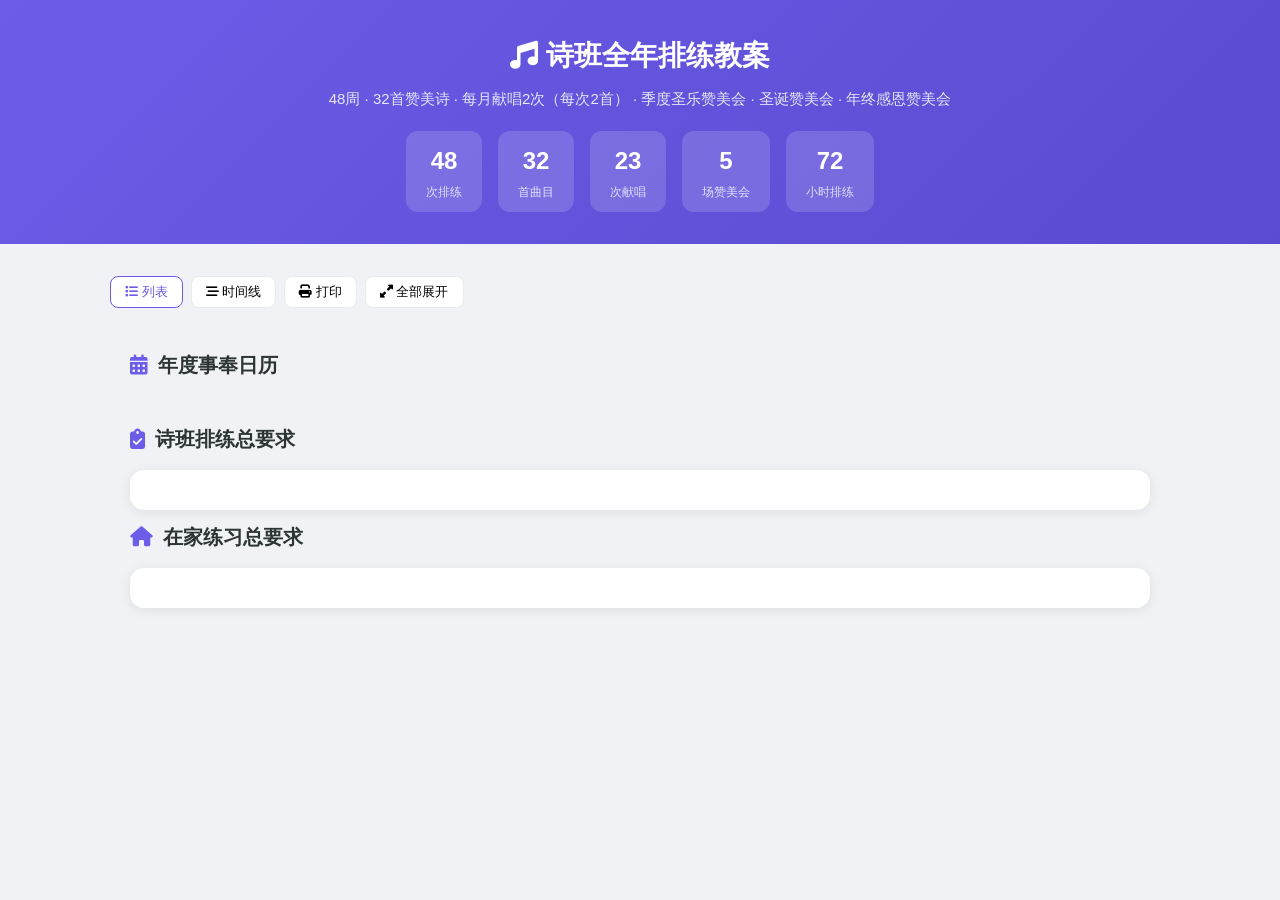
==== plans.html @ 5ceb98c7 "部署诗班排练中心 v2：详细教案/上传/定位考勤/MP3/注册" ====
<!DOCTYPE html>
<html lang="zh-CN">
<head>
  <meta charset="UTF-8">
  <meta name="viewport" content="width=device-width, initial-scale=1.0">
  <title>诗班全年排练教案</title>
  <style>
    :root {
      --primary: #6C5CE7; --primary-light: #A29BFE; --primary-dark: #5A4BD1;
      --secondary: #00CEC9; --accent: #FD79A8; --bg: #F0F2F5;
      --card: #fff; --text: #2D3436; --text-muted: #636E72; --border: #E9ECEF;
      --success: #00B894; --warning: #FDCB6E; --danger: #E17055;
      --shadow: 0 2px 12px rgba(0,0,0,0.08); --radius: 14px;
    }
    * { margin:0; padding:0; box-sizing:border-box; }
    body { font-family:-apple-system,BlinkMacSystemFont,'Segoe UI','PingFang SC','Microsoft YaHei',sans-serif; background:var(--bg); color:var(--text); line-height:1.7; }
    
    /* Header */
    .header { background:linear-gradient(135deg,var(--primary),var(--primary-dark)); color:#fff; padding:32px 20px; text-align:center; }
    .header h1 { font-size:28px; margin-bottom:6px; }
    .header p { font-size:15px; opacity:0.85; }
    .header .stats { display:flex; gap:16px; justify-content:center; margin-top:20px; flex-wrap:wrap; }
    .header .stat { background:rgba(255,255,255,0.15); padding:10px 20px; border-radius:12px; }
    .header .stat .num { font-size:24px; font-weight:800; }
    .header .stat .label { font-size:12px; opacity:0.8; }

    /* Controls */
    .controls { padding:16px 20px; max-width:1100px; margin:0 auto; }
    .quarter-tabs { display:flex; gap:6px; overflow-x:auto; padding-bottom:4px; }
    .q-tab { padding:8px 18px; border-radius:20px; border:none; background:var(--card); font-size:14px; cursor:pointer; white-space:nowrap; box-shadow:var(--shadow); transition:all .2s; }
    .q-tab.active { background:var(--primary); color:#fff; }
    .view-toggle { display:flex; gap:8px; margin-top:12px; }
    .view-btn { padding:6px 14px; border-radius:8px; border:1.5px solid var(--border); background:var(--card); cursor:pointer; font-size:13px; }
    .view-btn.active { border-color:var(--primary); color:var(--primary); }

    /* Container */
    .container { max-width:1100px; margin:0 auto; padding:0 20px 40px; }

    /* Quarter Header */
    .quarter-header { background:var(--card); border-radius:var(--radius); padding:24px; margin-bottom:16px; box-shadow:var(--shadow); border-left:5px solid var(--primary); }
    .quarter-header h2 { font-size:22px; margin-bottom:4px; }
    .quarter-header .theme { font-size:14px; color:var(--primary); font-weight:600; }
    .quarter-header .song-grid { display:flex; flex-wrap:wrap; gap:6px; margin-top:12px; }
    .song-tag { padding:4px 12px; background:var(--bg); border-radius:16px; font-size:12px; }

    /* Week Card */
    .week-card { background:var(--card); border-radius:var(--radius); margin-bottom:12px; box-shadow:var(--shadow); overflow:hidden; }
    .week-header { display:flex; align-items:center; gap:12px; padding:16px 20px; cursor:pointer; transition:background .2s; }
    .week-header:hover { background:var(--bg); }
    .week-num { width:48px; height:48px; border-radius:12px; display:flex; align-items:center; justify-content:center; font-size:18px; font-weight:800; color:#fff; flex-shrink:0; }
    .week-info { flex:1; }
    .week-info .type-badge { display:inline-block; padding:2px 10px; border-radius:10px; font-size:11px; font-weight:700; color:#fff; margin-right:6px; }
    .week-info h3 { font-size:16px; margin-top:4px; }
    .week-info .songs-preview { font-size:12px; color:var(--text-muted); margin-top:2px; }
    .week-toggle { font-size:20px; color:var(--text-muted); transition:transform .3s; }
    .week-card.open .week-toggle { transform:rotate(180deg); }

    /* Week Body */
    .week-body { display:none; padding:0 20px 20px; border-top:1px solid var(--border); }
    .week-card.open .week-body { display:block; }

    /* 5 Phases */
    .phase { margin-top:16px; }
    .phase-header { display:flex; align-items:center; gap:10px; margin-bottom:10px; padding:8px 14px; border-radius:10px; color:#fff; font-weight:700; font-size:14px; }
    .phase-header i { font-size:16px; }
    .phase-header .time-badge { margin-left:auto; background:rgba(255,255,255,0.2); padding:2px 10px; border-radius:8px; font-size:12px; }
    .phase-1 .phase-header { background:linear-gradient(135deg,#E17055,#D63031); }
    .phase-2 .phase-header { background:linear-gradient(135deg,#6C5CE7,#5A4BD1); }
    .phase-3 .phase-header { background:linear-gradient(135deg,#00CEC9,#0984E3); }
    .phase-4 .phase-header { background:linear-gradient(135deg,#FDCB6E,#E17055); }
    .phase-5 .phase-header { background:linear-gradient(135deg,#00B894,#00CEC9); }

    .phase-body { padding:12px 16px; background:var(--bg); border-radius:10px; }
    .phase-body .item { padding:4px 0; font-size:13px; }
    .phase-body .item i { color:var(--primary); margin-right:6px; width:16px; text-align:center; }
    .phase-body .item.highlight { font-weight:600; color:var(--primary); }

    /* Sub-section */
    .sub-section { margin-bottom:10px; }
    .sub-label { font-size:12px; font-weight:700; color:var(--text-muted); text-transform:uppercase; letter-spacing:0.5px; margin-bottom:4px; }

    /* Rehearsal Detail */
    .rehearsal-block { background:var(--card); border-radius:10px; padding:14px; margin-bottom:10px; border:1px solid var(--border); }
    .rehearsal-block .rb-title { font-weight:700; font-size:14px; margin-bottom:6px; display:flex; align-items:center; gap:8px; }
    .rehearsal-block .rb-title .rb-time { background:var(--primary); color:#fff; padding:1px 8px; border-radius:6px; font-size:11px; }
    .rehearsal-block .rb-steps { list-style:none; }
    .rehearsal-block .rb-steps li { padding:3px 0; font-size:13px; border-bottom:1px dashed var(--border); }
    .rehearsal-block .rb-steps li:last-child { border-bottom:none; }
    .rehearsal-block .rb-steps li::before { content:'▸ '; color:var(--primary); font-weight:700; }
    .rehearsal-block .rb-tips { margin-top:6px; font-size:12px; color:var(--danger); font-weight:600; }
    .rehearsal-block .rb-tips i { margin-right:4px; }

    /* Timeline view */
    .timeline { position:relative; padding-left:30px; }
    .timeline::before { content:''; position:absolute; left:12px; top:0; bottom:0; width:3px; background:var(--border); border-radius:2px; }
    .tl-item { position:relative; margin-bottom:12px; }
    .tl-item::before { content:''; position:absolute; left:-23px; top:8px; width:12px; height:12px; border-radius:50%; background:var(--primary); border:3px solid var(--card); box-shadow:0 0 0 2px var(--primary-light); }
    .tl-card { background:var(--card); border-radius:10px; padding:14px; box-shadow:var(--shadow); }
    .tl-card .tl-time { font-size:11px; color:var(--primary); font-weight:700; }
    .tl-card .tl-title { font-size:14px; font-weight:700; margin-top:2px; }
    .tl-card .tl-desc { font-size:13px; color:var(--text-muted); margin-top:4px; }

    /* Print */
    @media print {
      .header { background:#fff !important; color:#000 !important; -webkit-print-color-adjust:exact; print-color-adjust:exact; }
      .controls { display:none; }
      .week-body { display:block !important; }
      .week-card { break-inside:avoid; }
      .phase-header { -webkit-print-color-adjust:exact; print-color-adjust:exact; }
    }
    @media (min-width:700px) {
      .container { padding:0 40px 60px; }
      .quarter-header { padding:32px; }
      .week-header { padding:20px 28px; }
    }
  
    /* Annual calendar */
    .annual-title { display:flex; align-items:center; gap:10px; font-size:20px; font-weight:800; margin:24px 0 14px; color:var(--text); }
    .annual-title i { color:var(--primary); }
    .annual-grid { display:grid; grid-template-columns:repeat(auto-fill,minmax(250px,1fr)); gap:12px; }
    .month-card { background:var(--card); border-radius:var(--radius); box-shadow:var(--shadow); overflow:hidden; }
    .month-card .m-head { background:linear-gradient(135deg,var(--primary),var(--primary-dark)); color:#fff; padding:10px 14px; font-weight:800; font-size:15px; display:flex; align-items:center; gap:8px; }
    .month-card .m-body { padding:10px 14px; }
    .m-event { display:flex; align-items:flex-start; gap:8px; padding:6px 0; border-bottom:1px dashed var(--border); font-size:12.5px; line-height:1.5; }
    .m-event:last-child { border-bottom:none; }
    .m-event .e-icon { width:20px; text-align:center; color:var(--primary); }
    .m-event .e-week { background:var(--bg); border-radius:6px; padding:0 6px; font-size:11px; font-weight:700; color:var(--primary); white-space:nowrap; flex-shrink:0; }
    .m-event .e-type { font-weight:700; color:var(--primary); white-space:nowrap; }
    .m-event .e-label { color:var(--text-muted); }

    /* Rules */
    .rules-card { background:var(--card); border-radius:var(--radius); box-shadow:var(--shadow); padding:20px; margin-bottom:6px; }
    .rules-card h3 { font-size:17px; margin-bottom:12px; }
    .rules-grid { display:grid; grid-template-columns:repeat(auto-fill,minmax(235px,1fr)); gap:10px; }
    .rule-item { background:var(--bg); border-radius:10px; padding:10px 12px; font-size:12.5px; }
    .rule-item .r-title { font-weight:700; color:var(--primary); margin-bottom:2px; }
    .rule-item .r-title i { margin-right:5px; width:14px; text-align:center; }
    .rule-item .r-desc { color:var(--text-muted); line-height:1.55; }

    /* Jianpu */
    .jianpu { background:#fff; border:1.5px solid var(--primary-light); border-radius:10px; padding:10px 14px; margin:6px 0; font-family:'SF Mono',Menlo,Consolas,monospace; font-size:14px; line-height:2; color:#2D3436; letter-spacing:1px; overflow-x:auto; }
    .jianpu .jp-line { white-space:pre; }
    .vocalise-item { margin-bottom:12px; padding:10px; background:#F8F6FF; border-radius:10px; border:1px solid var(--border); }
    .vocalise-item .v-title { font-weight:700; font-size:13px; color:var(--primary); }
    .vocalise-item .v-method { font-size:12px; color:var(--text-muted); margin-top:4px; line-height:1.5; }

    /* Song reqs */
    .req-table { width:100%; border-collapse:collapse; font-size:12.5px; margin-top:6px; }
    .req-table td { border:1px solid var(--border); padding:6px 9px; vertical-align:top; line-height:1.5; }
    .req-table td.req-label { background:var(--bg); font-weight:700; color:var(--primary); white-space:nowrap; width:52px; text-align:center; }

    /* Homework */
    .homework-card { background:#FFF8E7; border:1.5px solid #FDCB6E; border-radius:10px; padding:14px 16px; margin-top:16px; }
    .homework-card .hw-title { font-weight:800; font-size:14px; color:#B7791F; margin-bottom:8px; }
    .homework-card ul { margin:0; padding-left:20px; }
    .homework-card li { font-size:12.5px; padding:2px 0; }
    .homework-card .hw-req { margin-top:8px; padding:8px 12px; background:rgba(253,203,110,0.2); border-radius:8px; font-size:12px; line-height:1.6; }
</style>
  <link rel="stylesheet" href="https://cdnjs.cloudflare.com/ajax/libs/font-awesome/6.5.0/css/all.min.css">
  <link rel="icon" href="data:image/svg+xml,<svg xmlns=%22http://www.w3.org/2000/svg%22 viewBox=%220 0 100 100%22><text y=%22.9em%22 font-size=%2290%22>🎵</text></svg>">
</head>
<body>

<div class="header">
  <h1><i class="fas fa-music"></i> 诗班全年排练教案</h1>
  <p>48周 · 32首赞美诗 · 每月献唱2次（每次2首） · 季度圣乐赞美会 · 圣诞赞美会 · 年终感恩赞美会</p>
  <div class="stats">
    <div class="stat"><div class="num">48</div><div class="label">次排练</div></div>
    <div class="stat"><div class="num">32</div><div class="label">首曲目</div></div>
    <div class="stat"><div class="num">23</div><div class="label">次献唱</div></div>
    <div class="stat"><div class="num">5</div><div class="label">场赞美会</div></div>
    <div class="stat"><div class="num">72</div><div class="label">小时排练</div></div>
  </div>
</div>

<div class="controls">
  <div class="quarter-tabs" id="quarter-tabs"></div>
  <div class="view-toggle">
    <button class="view-btn active" onclick="plans.setView('card')" id="view-card"><i class="fas fa-list"></i> 列表</button>
    <button class="view-btn" onclick="plans.setView('timeline')" id="view-timeline"><i class="fas fa-stream"></i> 时间线</button>
    <button class="view-btn" onclick="window.print()" id="view-print"><i class="fas fa-print"></i> 打印</button>
    <button class="view-btn" onclick="plans.expandAll()"><i class="fas fa-expand-alt"></i> 全部展开</button>
  </div>
</div>

<div class="container">
  <div class="annual-title"><i class="fas fa-calendar-alt"></i> 年度事奉日历</div>
  <div class="annual-grid" id="annual-grid"></div>

  <div class="annual-title" style="margin-top:26px;"><i class="fas fa-clipboard-check"></i> 诗班排练总要求</div>
  <div class="rules-card" id="rules-card"></div>

  <div class="annual-title" style="margin-top:10px;"><i class="fas fa-home"></i> 在家练习总要求</div>
  <div class="rules-card" id="home-rules-card"></div>
</div>

<div class="container" id="main"></div>

<script src="js/plans-data.js"></script>
<script>
(() => {
  'use strict';
  const D = PLANS_DATA;
  let activeQuarter = 'all';
  let viewMode = 'card';

  // Quarter tabs
  const tabsEl = document.getElementById('quarter-tabs');
  let tabsHtml = `<button class="q-tab active" onclick="plans.filterQuarter('all')">全年</button>`;
  D.QUARTERS.forEach(q => {
    tabsHtml += `<button class="q-tab" onclick="plans.filterQuarter('${q.id}')">${q.label} ${q.theme}</button>`;
  });
  tabsEl.innerHTML = tabsHtml;

  function filterQuarter(q) {
    activeQuarter = q;
    tabsEl.querySelectorAll('.q-tab').forEach(t => t.classList.remove('active'));
    event.target.classList.add('active');
    render();
  }

  function setView(v) {
    viewMode = v;
    document.querySelectorAll('.view-btn').forEach(b => b.classList.remove('active'));
    document.getElementById('view-' + v).classList.add('active');
    render();
  }

  function expandAll() {
    document.querySelectorAll('.week-card').forEach(c => c.classList.add('open'));
  }

  function toggleWeek(el) {
    el.closest('.week-card').classList.toggle('open');
  }

  // ---- Render ----
  function render() {
    const weeks = D.WEEKS.filter(w => activeQuarter === 'all' || w.quarter === activeQuarter);
    const main = document.getElementById('main');
    let html = '';

    // Quarter headers
    if (activeQuarter === 'all') {
      D.QUARTERS.forEach(q => {
        html += renderQuarterHeader(q);
        html += weeks.filter(w => w.quarter === q.id).map(w => renderWeek(w)).join('');
      });
    } else {
      const q = D.QUARTERS.find(x => x.id === activeQuarter);
      html += renderQuarterHeader(q);
      html += weeks.map(w => renderWeek(w)).join('');
    }

    main.innerHTML = html;
  }

  function renderQuarterHeader(q) {
    return `
      <div class="quarter-header">
        <h2><i class="fas fa-music"></i> ${q.label}：${q.theme}</h2>
        <div class="theme">${q.months} · ${q.songs.length}首曲目</div>
        <div class="song-grid">
          ${q.songs.map((s,i) => `<span class="song-tag"><i class="fas fa-music" style="color:var(--accent);margin-right:4px;"></i>${i+1}. ${s.title} <span style="opacity:0.6;">${s.key}</span></span>`).join('')}
        </div>
      </div>
    `;
  }

  function renderWeek(w) {
    const color = D.WEEK_TYPE_COLORS[w.type] || '#6C5CE7';
    const typeLabel = D.WEEK_TYPE_LABELS[w.type] || w.type;
    const songsText = w.allSongs.map(s => s ? s.title : '').filter(Boolean).join('、');

    if (viewMode === 'timeline') {
      return renderWeekTimeline(w, color, typeLabel, songsText);
    }
    return renderWeekCard(w, color, typeLabel, songsText);
  }

  function renderWeekCard(w, color, typeLabel, songsText) {
    return `
      <div class="week-card" id="week-${w.weekNum}">
        <div class="week-header" onclick="plans.toggleWeek(this)">
          <div class="week-num" style="background:${color}">W${w.weekNum}</div>
          <div class="week-info">
            <span class="type-badge" style="background:${color}">${typeLabel}</span>
            <h3>${w.label}</h3>
            <div class="songs-preview"><i class="fas fa-music"></i> ${songsText}</div>
          </div>
          <div class="week-toggle"><i class="fas fa-chevron-down"></i></div>
        </div>
        <div class="week-body">
          ${renderPhases(w)}
        </div>
      </div>
    `;
  }

  function renderWeekTimeline(w, color, typeLabel, songsText) {
    const phaseLabels = ['灵修祷告','热身练声','视唱练耳','曲目排练','串联录音'];
    const phaseTimes = ['0:00-0:05','0:05-0:20','0:20-0:30','0:30-1:20','1:20-1:30'];
    const phaseIcons = ['fa-pray','fa-fire','fa-book-reader','fa-music','fa-microphone-alt'];

    return `
      <div class="week-card" id="week-${w.weekNum}">
        <div class="week-header" onclick="plans.toggleWeek(this)">
          <div class="week-num" style="background:${color}">W${w.weekNum}</div>
          <div class="week-info">
            <span class="type-badge" style="background:${color}">${typeLabel}</span>
            <h3>${w.label}</h3>
          </div>
          <div class="week-toggle"><i class="fas fa-chevron-down"></i></div>
        </div>
        <div class="week-body">
          <div style="margin:12px 0 8px;font-size:13px;font-weight:600;color:var(--text-muted);">
            <i class="fas fa-clock"></i> 排练时长 90分钟 · ${songsText}
          </div>
          <div class="timeline">
            ${phaseLabels.map((label, i) => `
              <div class="tl-item">
                <div class="tl-card">
                  <div class="tl-time">${phaseTimes[i]} · ${label}</div>
                  <div class="tl-title">${getPhaseTitle(w, i)}</div>
                  <div class="tl-desc">${getPhaseDesc(w, i)}</div>
                </div>
              </div>
            `).join('')}
          </div>
          ${renderHomework(w)}
        </div>
      </div>
    `;
  }

  function getPhaseTitle(w, phaseIdx) {
    if (phaseIdx === 0) return w.devotion.theme;
    if (phaseIdx === 1) return '身体热身 → 呼吸训练 → 练声曲 → 合唱热身';
    if (phaseIdx === 2) return w.solfege.rhythm.name + ' / ' + w.solfege.interval;
    if (phaseIdx === 3) return w.rehearsalDetail.map(r => r.phase).join(' → ');
    if (phaseIdx === 4) return '连贯演唱 → 总结点评';
    return '';
  }

  function getPhaseDesc(w, phaseIdx) {
    if (phaseIdx === 0) return w.devotion.text.slice(0, 40) + '…';
    if (phaseIdx === 1) return w.warmup.vocal.map(v => v.title).join(' + ');
    if (phaseIdx === 2) return w.solfege.sightReading.title;
    if (phaseIdx === 3) return w.rehearsalDetail.map(r => r.title || r.content || '').join('；');
    return '录制留档，指挥总结';
  }

  // ---- 5 Phases Detail ----
  function renderPhases(w) {
    return `
      ${renderDevotion(w)}
      ${renderWarmup(w)}
      ${renderSolfege(w)}
      ${renderRehearsalPhase(w)}
      <div class="phase phase-5">
        <div class="phase-header">
          <i class="fas fa-microphone-alt"></i> 五、串联录音
          <span class="time-badge">10分钟</span>
        </div>
        <div class="phase-body">
          <div class="item"><i class="fas fa-play-circle"></i> 全曲连贯演唱 1-2 遍</div>
          <div class="item"><i class="fas fa-comment-dots"></i> 指挥总结点评：表扬进步，指出改进</div>
          <div class="item"><i class="fas fa-record-vinyl"></i> 录制留档复习（MP3）</div>
          <div class="item"><i class="fas fa-home"></i> 布置在家练习要点与打卡要求</div>
        </div>
      </div>
      ${renderHomework(w)}
    `;
  }

  function renderDevotion(w) {
    return `
      <div class="phase phase-1">
        <div class="phase-header">
          <i class="fas fa-pray"></i> 一、灵修祷告
          <span class="time-badge">5分钟</span>
        </div>
        <div class="phase-body">
          <div class="item highlight"><i class="fas fa-bible"></i> ${w.devotion.verse}</div>
          <div class="item" style="font-style:italic;color:var(--text-muted);">“${w.devotion.text}”</div>
          <div class="sub-section">
            <div class="sub-label">分享主题</div>
            <div class="item"><i class="fas fa-lightbulb"></i> ${w.devotion.theme}</div>
          </div>
          <div class="sub-section">
            <div class="sub-label">灵修分享要点</div>
            ${(w.devotion.sharing || []).map(s => `<div class="item"><i class="fas fa-circle" style="font-size:6px;"></i> ${s}</div>`).join('')}
          </div>
          <div class="sub-section">
            <div class="sub-label">配合诗歌</div>
            <div class="item"><i class="fas fa-music"></i> 《${w.devotion.song}》</div>
          </div>
          <div class="sub-section">
            <div class="sub-label">祷告方向</div>
            <div class="item"><i class="fas fa-hand-paper"></i> ${w.devotion.prayer}</div>
          </div>
        </div>
      </div>`;
  }

  function renderWarmup(w) {
    return `
      <div class="phase phase-2">
        <div class="phase-header">
          <i class="fas fa-fire"></i> 二、热身练声
          <span class="time-badge">15分钟</span>
        </div>
        <div class="phase-body">
          <div class="sub-section">
            <div class="sub-label">身体热身（3分钟）</div>
            ${w.warmup.body.map(b => `<div class="item"><i class="fas fa-running"></i> ${b}</div>`).join('')}
          </div>
          <div class="sub-section">
            <div class="sub-label">呼吸训练（4分钟）</div>
            ${w.warmup.breath.map(b => `<div class="item"><i class="fas fa-wind"></i> ${b}</div>`).join('')}
          </div>
          <div class="sub-section">
            <div class="sub-label">练声曲（8分钟 · 本周轮换2首 · 附简谱）</div>
            ${w.warmup.vocal.map(v => renderVocalise(v)).join('')}
          </div>
          <div class="sub-section">
            <div class="sub-label">合唱热身</div>
            ${w.warmup.choir.map(c => `<div class="item"><i class="fas fa-users"></i> ${c}</div>`).join('')}
          </div>
        </div>
      </div>`;
  }

  function renderVocalise(v) {
    return `
      <div class="vocalise-item">
        <div class="v-title"><i class="fas fa-music" style="color:var(--accent);margin-right:4px;"></i> ${v.id} ${v.title} <span style="color:var(--text-muted);font-weight:400;">（${v.key} · ${v.meter} · ${v.tempo} · ${v.vowel}）</span></div>
        <div class="jianpu">${v.jianpu.map(l => `<div class="jp-line">${l}</div>`).join('')}</div>
        <div class="v-method">练法：${v.method}</div>
        <div class="v-method">目标：${v.target}</div>
      </div>`;
  }

  function renderSolfege(w) {
    return `
      <div class="phase phase-3">
        <div class="phase-header">
          <i class="fas fa-book-reader"></i> 三、视唱练耳
          <span class="time-badge">10分钟</span>
        </div>
        <div class="phase-body">
          <div class="sub-section">
            <div class="sub-label">节奏训练（附节奏型）</div>
            <div class="item"><i class="fas fa-drum"></i> ${w.solfege.rhythm.name}</div>
            <div class="jianpu" style="margin-top:2px;">${w.solfege.rhythm.jianpu}</div>
          </div>
          <div class="sub-section">
            <div class="sub-label">音程/和弦训练</div>
            <div class="item"><i class="fas fa-music"></i> ${w.solfege.interval}</div>
          </div>
          <div class="sub-section">
            <div class="sub-label">简谱视唱（本周 · ${w.solfege.sightReading.level}级）</div>
            <div class="item"><i class="fas fa-eye"></i> ${w.solfege.sightReading.title}（${w.solfege.sightReading.key} · ${w.solfege.sightReading.meter} · ${w.solfege.sightReading.tempo}）</div>
            <div class="jianpu">${w.solfege.sightReading.jianpu.map(l => `<div class="jp-line">${l}</div>`).join('')}</div>
            <div class="item" style="font-size:12px;color:var(--text-muted);"><i class="fas fa-link"></i> ${w.solfege.sightReading.target}</div>
          </div>
        </div>
      </div>`;
  }

  function renderRehearsalPhase(w) {
    return `
      <div class="phase phase-4">
        <div class="phase-header">
          <i class="fas fa-music"></i> 四、曲目排练
          <span class="time-badge">50分钟</span>
        </div>
        <div class="phase-body">
          ${w.rehearsalDetail.map(r => renderRehearsalBlock(r)).join('')}
          <div class="sub-section" style="margin-top:14px;">
            <div class="sub-label">本周曲目排练要求</div>
            ${w.songReqs.map(sr => renderSongReq(sr)).join('')}
          </div>
        </div>
      </div>`;
  }

  function renderSongReq(sr) {
    return `
      <div class="rehearsal-block" style="background:#F4F0FF;">
        <div class="rb-title"><span class="rb-time">要求</span>《${sr.title}》 <span style="font-weight:400;color:var(--text-muted);font-size:12px;">${sr.key} · ${sr.meter} · ${sr.tempo} · ${sr.voicing} · ${sr.diff}</span></div>
        <table class="req-table">
          ${sr.reqs.map(r => `<tr><td class="req-label">${r.label}</td><td>${r.text}</td></tr>`).join('')}
        </table>
      </div>`;
  }

  function renderHomework(w) {
    return `
      <div class="homework-card">
        <div class="hw-title"><i class="fas fa-home"></i> ${w.homework.title}</div>
        <ul>
          ${w.homework.items.map(i => `<li>${i}</li>`).join('')}
        </ul>
        <div class="hw-req"><i class="fas fa-exclamation-circle" style="color:#B7791F;"></i> <strong>在家练习要求：</strong>${w.homework.requirements.join('；')}</div>
      </div>`;
  }

  function renderRehearsalBlock(r) {
    let html = `<div class="rehearsal-block">`;
    html += `<div class="rb-title"><span class="rb-time">${r.time}</span> ${r.phase}`;
    if (r.title) html += `：${r.title}`;
    html += `</div>`;
    if (r.content) {
      html += `<div class="item" style="font-size:13px;">${r.content}</div>`;
    }
    if (r.steps && r.steps.length) {
      html += `<ul class="rb-steps">`;
      r.steps.forEach(s => { html += `<li>${s}</li>`; });
      html += `</ul>`;
    }
    if (r.tips && r.tips.length) {
      html += `<div class="rb-tips"><i class="fas fa-exclamation-triangle"></i> 重点提示：${r.tips.join('；')}</div>`;
    }
    html += `</div>`;
    return html;
  }

  // ---- 年度事奉日历 + 要求 ----
  function renderAnnual() {
    document.getElementById('annual-grid').innerHTML = D.ANNUAL_EVENTS.map(m => `
      <div class="month-card">
        <div class="m-head"><i class="fas fa-calendar-day"></i> ${m.month}月事奉</div>
        <div class="m-body">
          ${m.events.map(e => `
            <div class="m-event">
              <span class="e-icon"><i class="fas ${e.icon}"></i></span>
              <span class="e-week">W${e.week}</span>
              <span class="e-type">${e.type}</span>
              <span class="e-label">${e.label.replace(/^(献唱|学习)：/, '')}</span>
            </div>`).join('')}
        </div>
      </div>`).join('');
  }

  function renderRules() {
    document.getElementById('rules-card').innerHTML = `
      <div class="rules-grid">
        ${D.REHEARSAL_RULES.map(r => `<div class="rule-item"><div class="r-title"><i class="fas ${r.icon}"></i>${r.title}</div><div class="r-desc">${r.desc}</div></div>`).join('')}
      </div>`;
    document.getElementById('home-rules-card').innerHTML = `
      <div class="rules-grid">
        ${D.HOME_RULES.map(r => `<div class="rule-item"><div class="r-title"><i class="fas ${r.icon}"></i>${r.title}</div><div class="r-desc">${r.desc}</div></div>`).join('')}
      </div>`;
  }

  // 暴露给页面按钮
  window.plans = { filterQuarter, setView, expandAll, toggleWeek };

  // Init
  renderAnnual();
  renderRules();
  render();
  // Auto open current week (approximate)
  const now = new Date();
  const weekOfYear = Math.ceil((now - new Date(now.getFullYear(), 0, 1)) / (7 * 24 * 60 * 60 * 1000));
  const card = document.getElementById('week-' + Math.min(weekOfYear, 48));
  if (card) {
    card.classList.add('open');
    setTimeout(() => card.scrollIntoView({ behavior: 'smooth', block: 'center' }), 300);
  }
})();
</script>
</body>
</html>
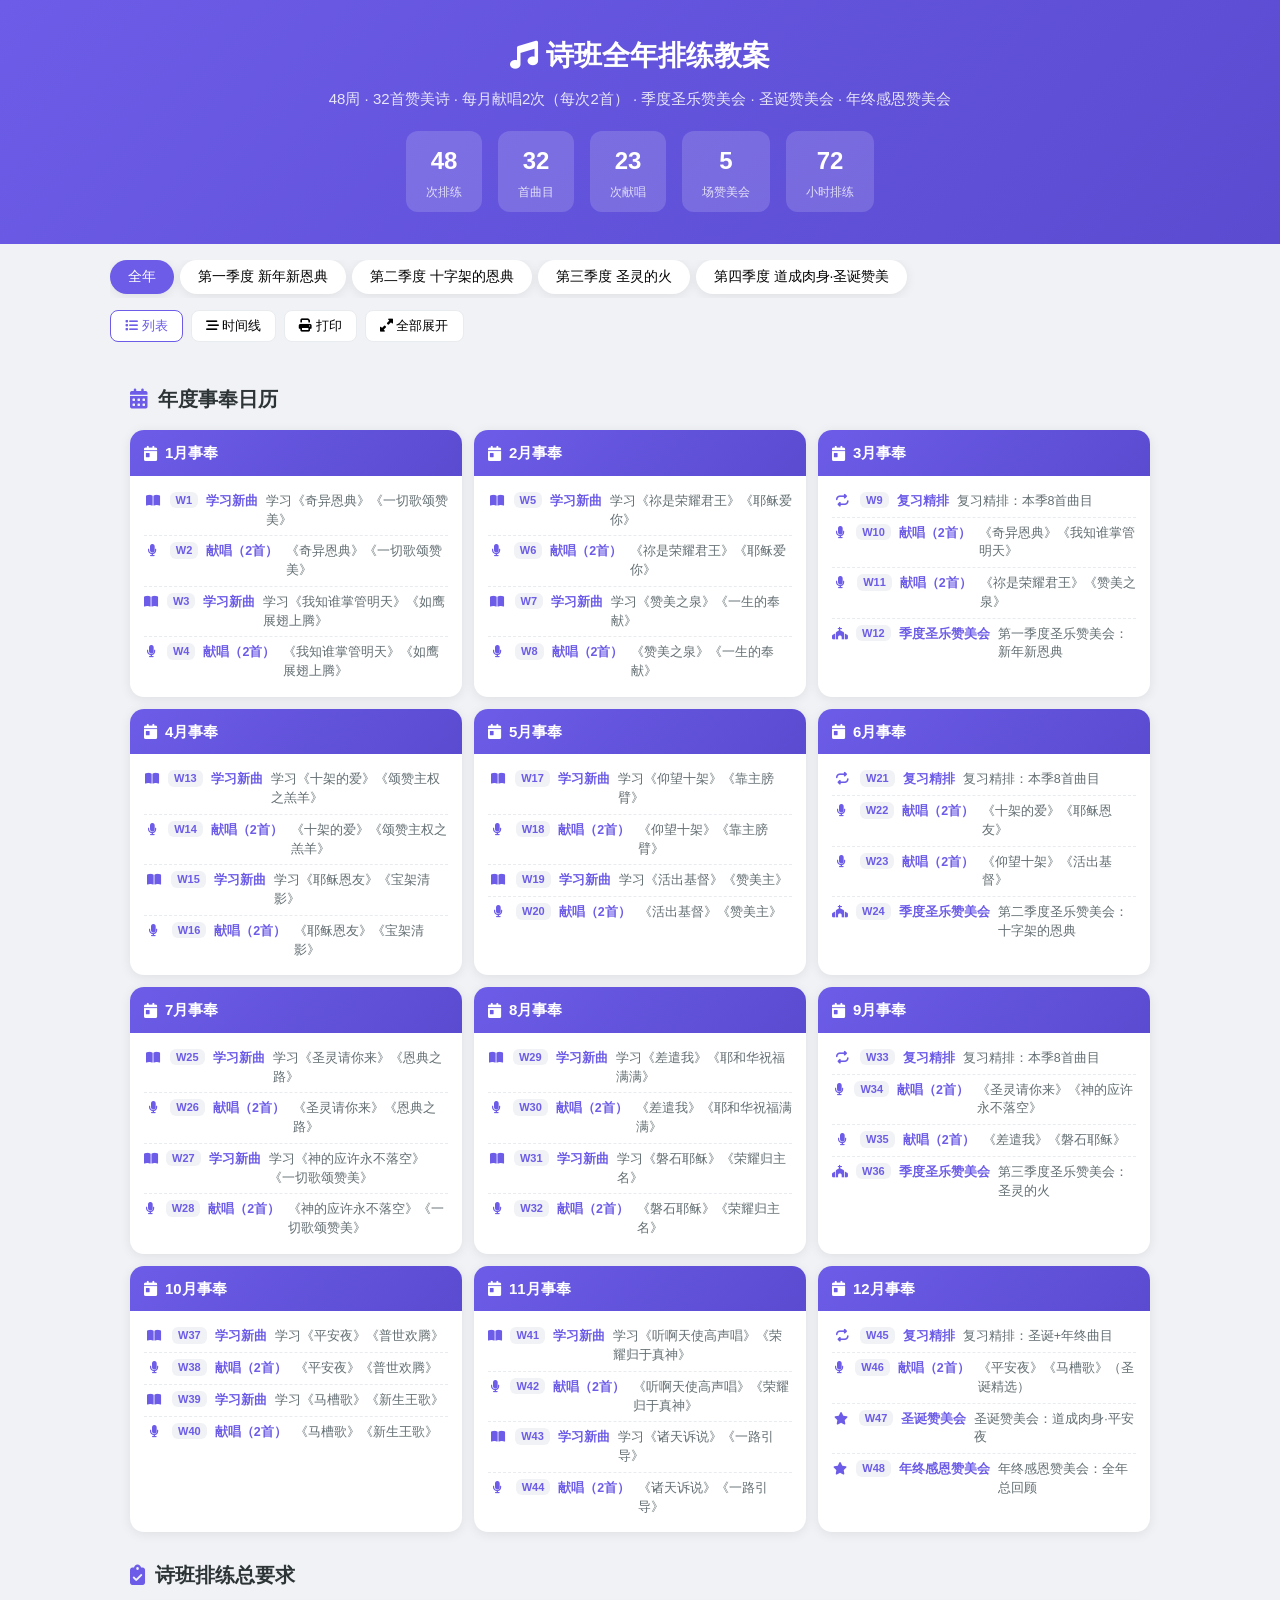
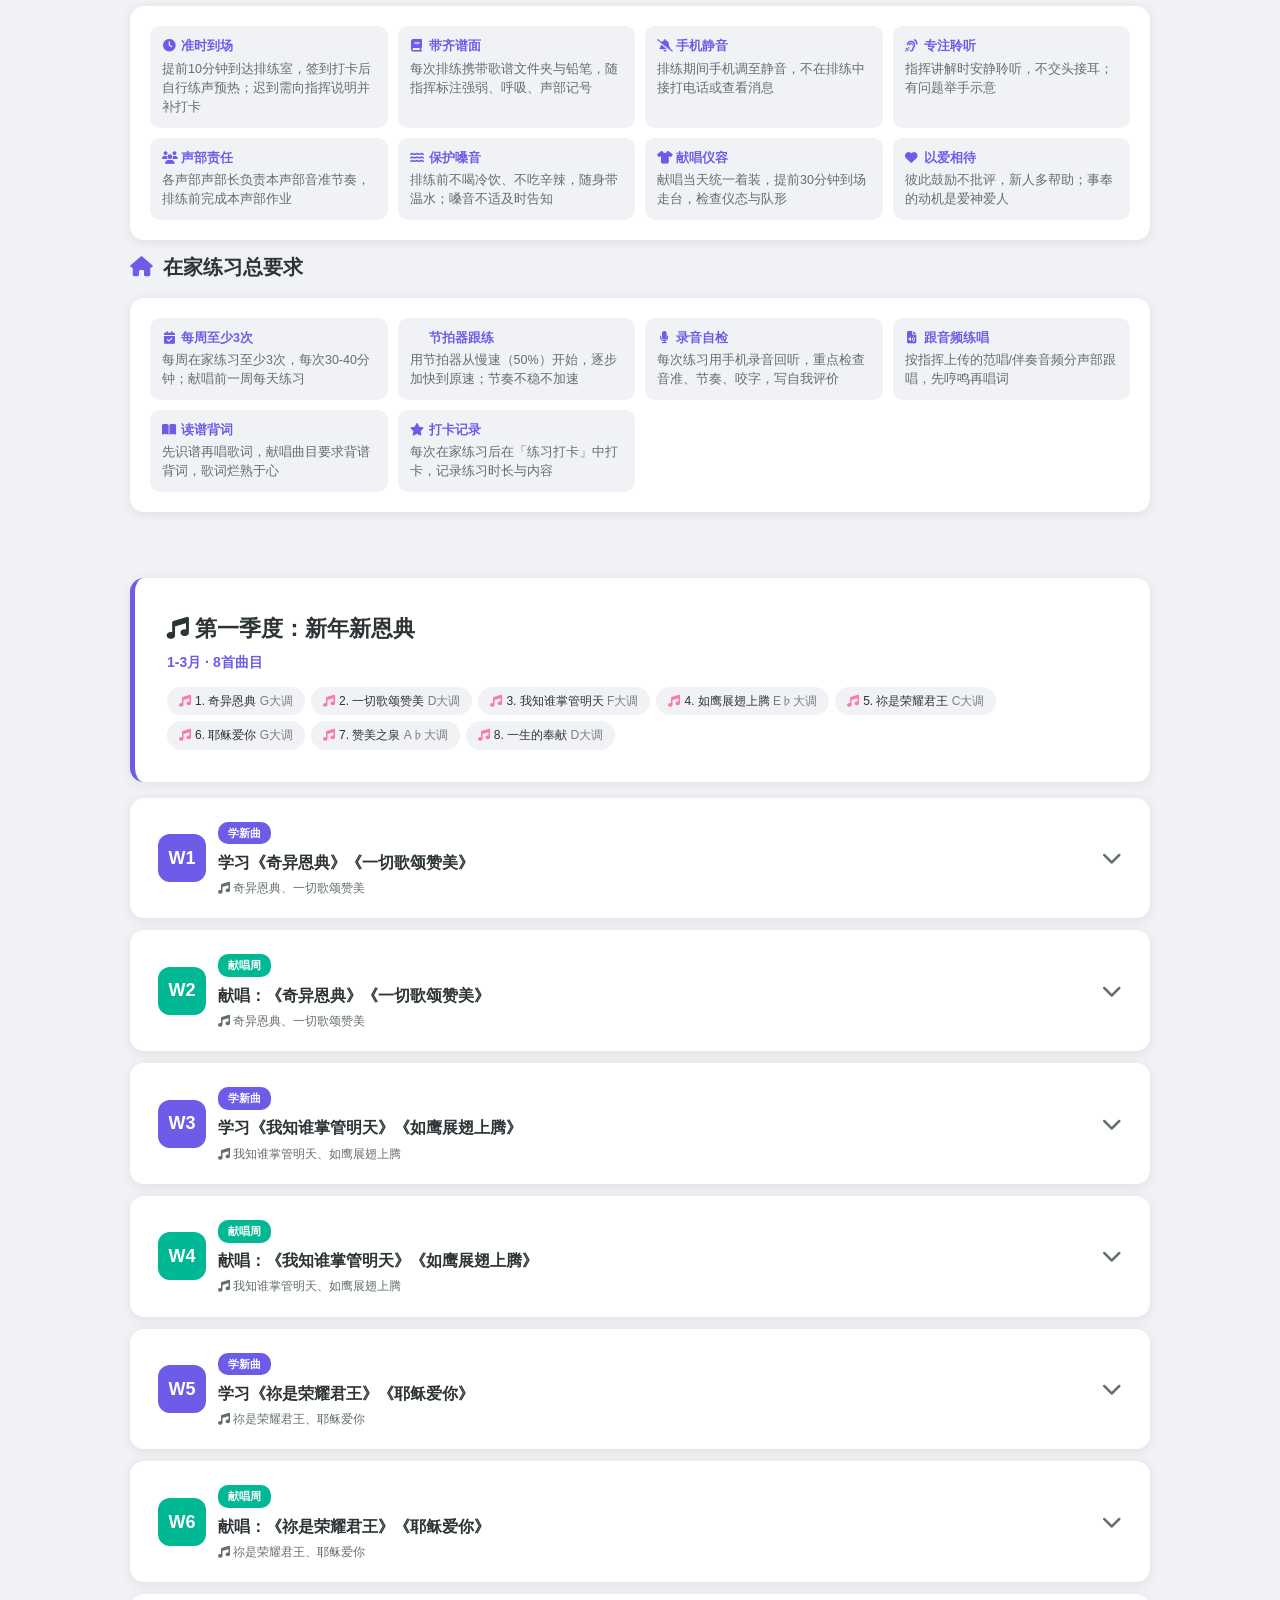
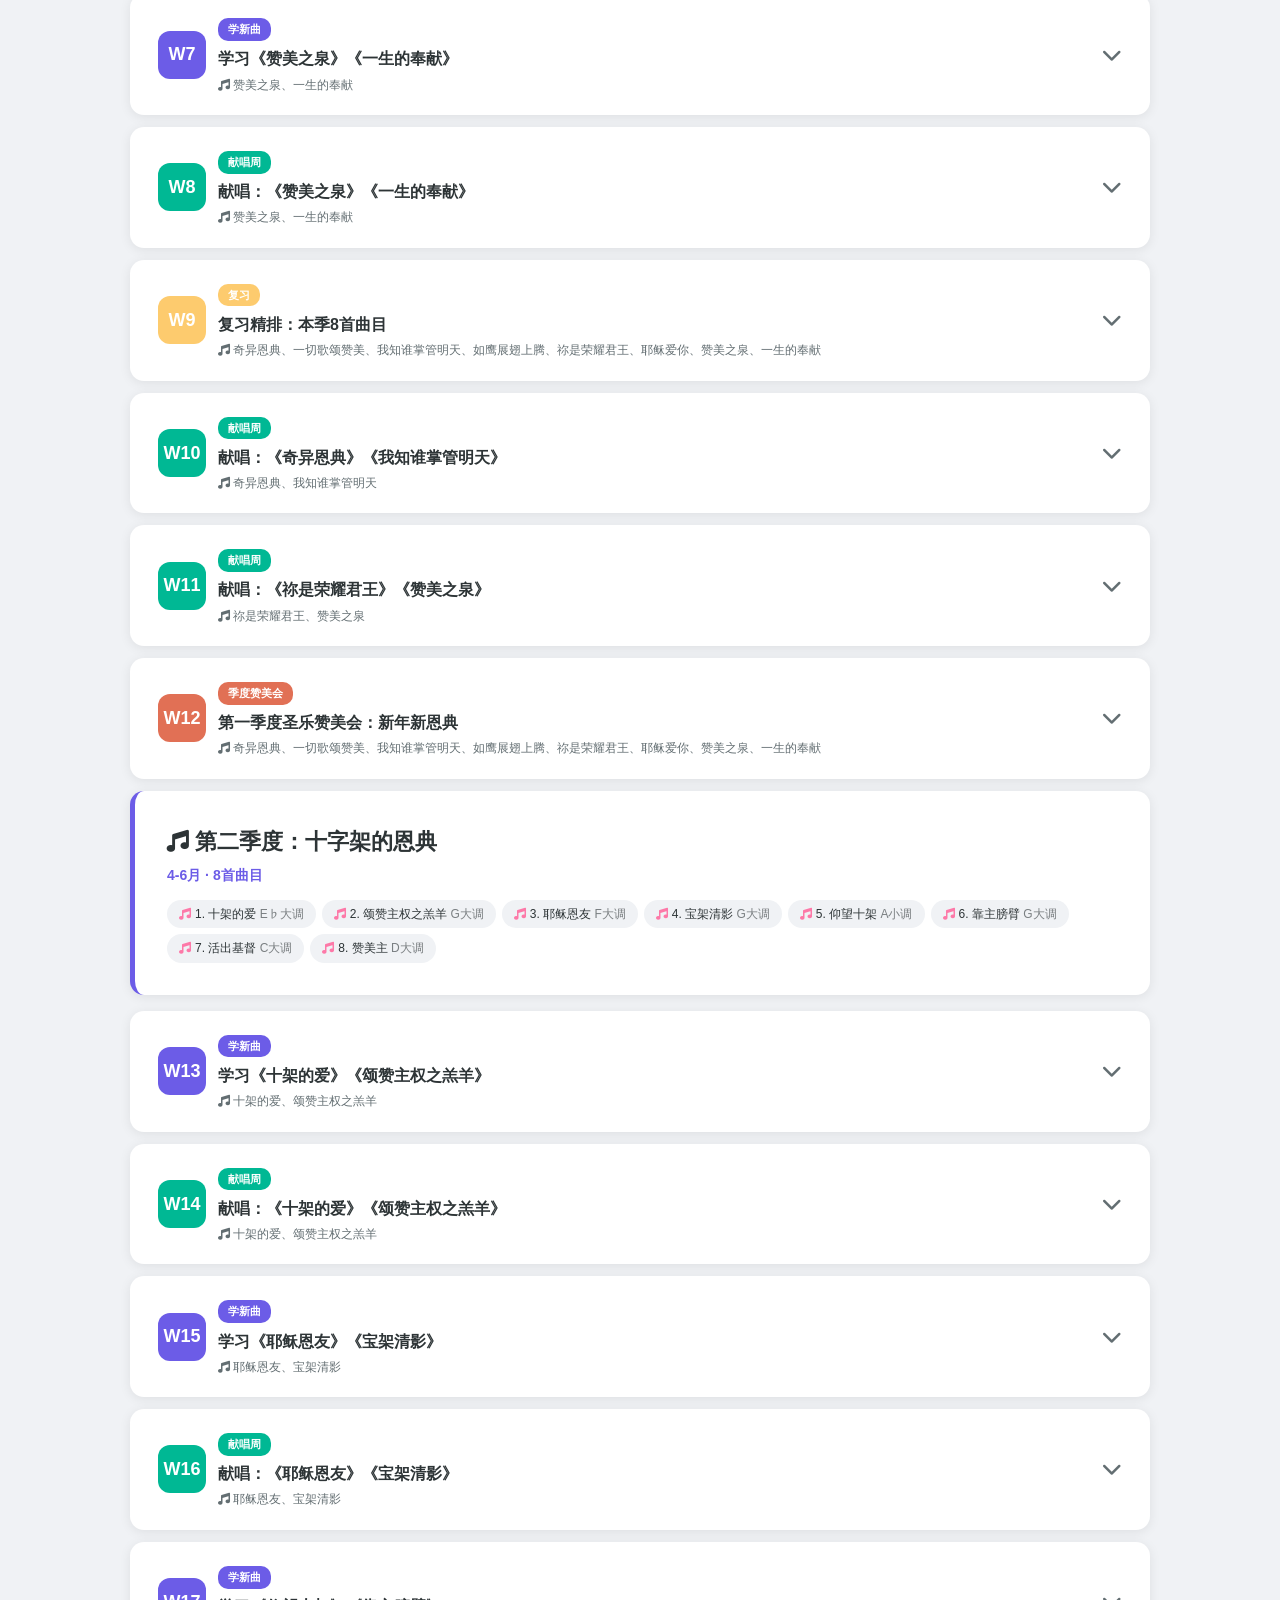
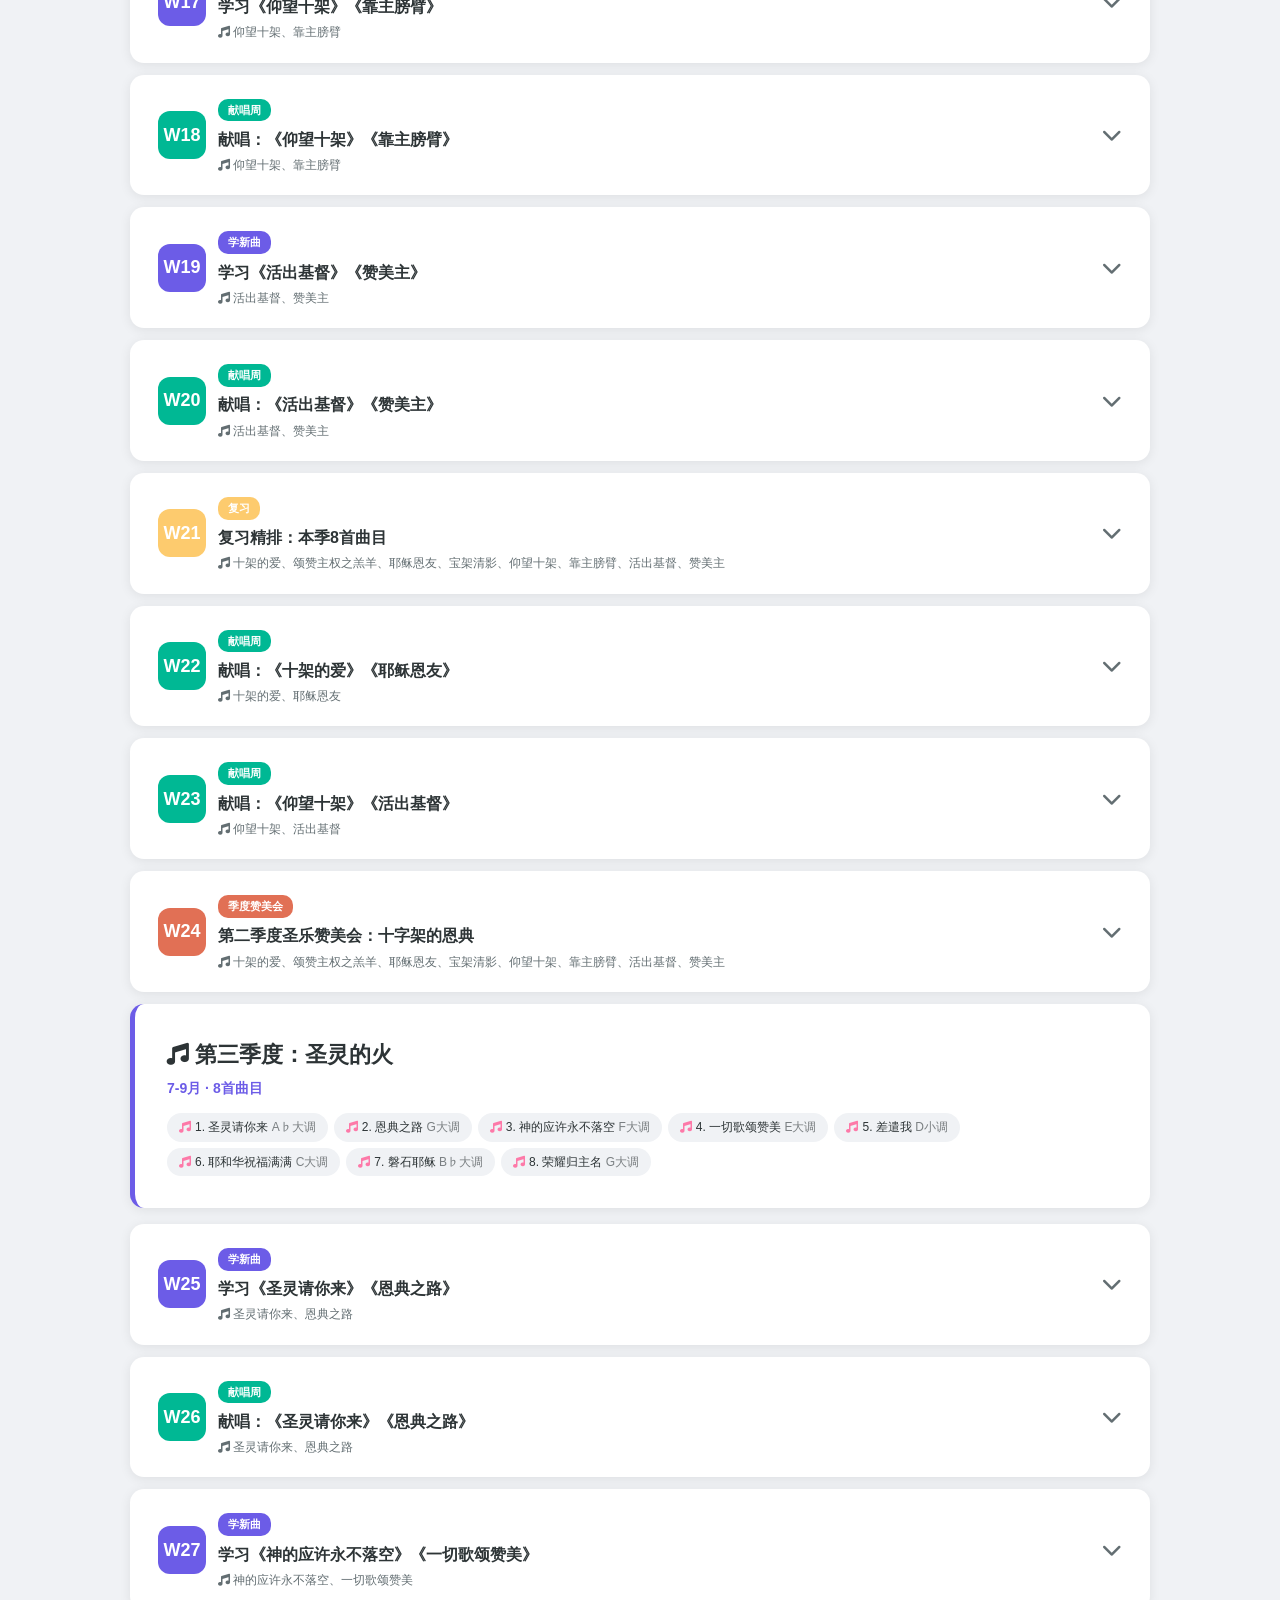
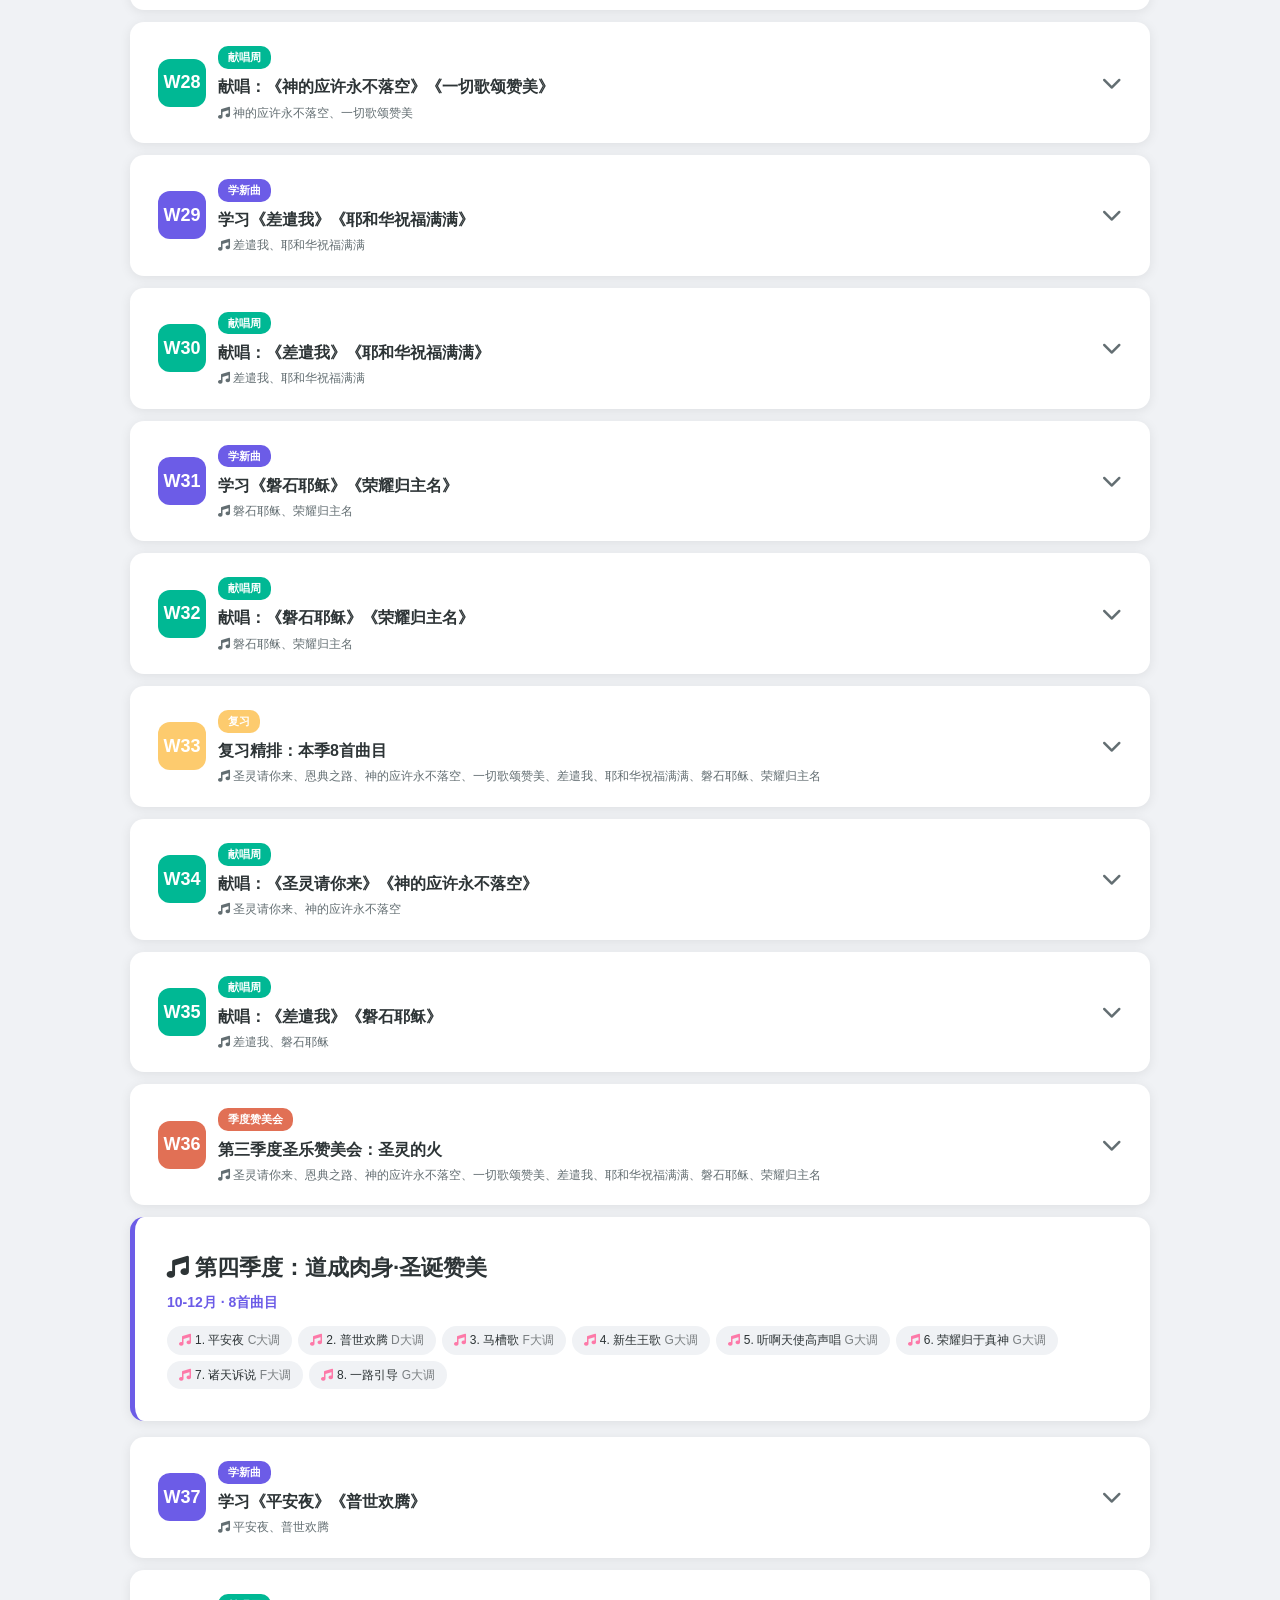
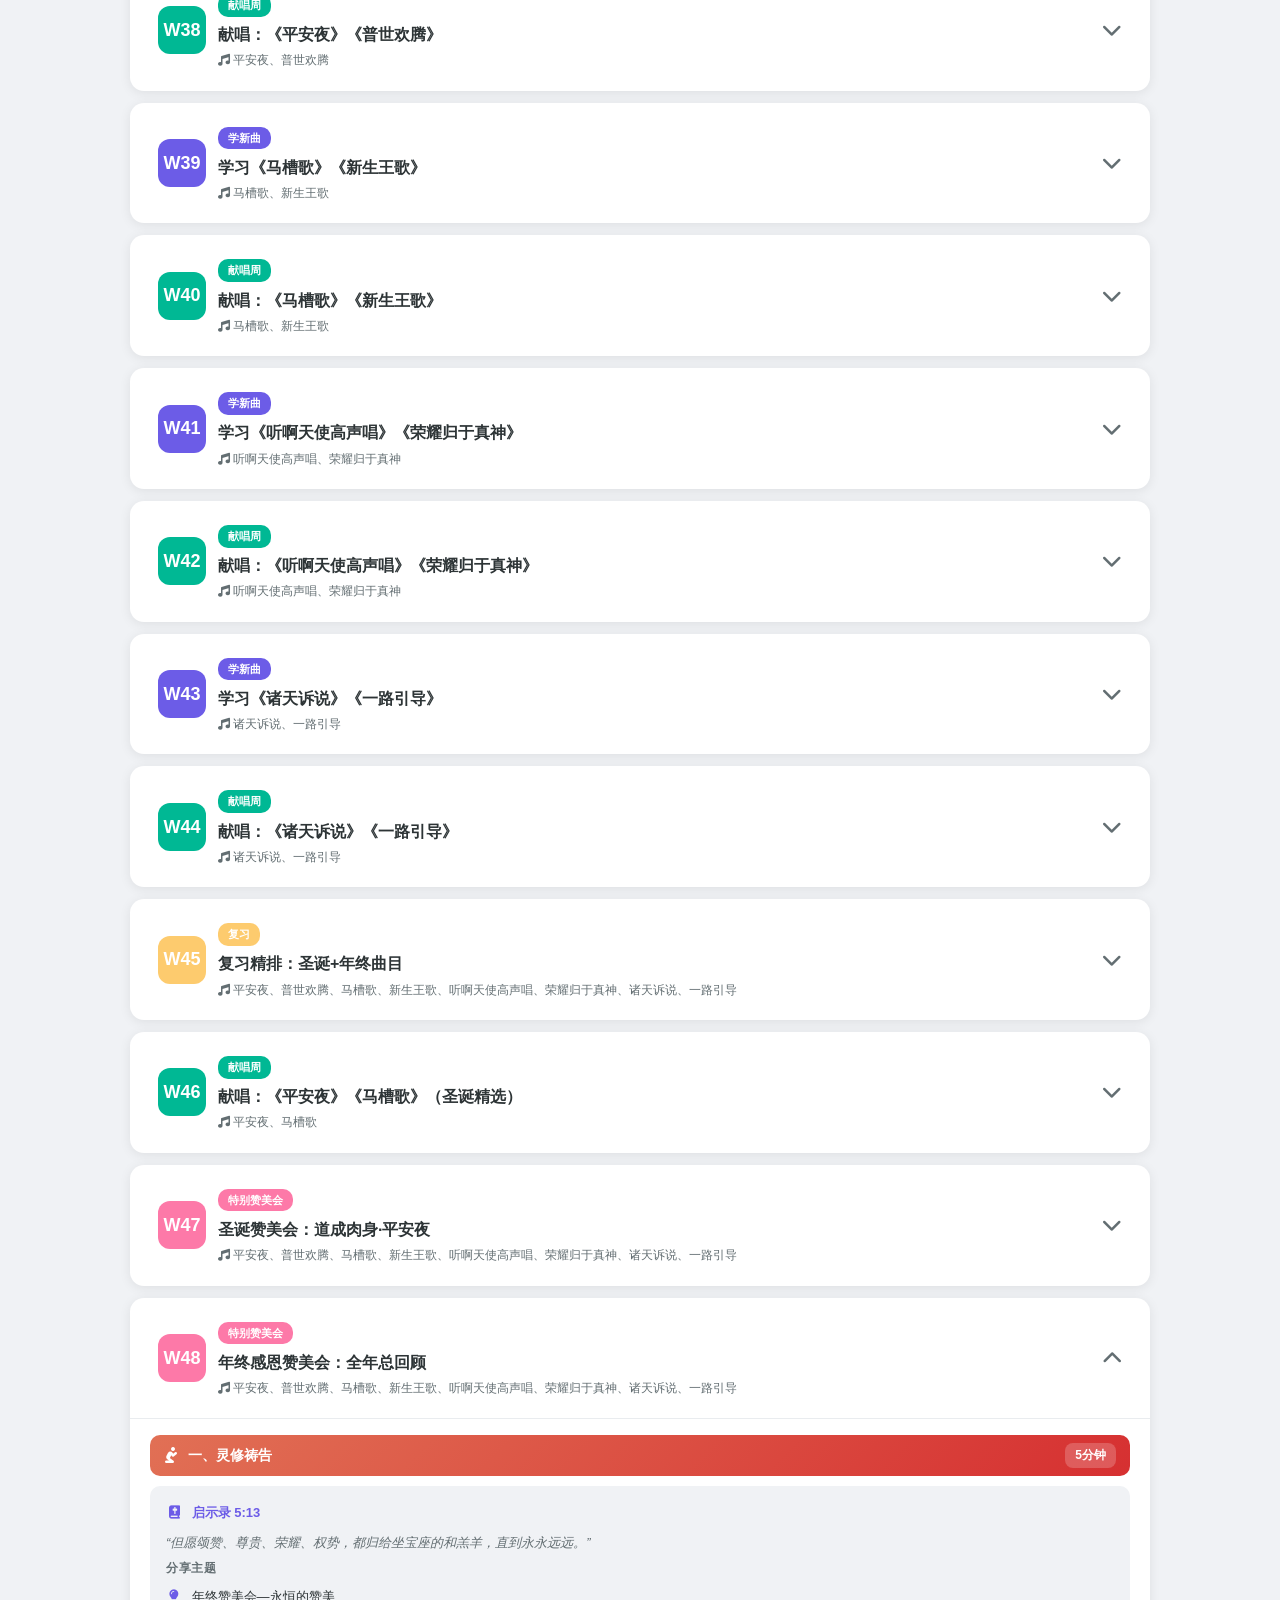
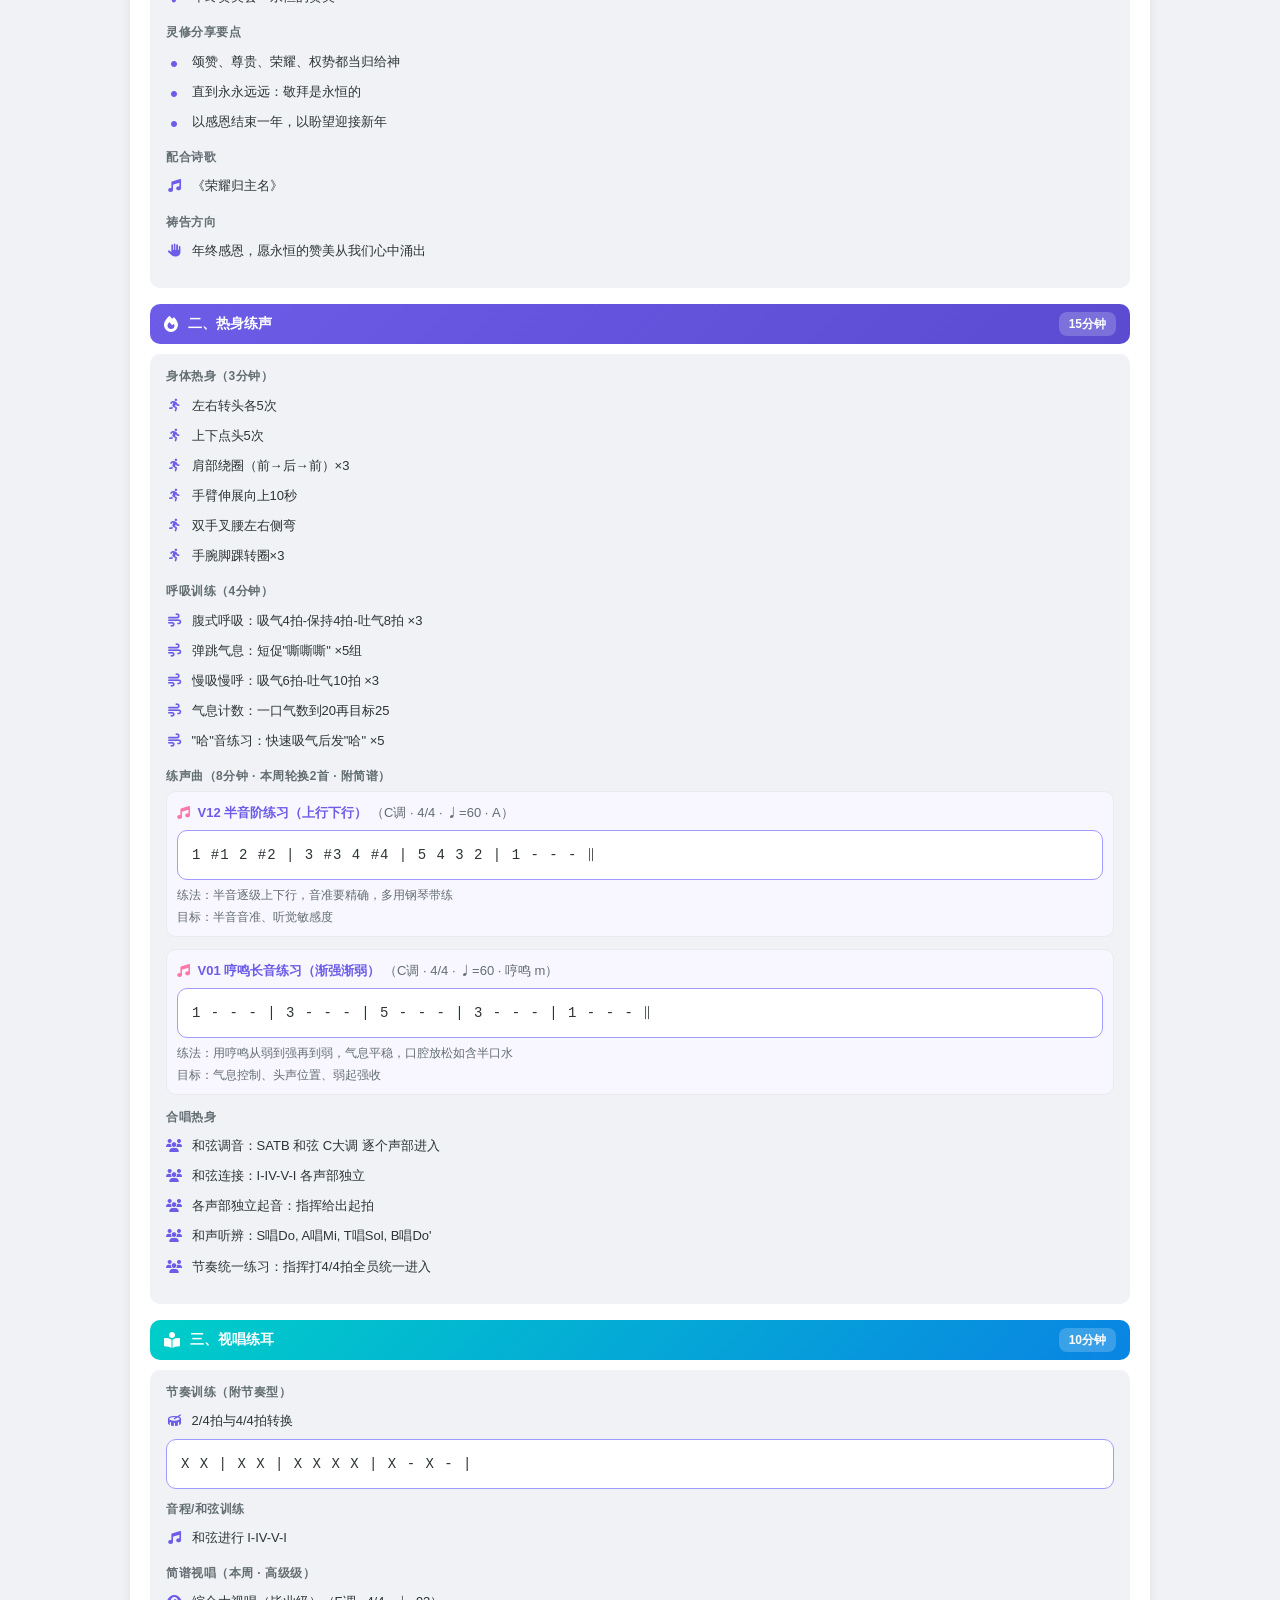
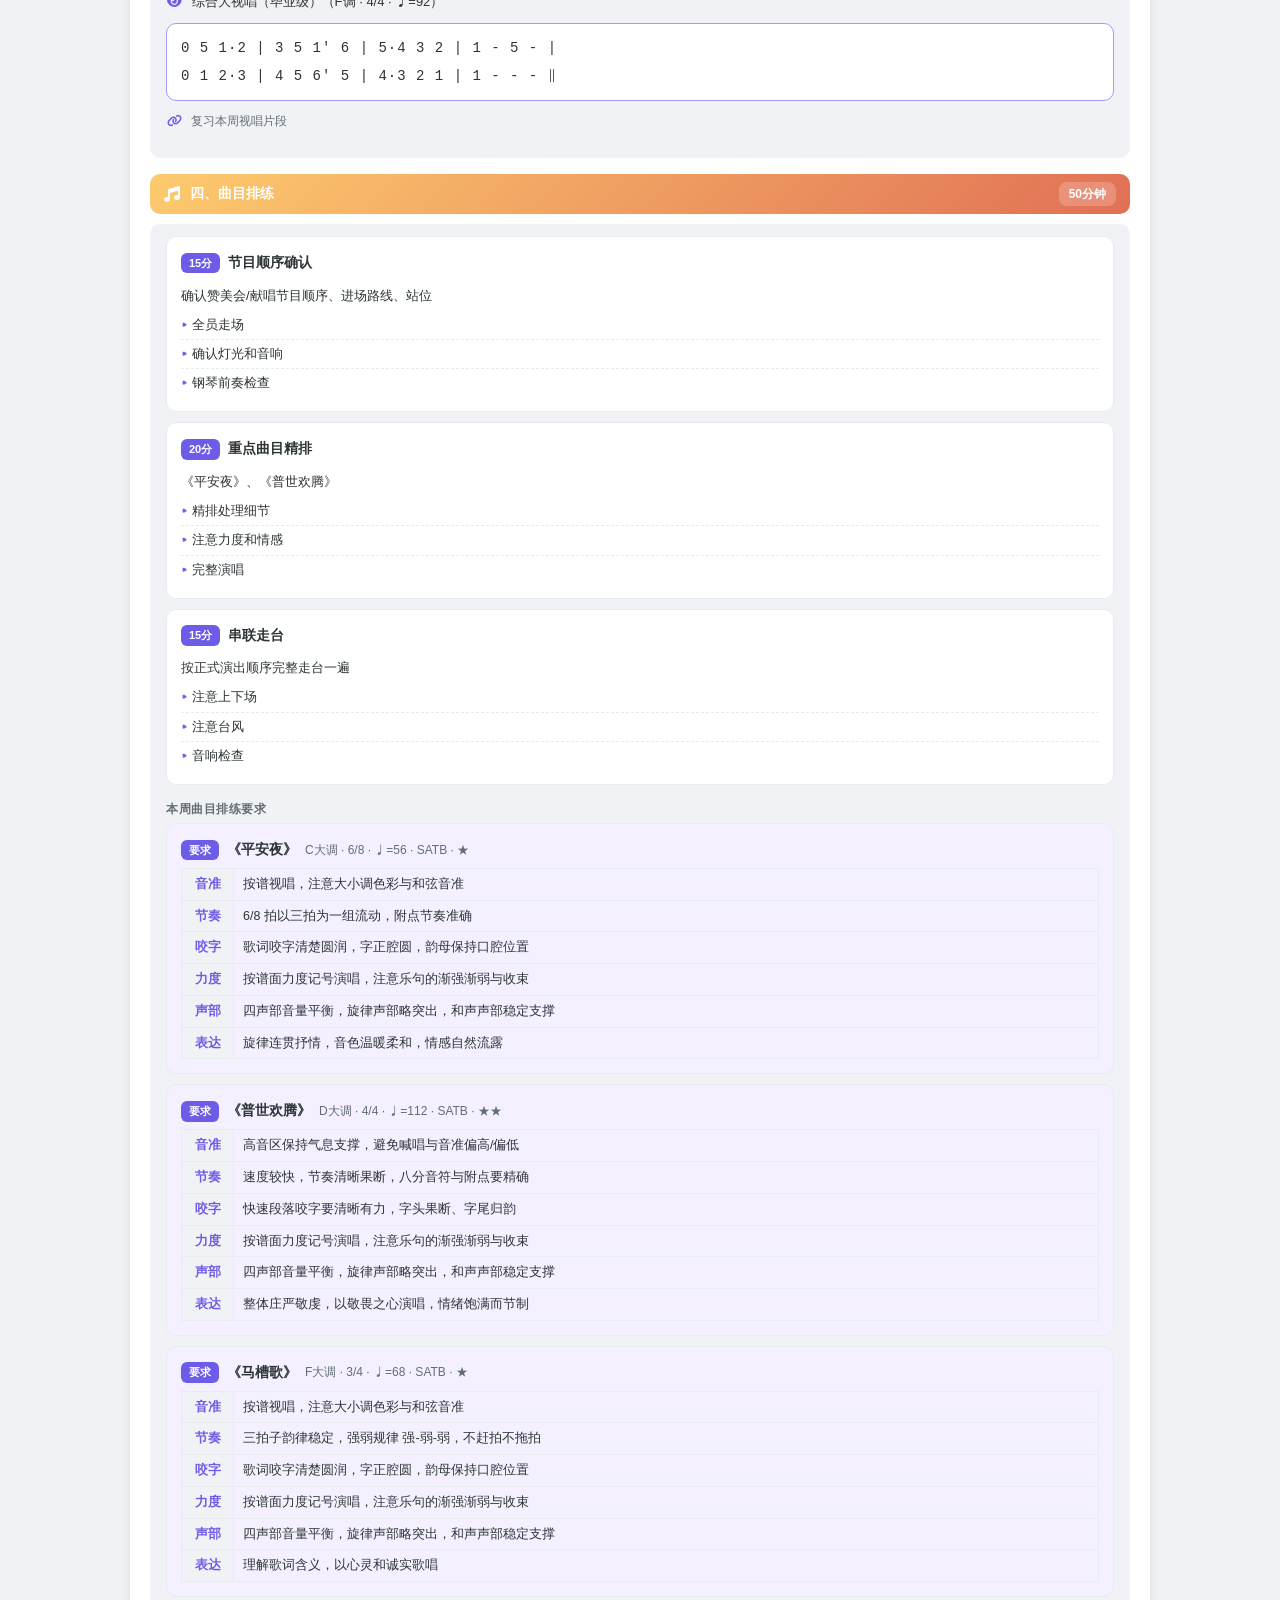
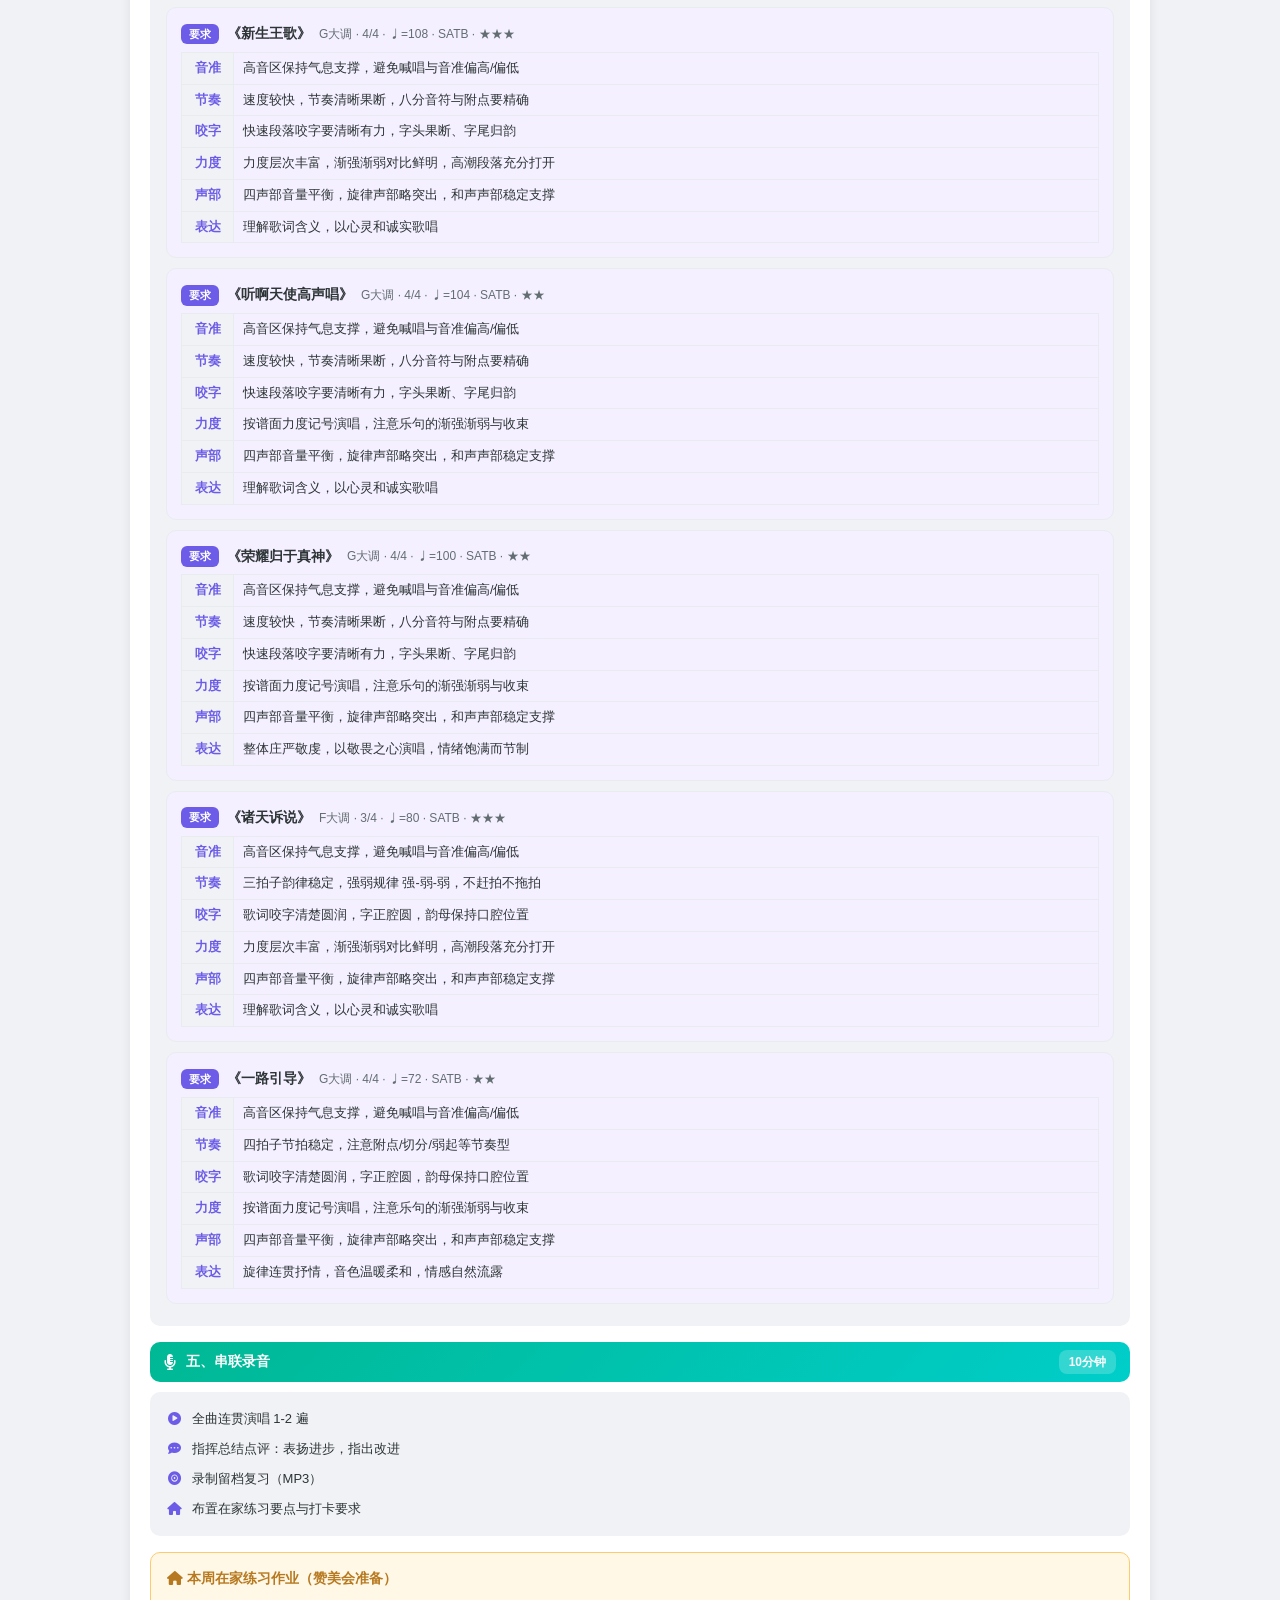
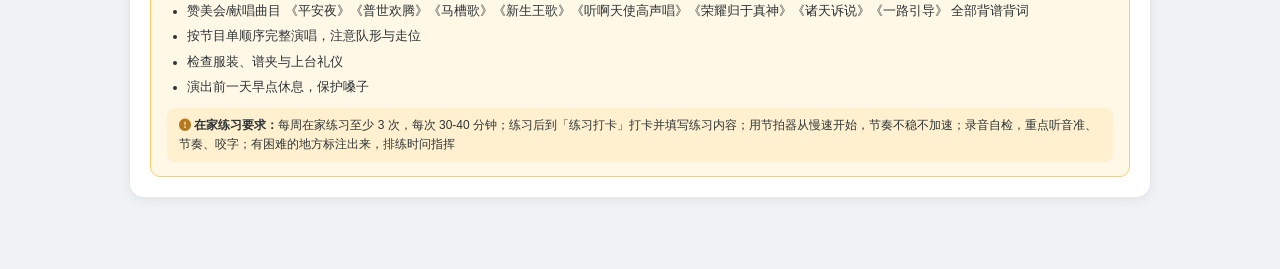
==== commit 4f1aa525: "v3：学员只看当次排练/自定义曲目与上传/节期选歌提示/记住登录/手机端优化" ====
--- a/plans.html
+++ b/plans.html
@@ -196,7 +196,7 @@
 
 <div class="container" id="main"></div>
 
-<script src="js/plans-data.js"></script>
+<script src="js/plans-data.js?v=20260817"></script>
 <script>
 (() => {
   'use strict';
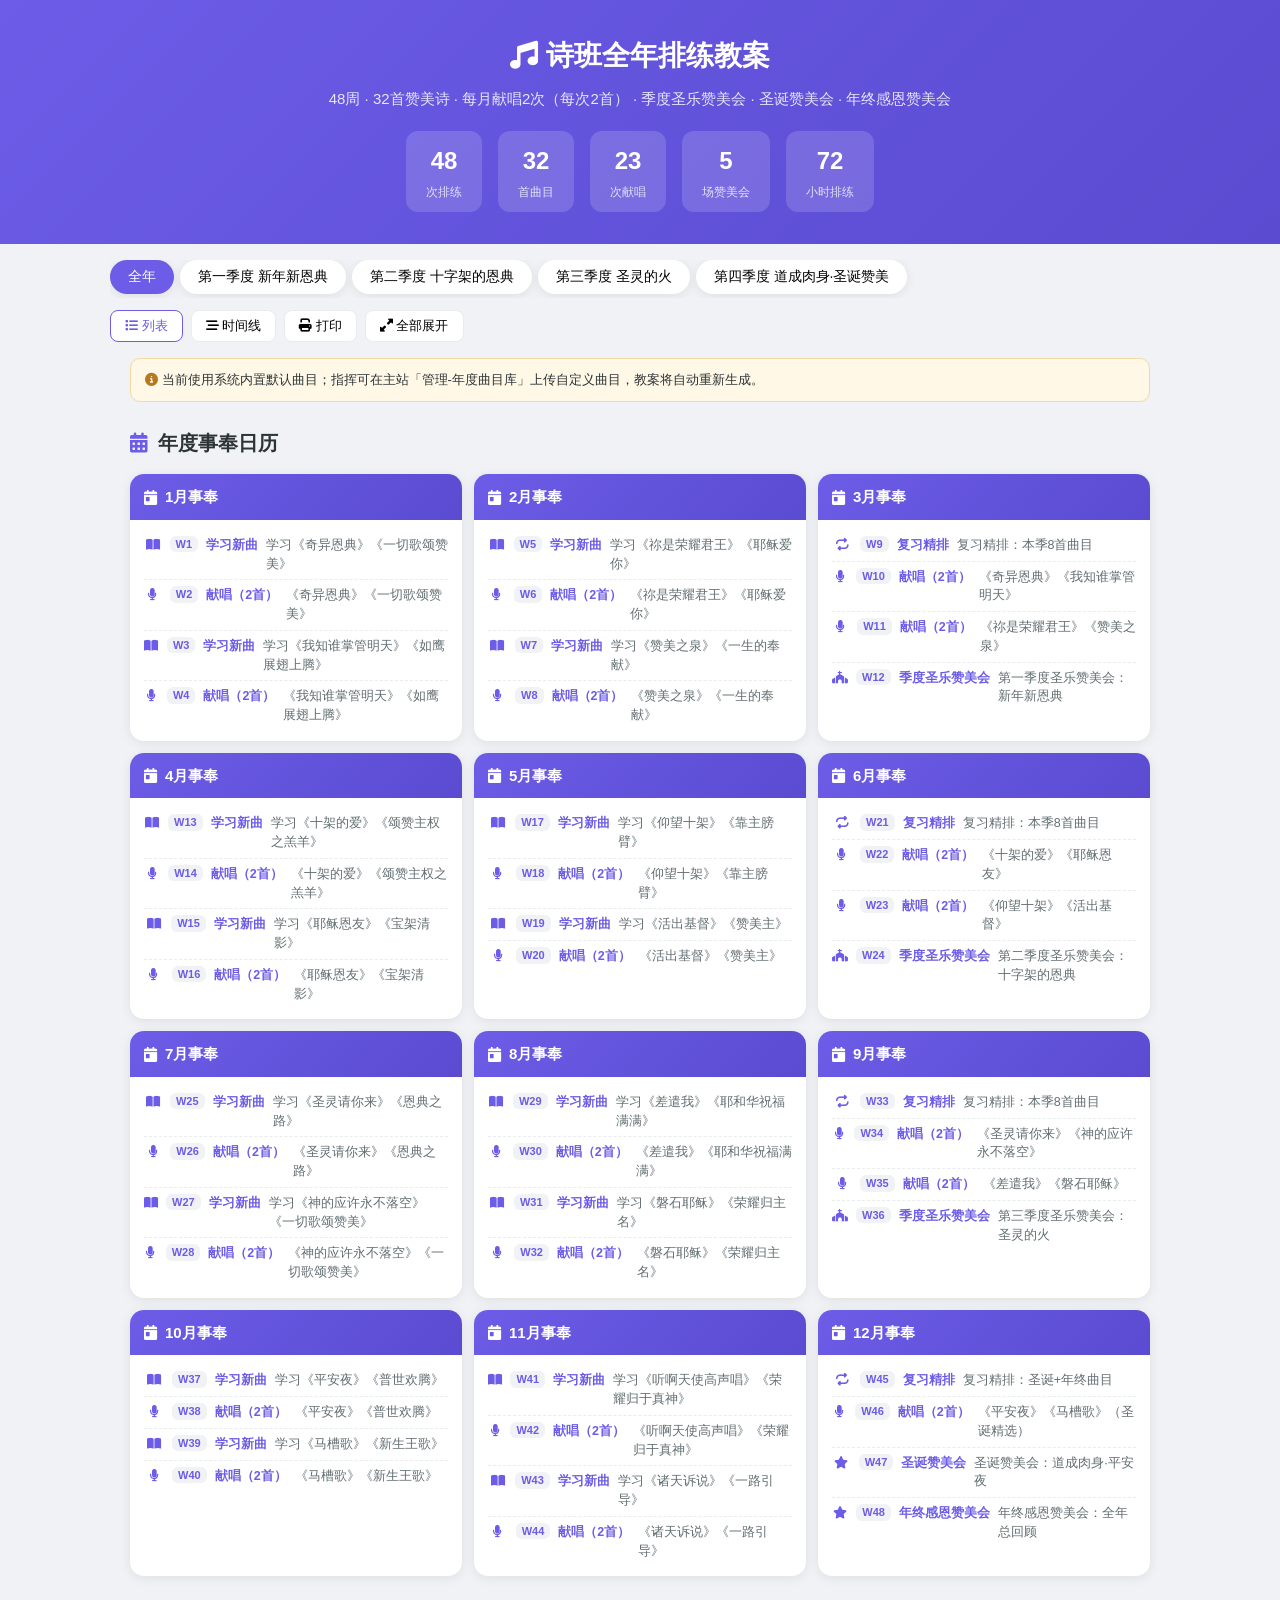
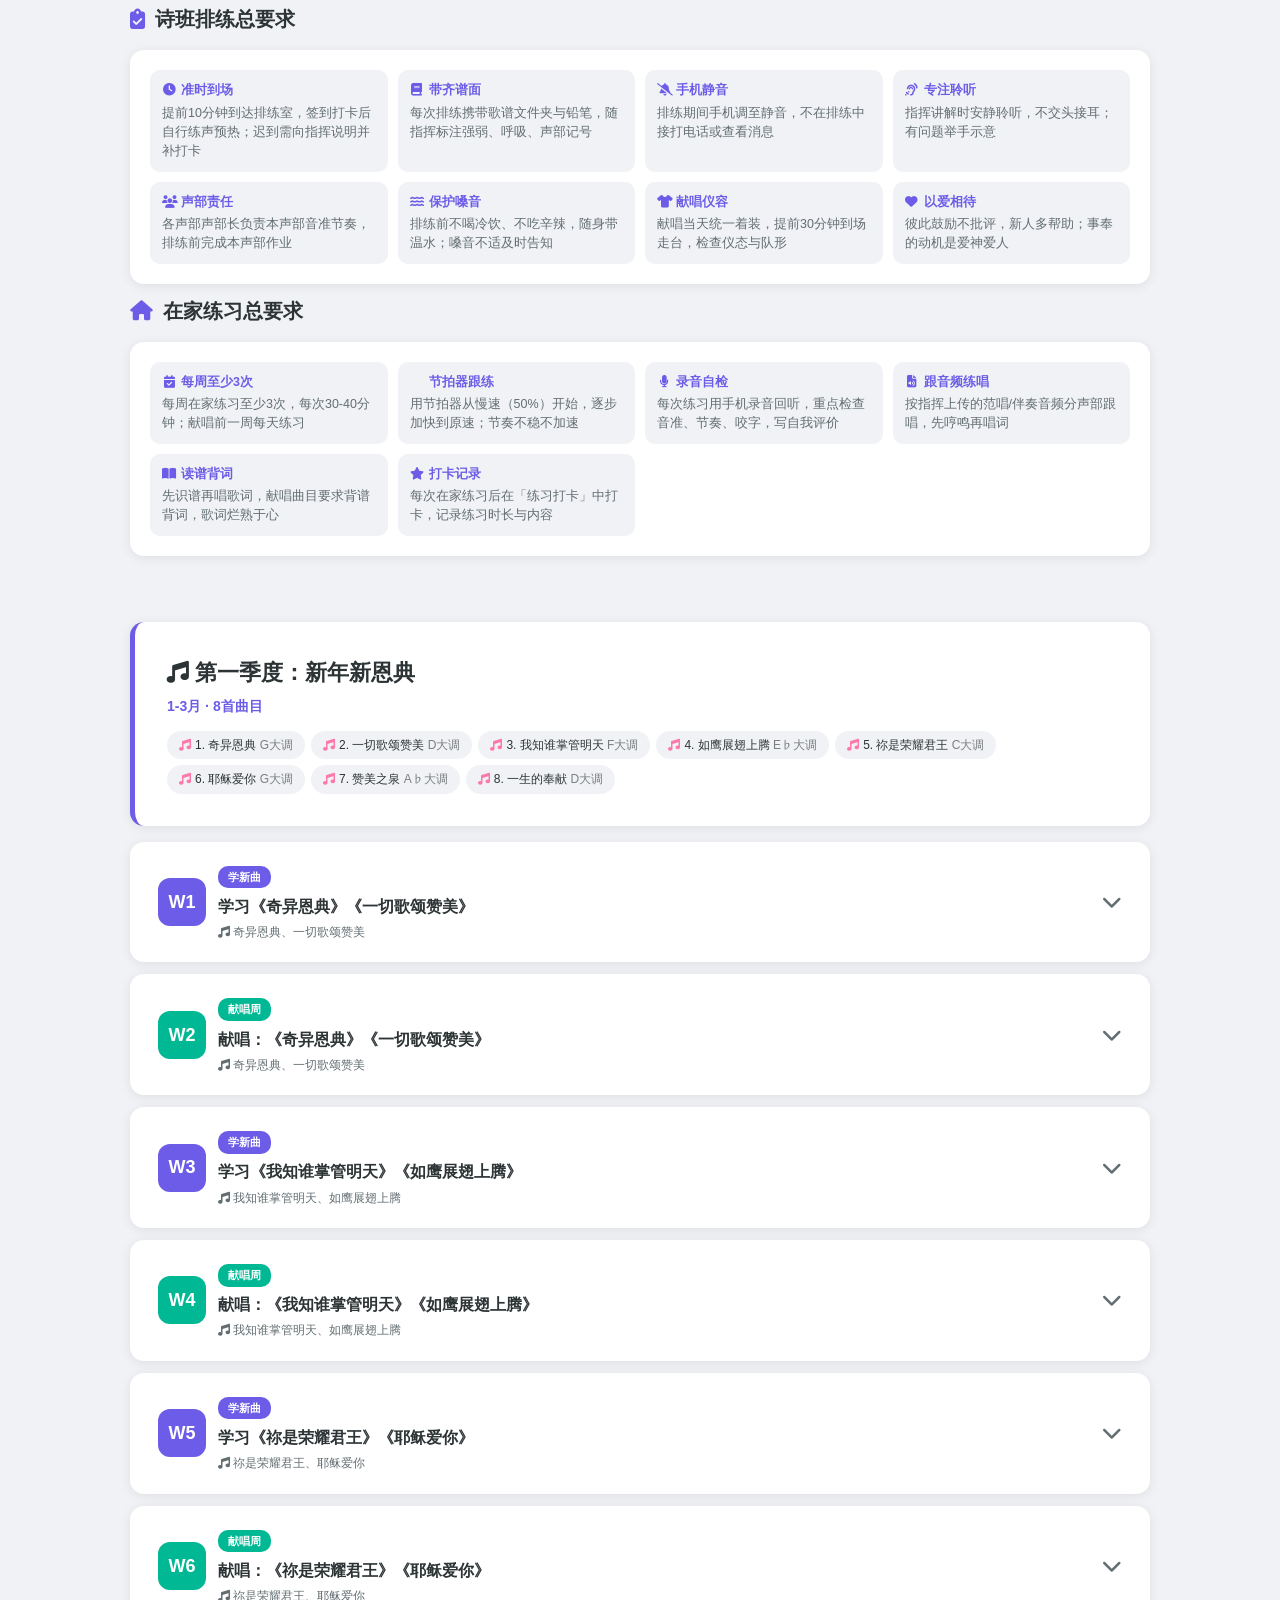
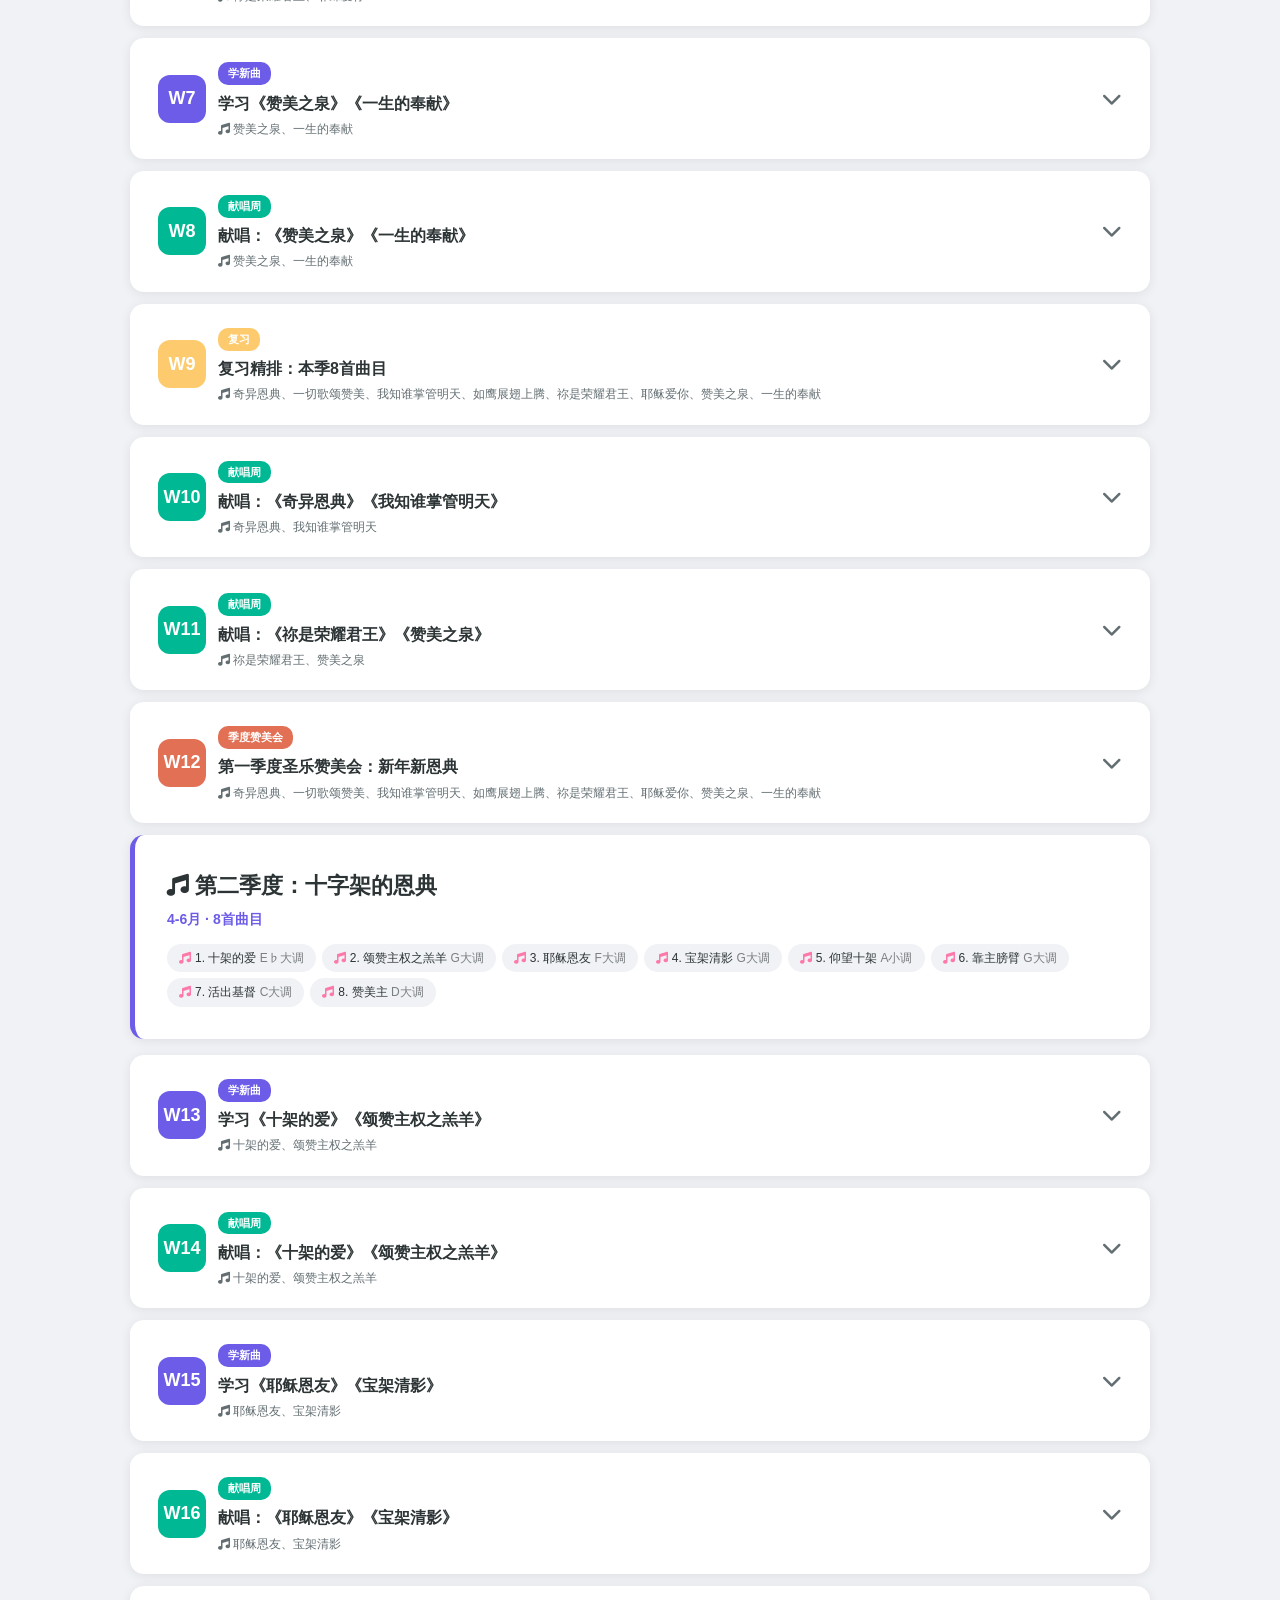
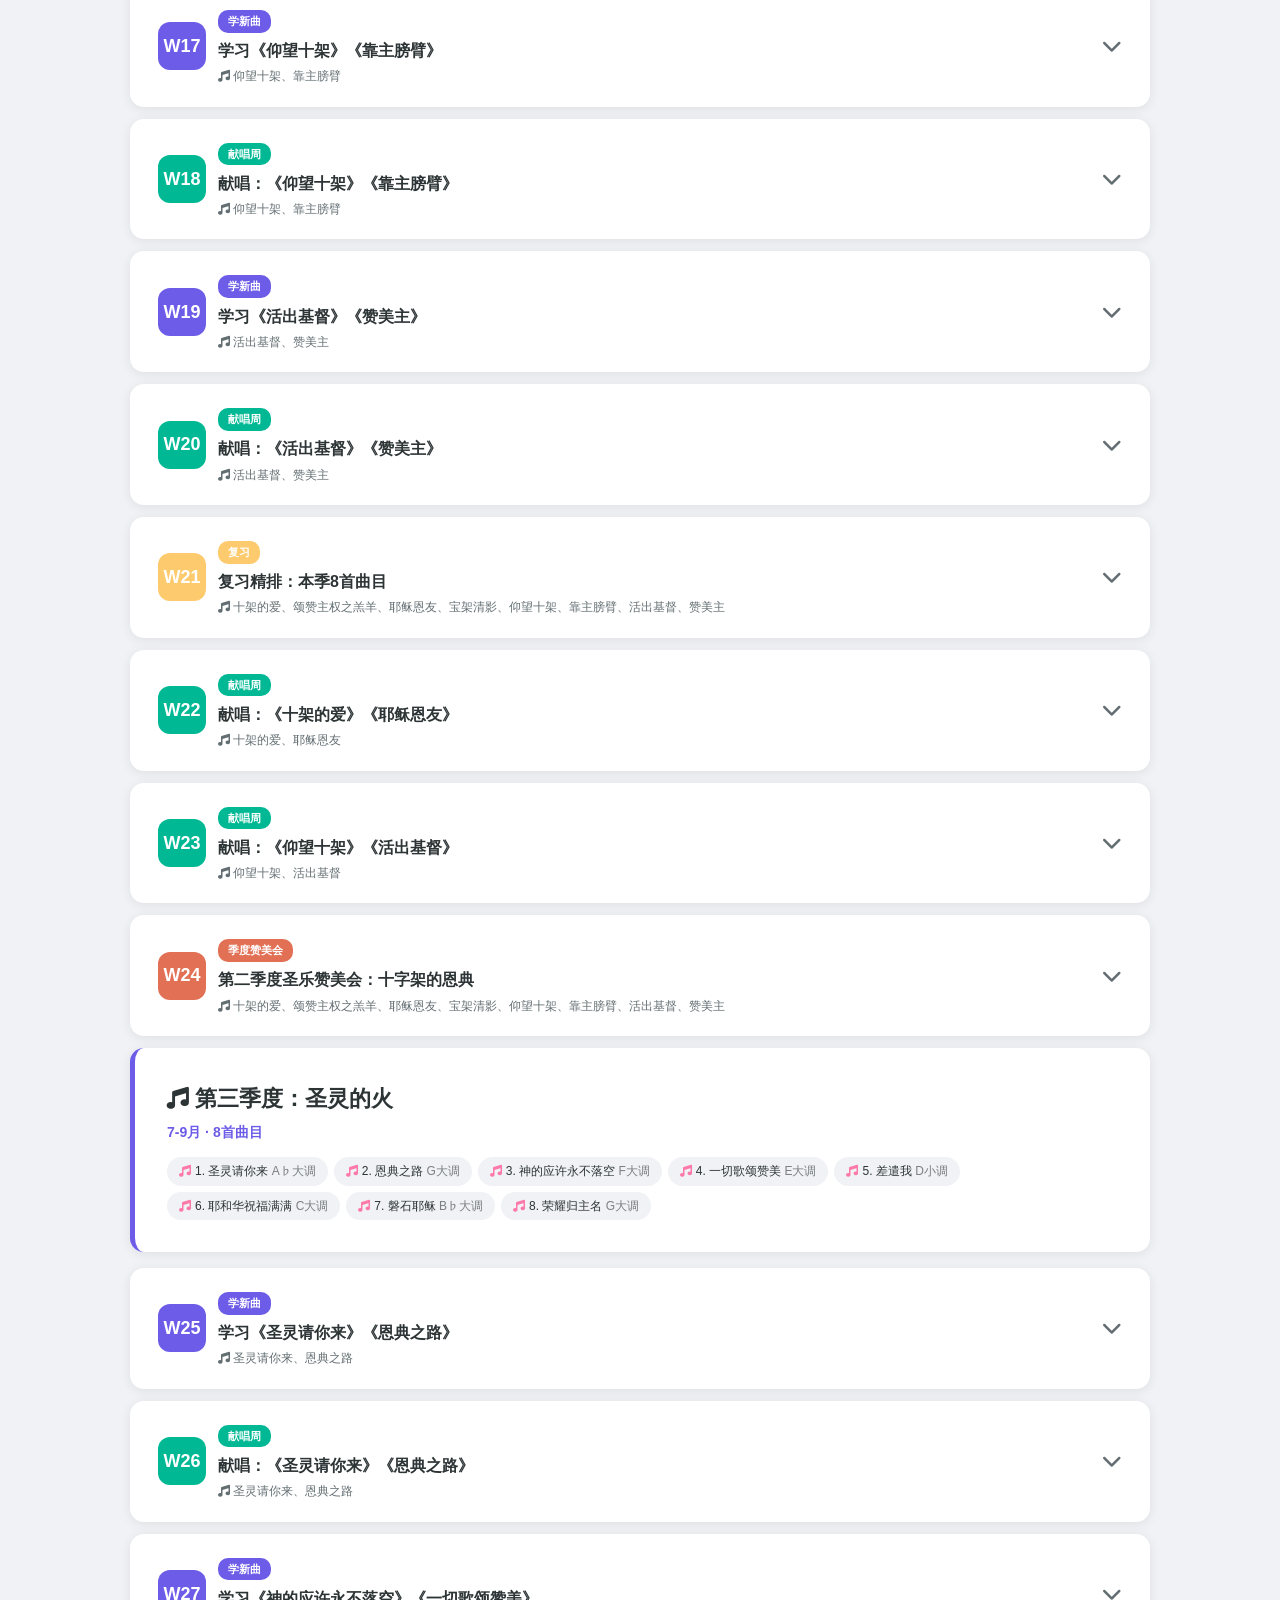
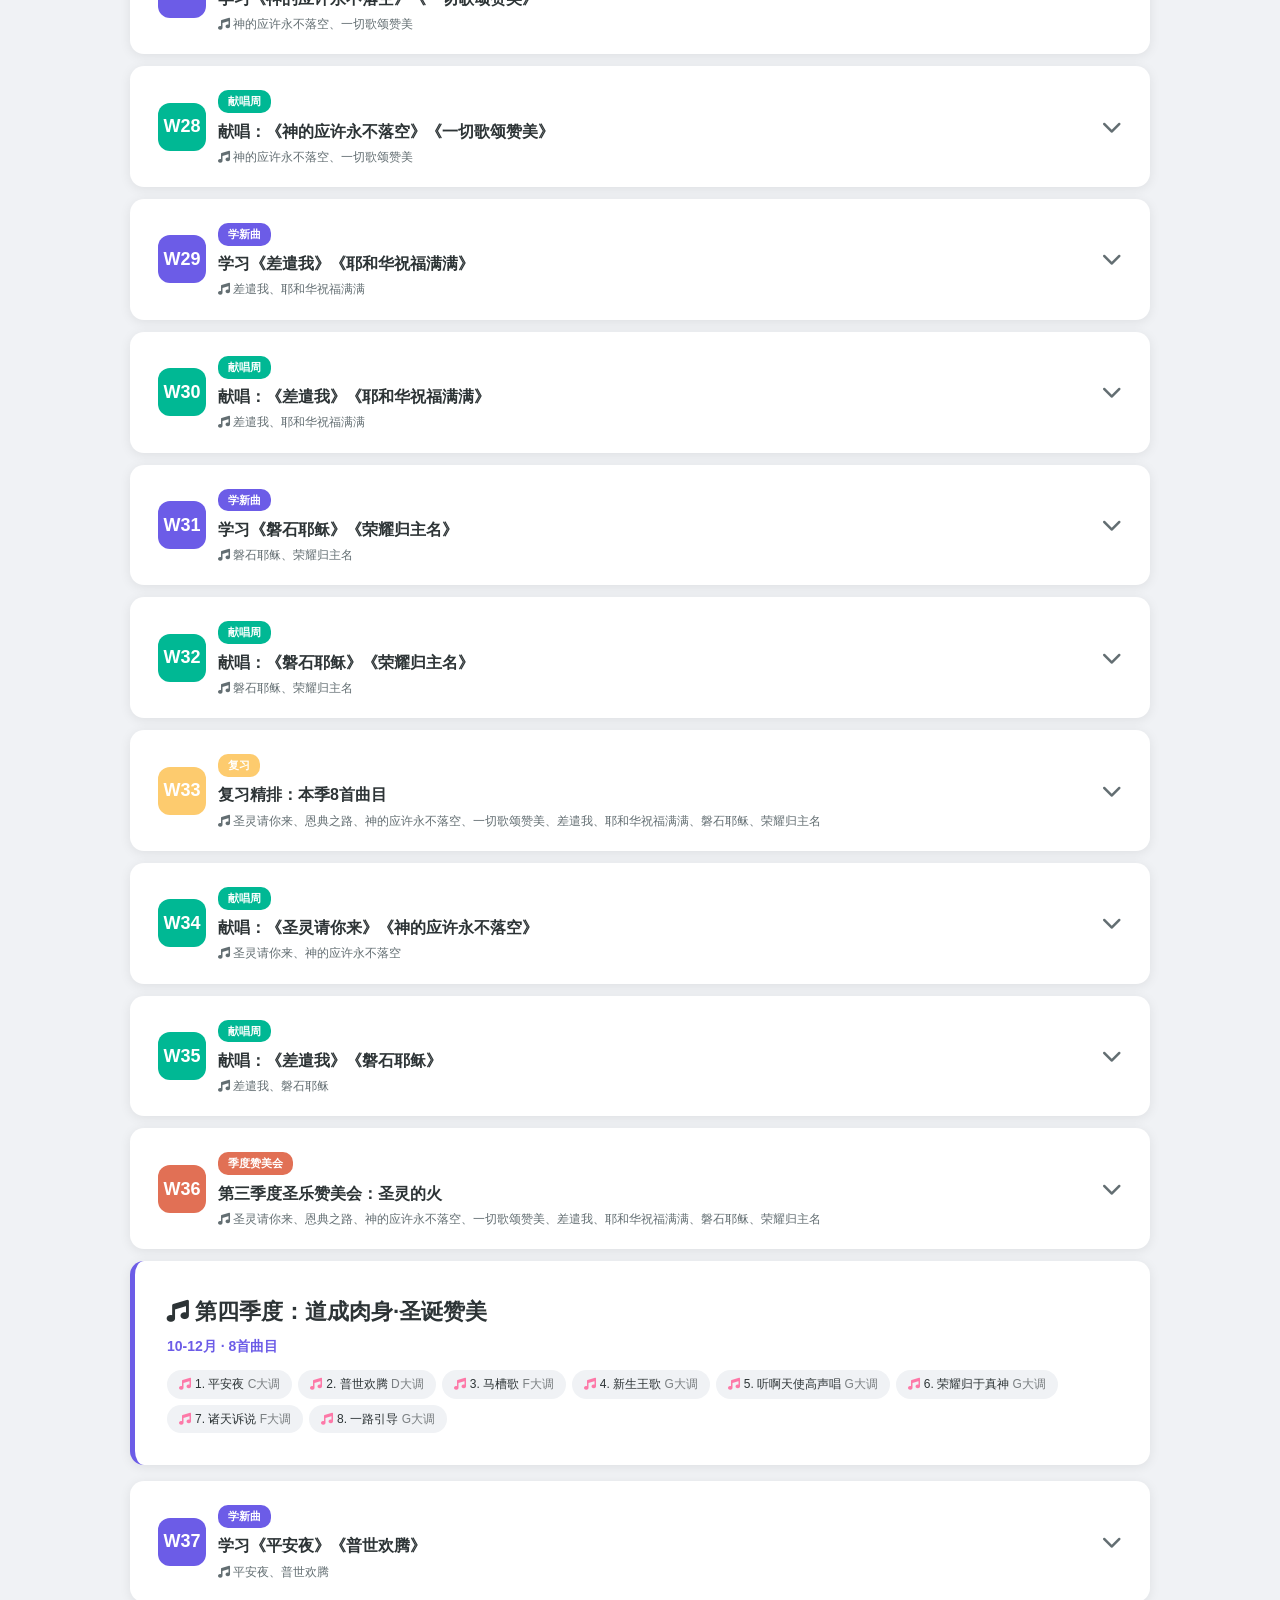
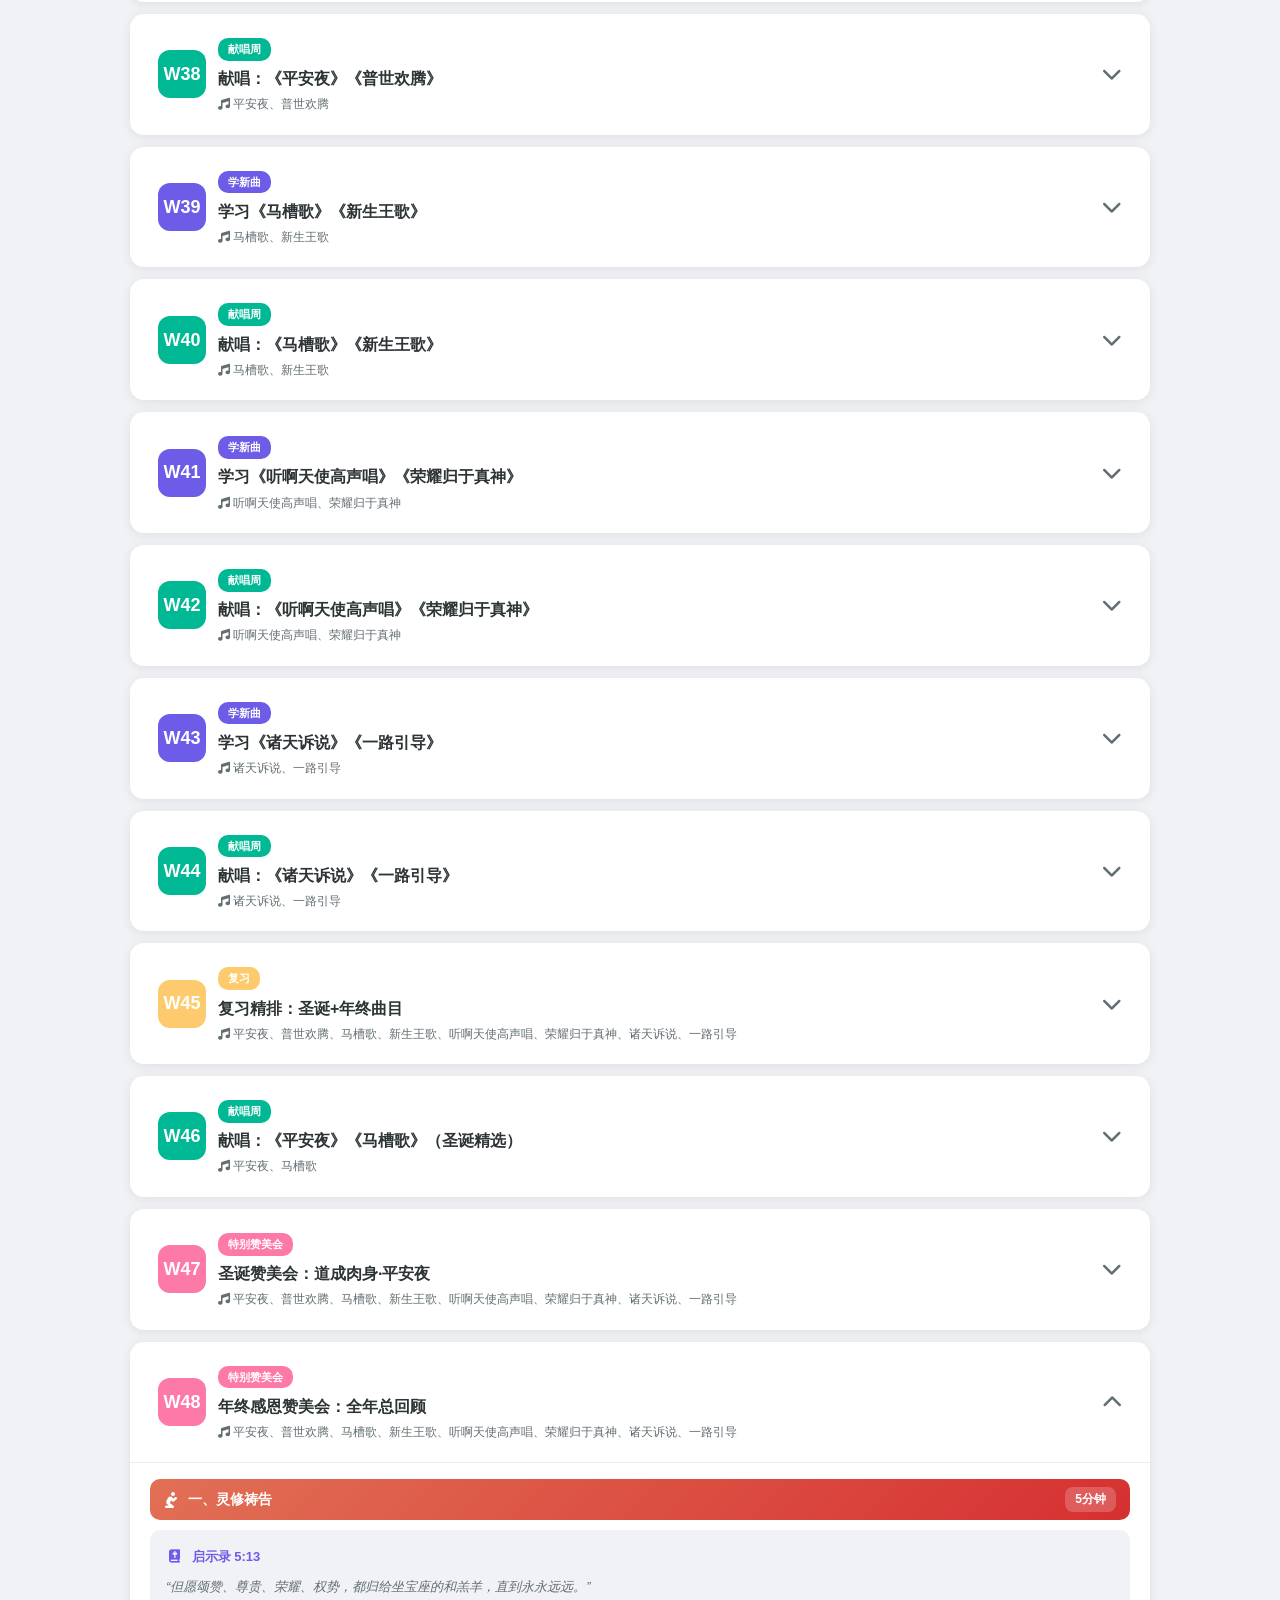
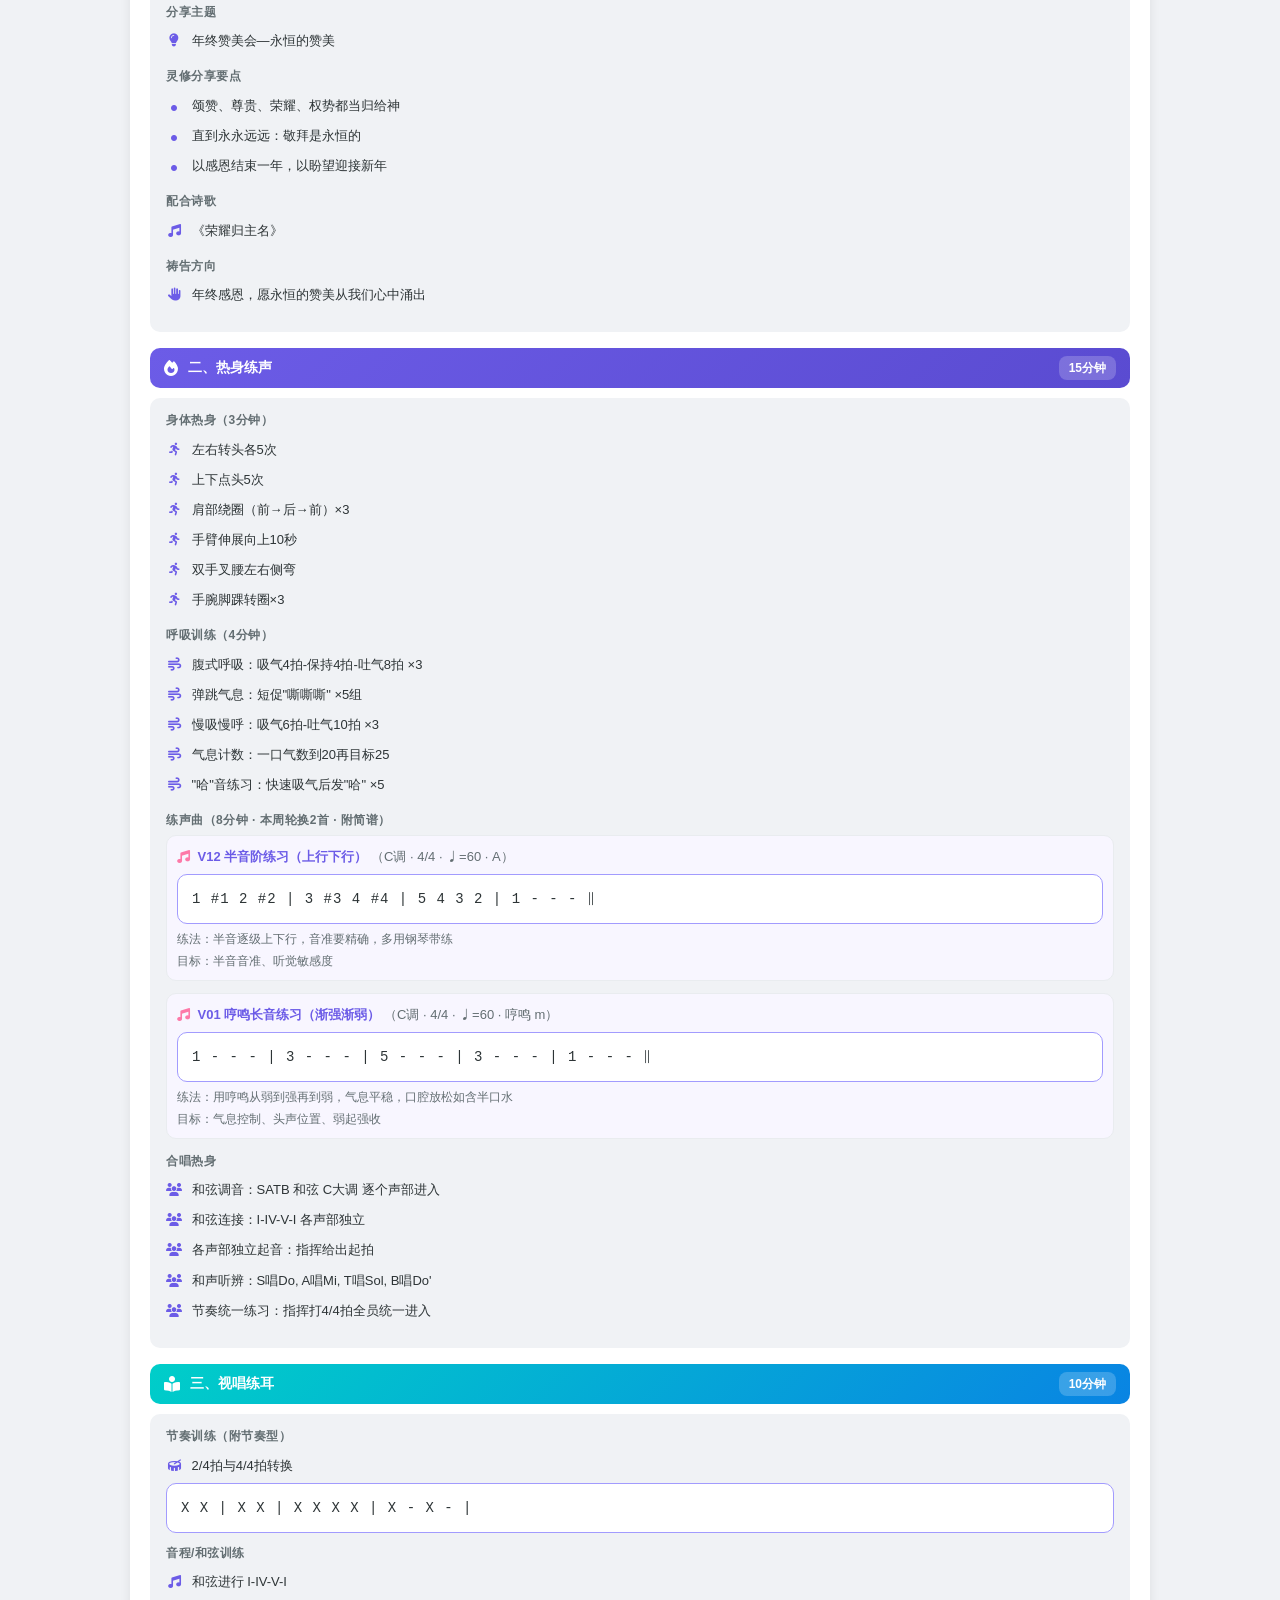
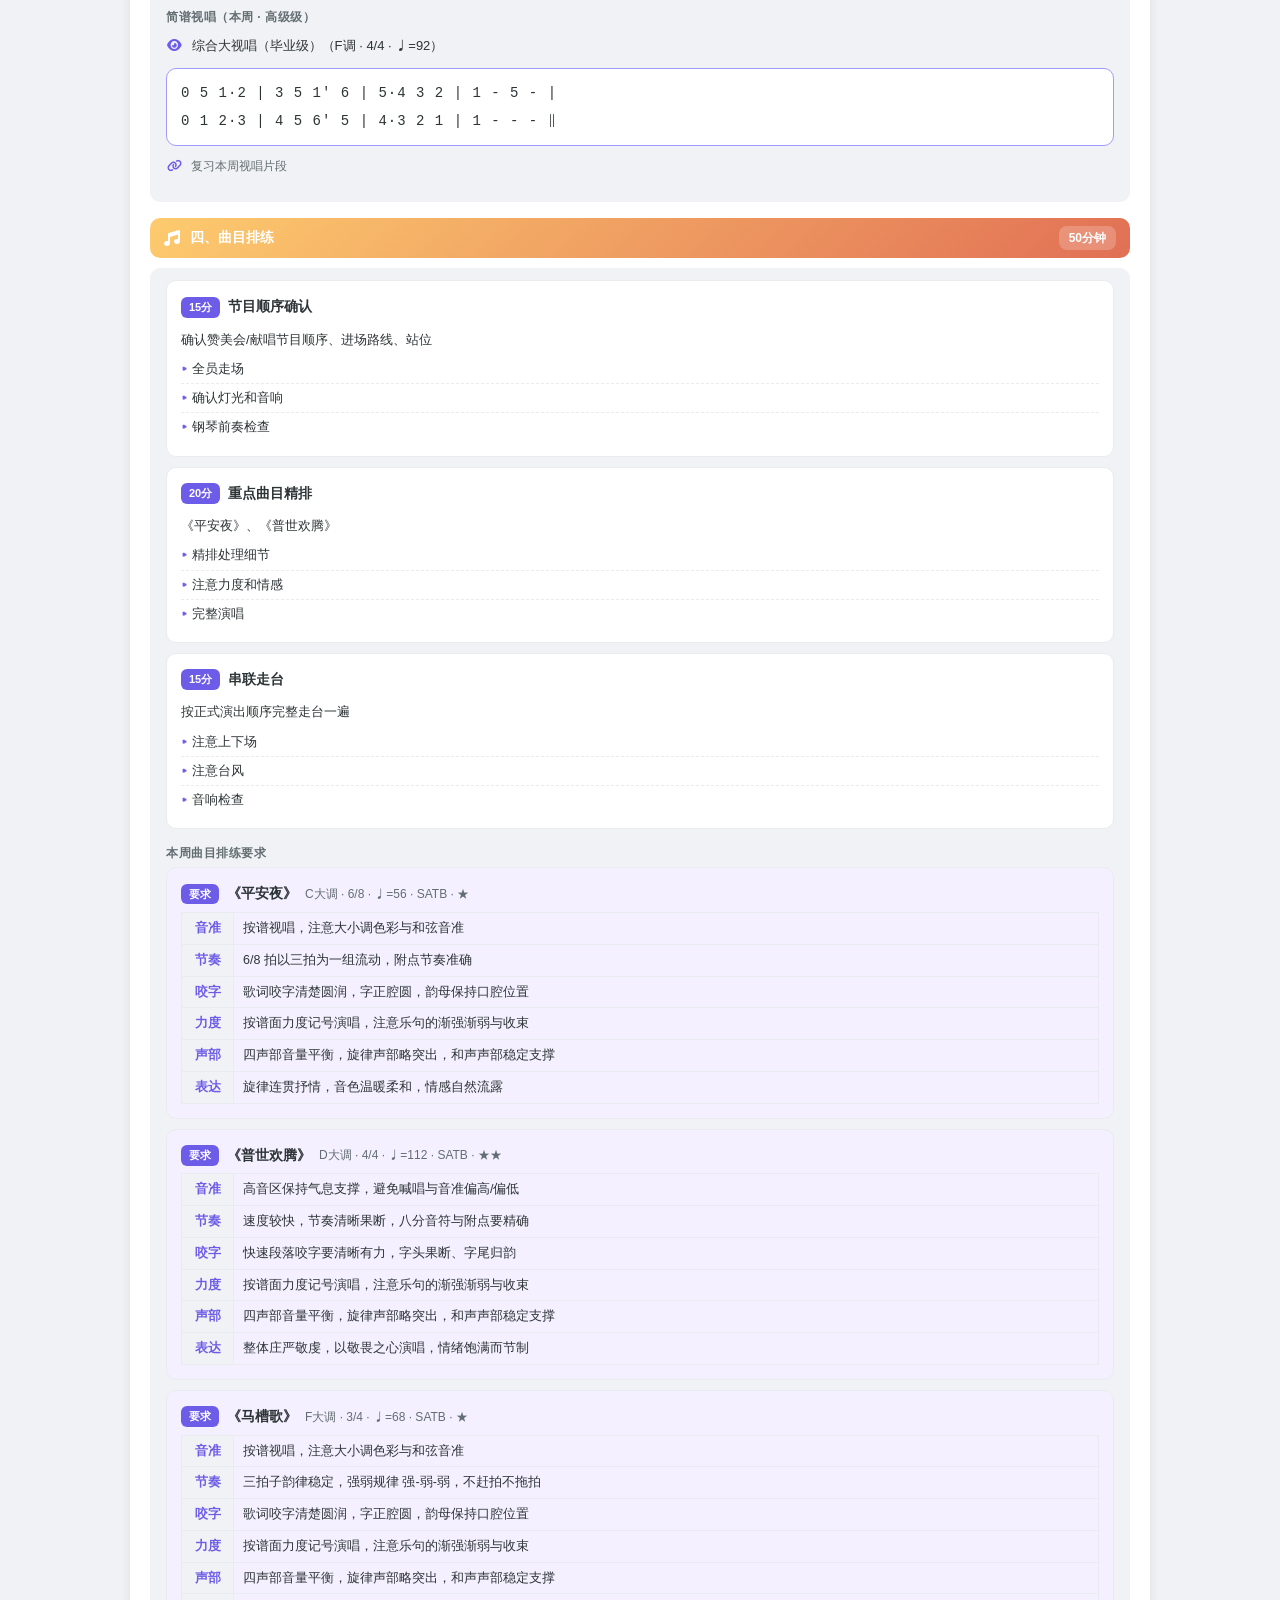
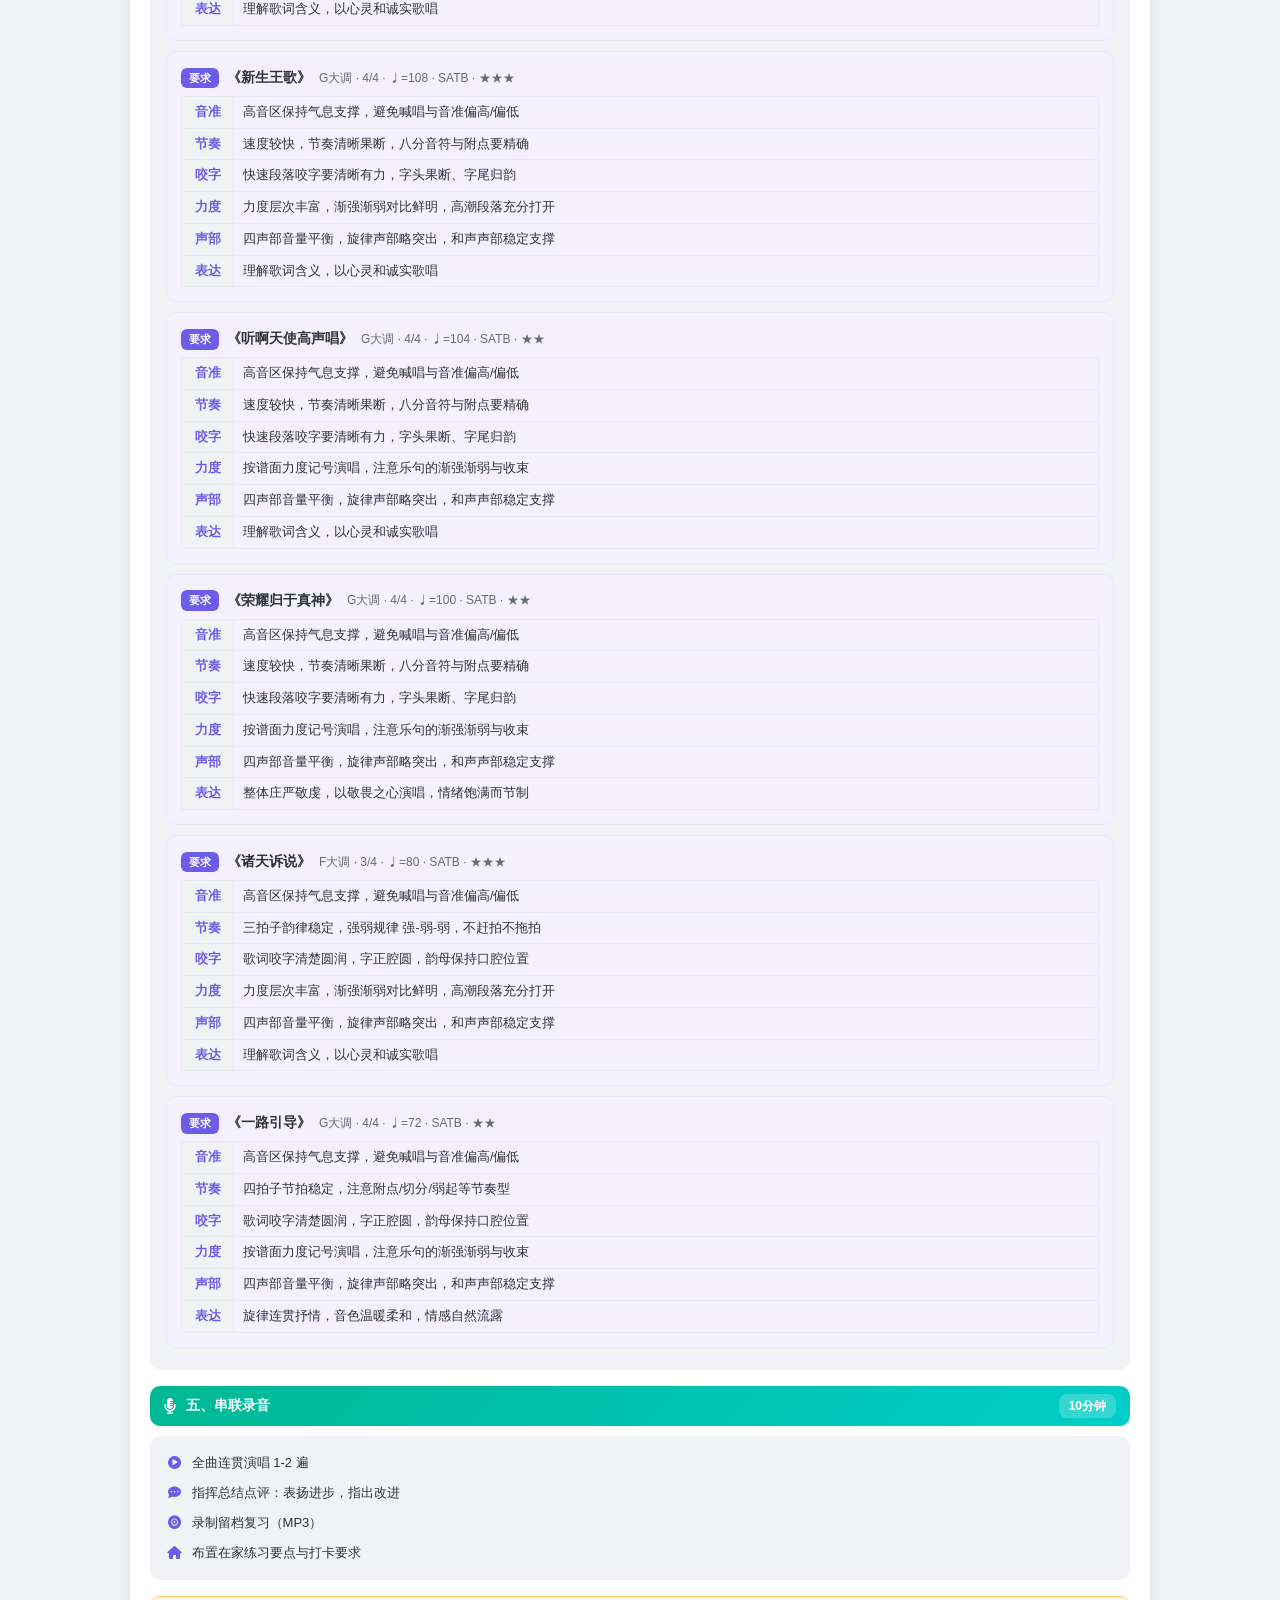
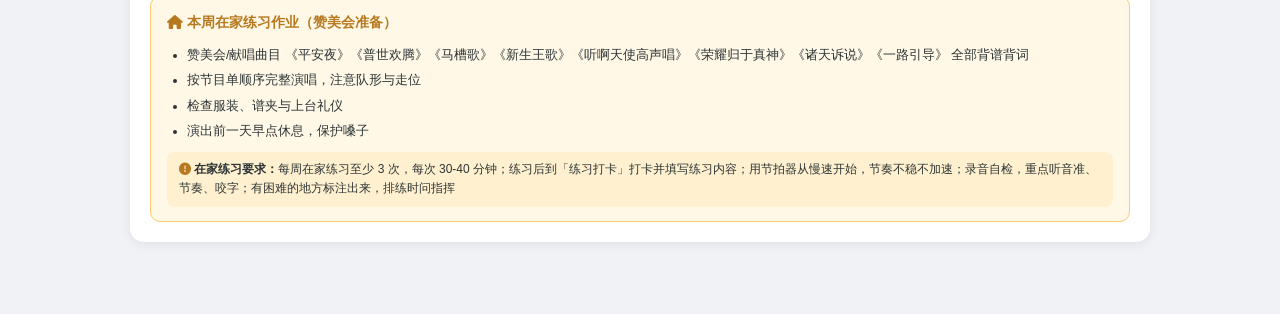
==== commit fdbef189: "v4：年度曲目库由指挥后台上传，教案按曲目库重新生成" ====
--- a/plans.html
+++ b/plans.html
@@ -184,6 +184,7 @@
 </div>
 
 <div class="container">
+  <div id="repo-banner"></div>
   <div class="annual-title"><i class="fas fa-calendar-alt"></i> 年度事奉日历</div>
   <div class="annual-grid" id="annual-grid"></div>
 
@@ -196,7 +197,7 @@
 
 <div class="container" id="main"></div>
 
-<script src="js/plans-data.js?v=20260817"></script>
+<script src="js/plans-data.js?v=20260817-2"></script>
 <script>
 (() => {
   'use strict';
@@ -524,6 +525,19 @@
     }
     html += `</div>`;
     return html;
+  }
+
+  // ---- 曲目库来源提示 ----
+  function renderRepoBanner() {
+    const el = document.getElementById('repo-banner');
+    if (!el) return;
+    let r = null;
+    try { r = JSON.parse(localStorage.getItem('choir_repertoire') || 'null'); } catch (e) {}
+    const has = r && ['Q1','Q2','Q3','Q4'].some(q => Array.isArray(r[q]) && r[q].length);
+    const total = has ? ['Q1','Q2','Q3','Q4'].reduce((n,q)=>n+(r[q]?r[q].length:0),0) : 0;
+    el.innerHTML = has
+      ? `<div style="background:#E8F5E9;border:1px solid #A5D6A7;border-radius:10px;padding:10px 14px;font-size:13px;margin-bottom:16px;"><i class="fas fa-check-circle" style="color:var(--success);"></i> 当前教案曲目库由指挥后台上传管理（共 ${total} 首）；修改请到主站「管理-年度曲目库」。</div>`
+      : `<div style="background:#FFF8E7;border:1px solid #F3D9A4;border-radius:10px;padding:10px 14px;font-size:13px;margin-bottom:16px;"><i class="fas fa-info-circle" style="color:#B7791F;"></i> 当前使用系统内置默认曲目；指挥可在主站「管理-年度曲目库」上传自定义曲目，教案将自动重新生成。</div>`;
   }
 
   // ---- 年度事奉日历 + 要求 ----
@@ -558,6 +572,7 @@
   window.plans = { filterQuarter, setView, expandAll, toggleWeek };
 
   // Init
+  renderRepoBanner();
   renderAnnual();
   renderRules();
   render();
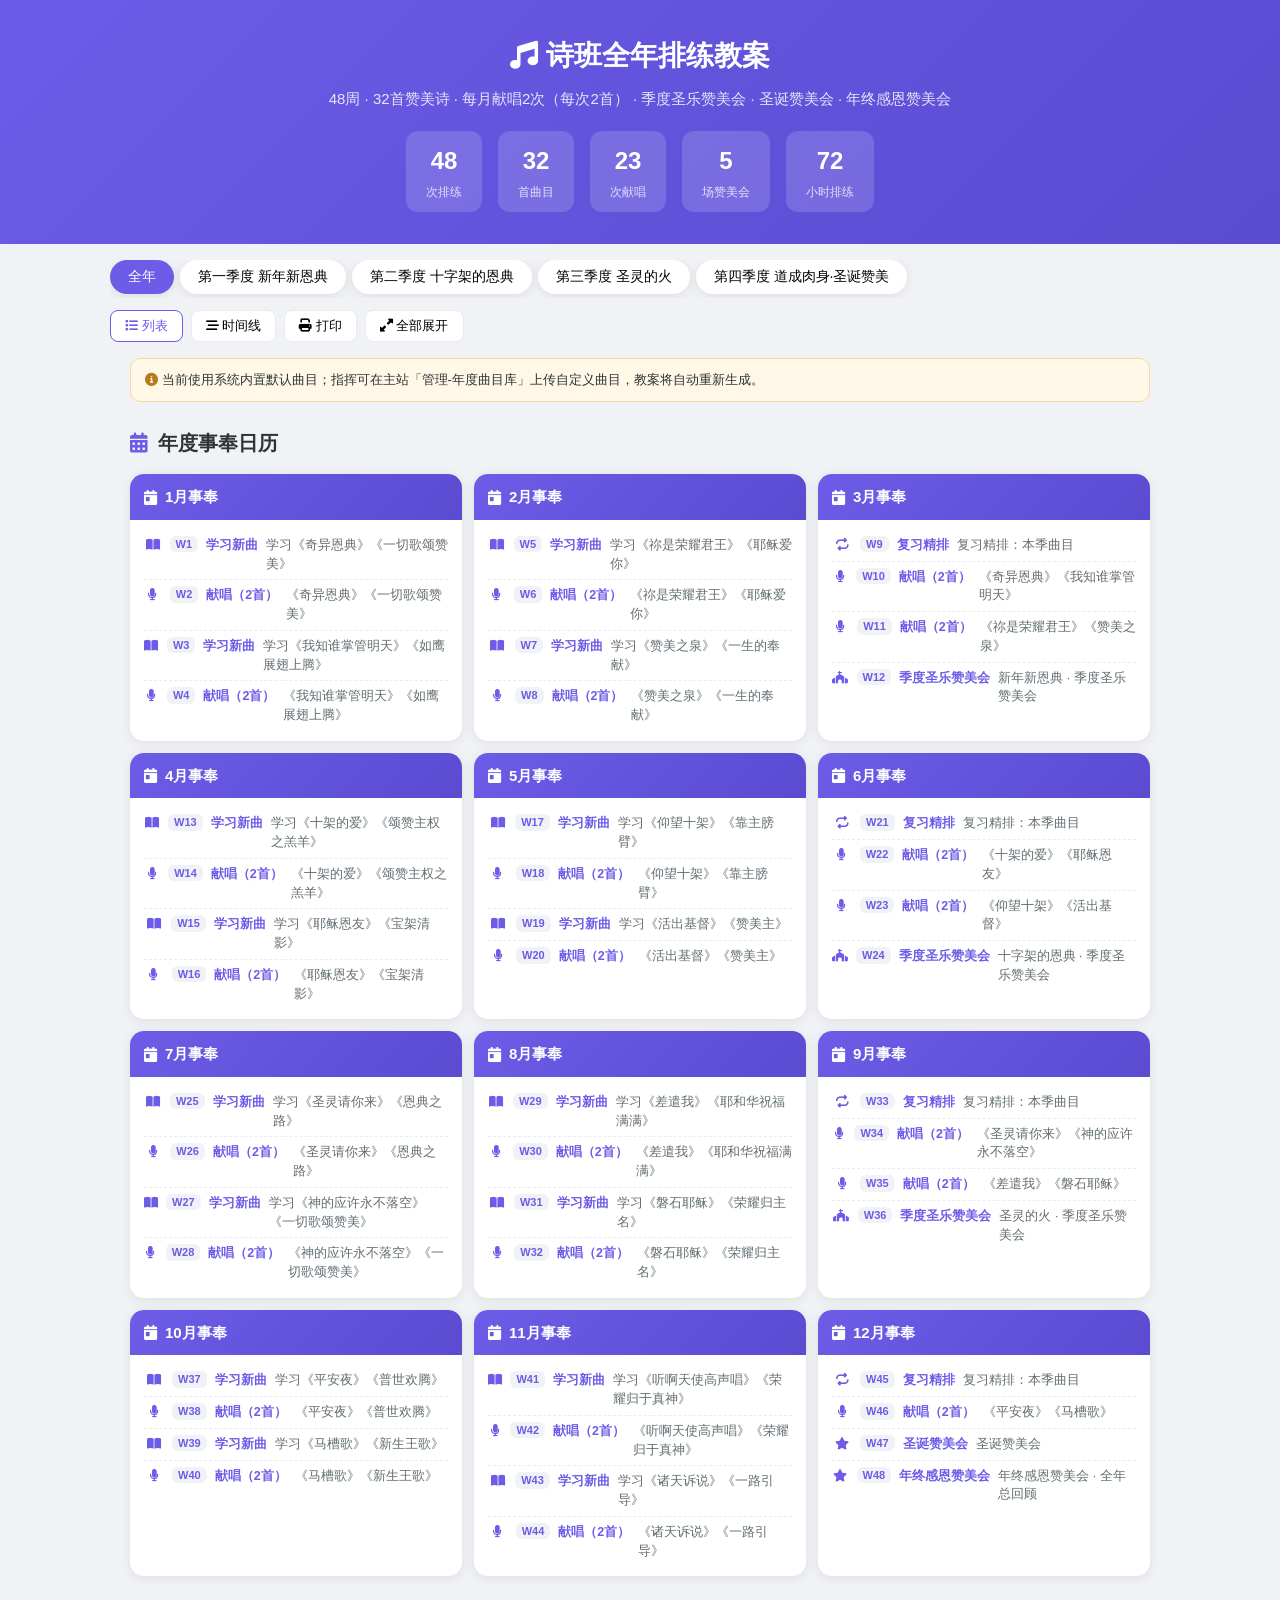
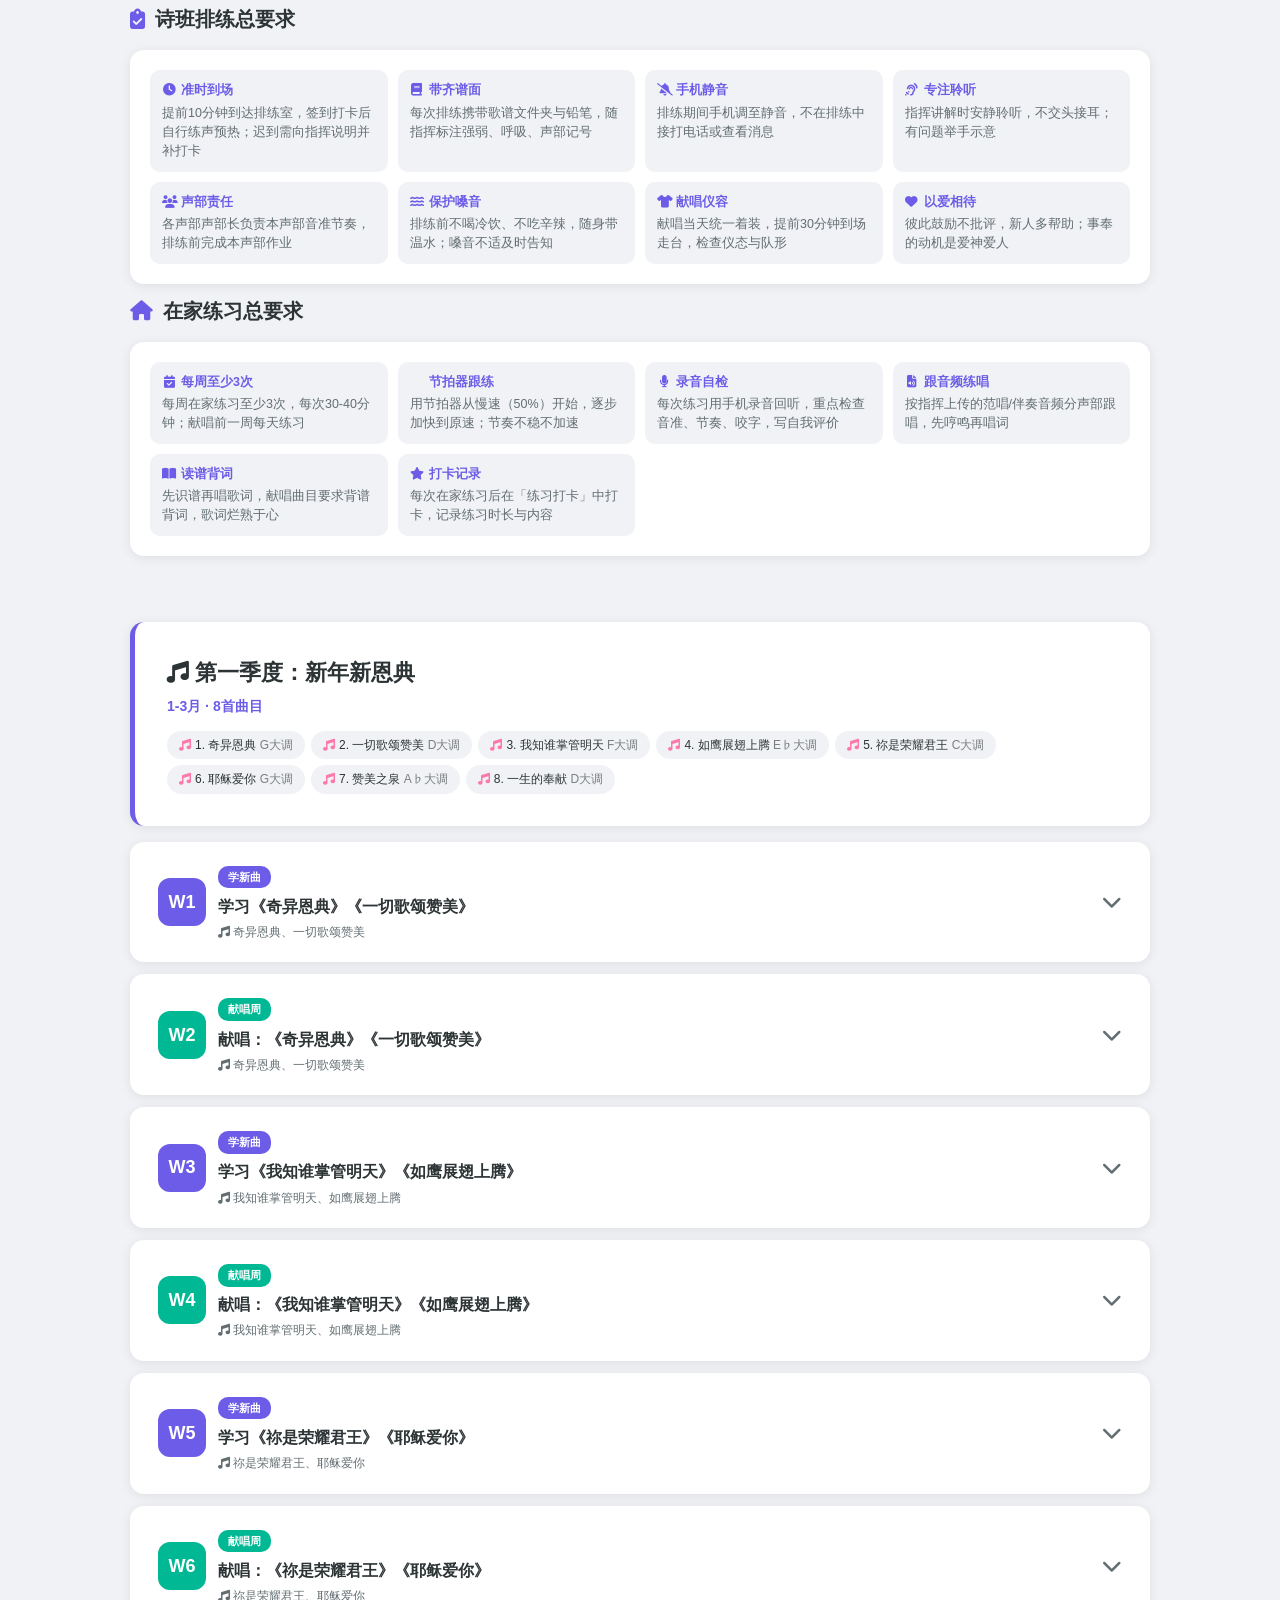
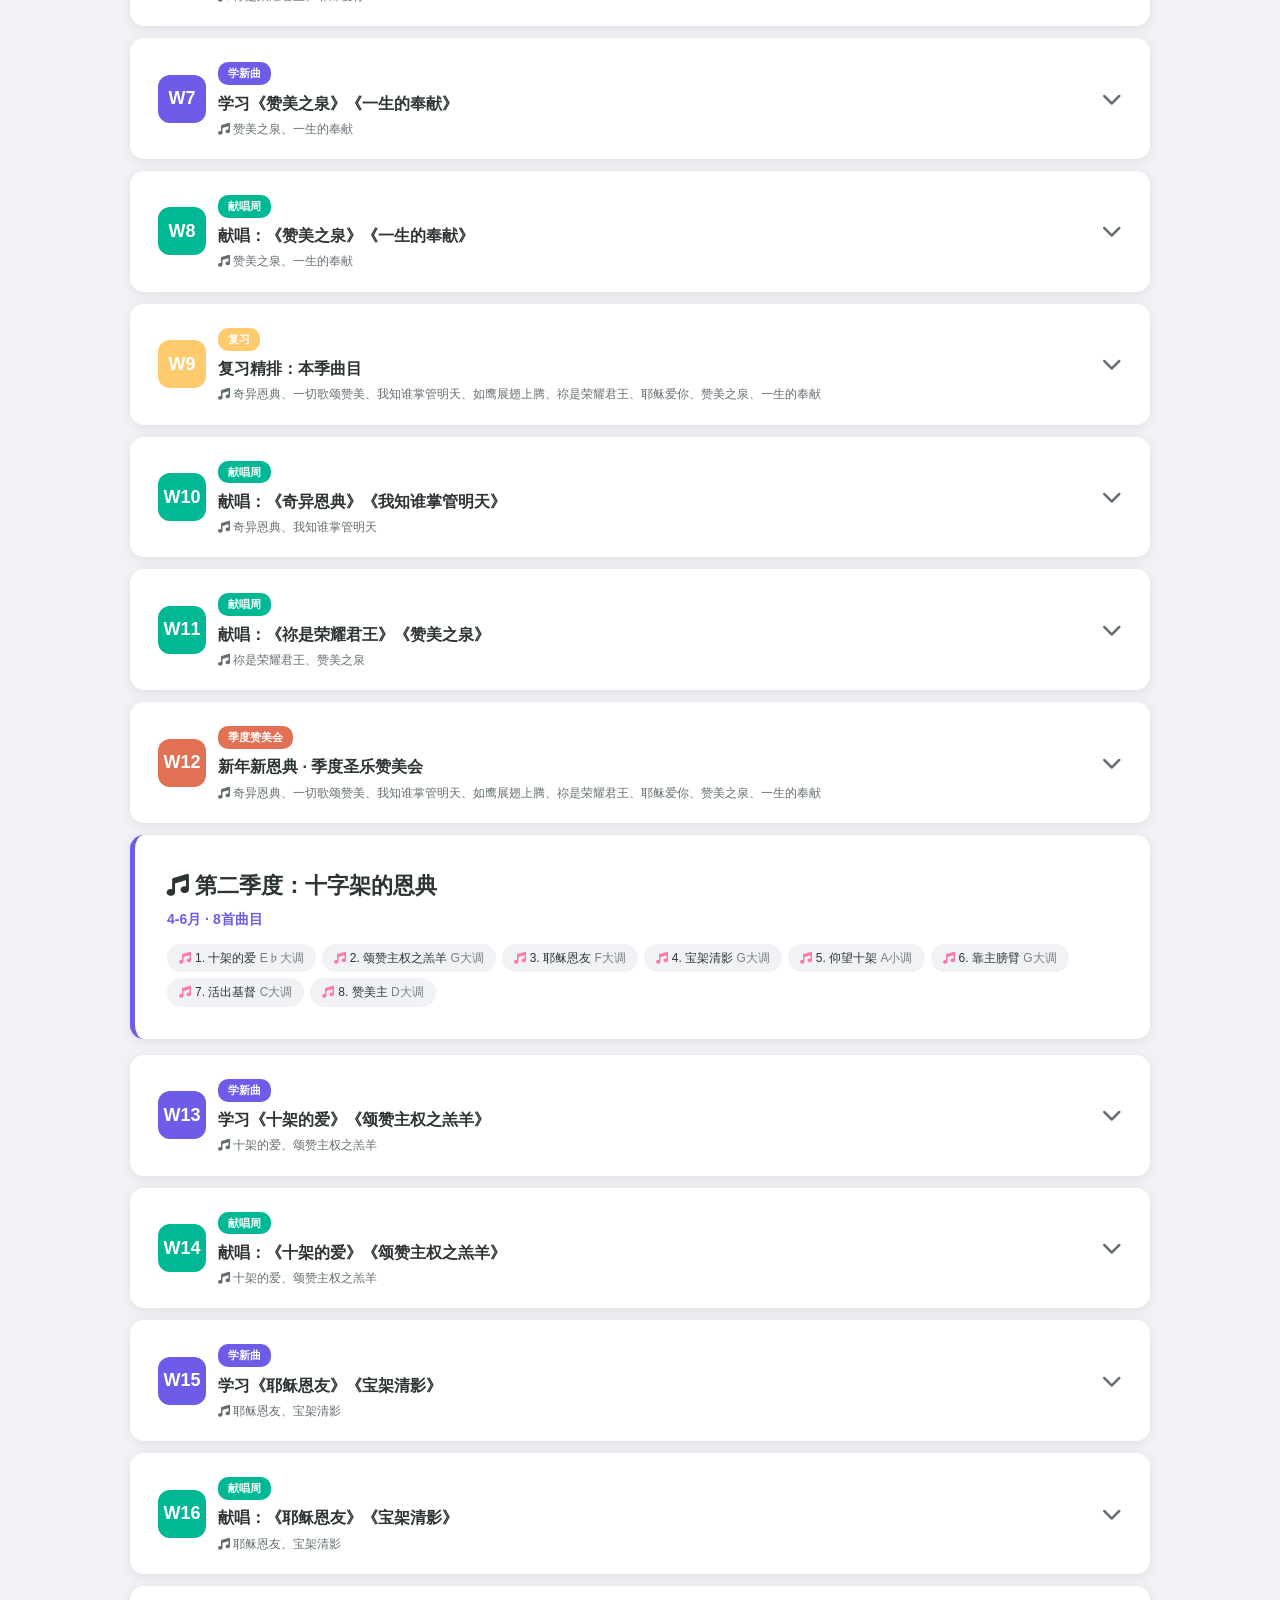
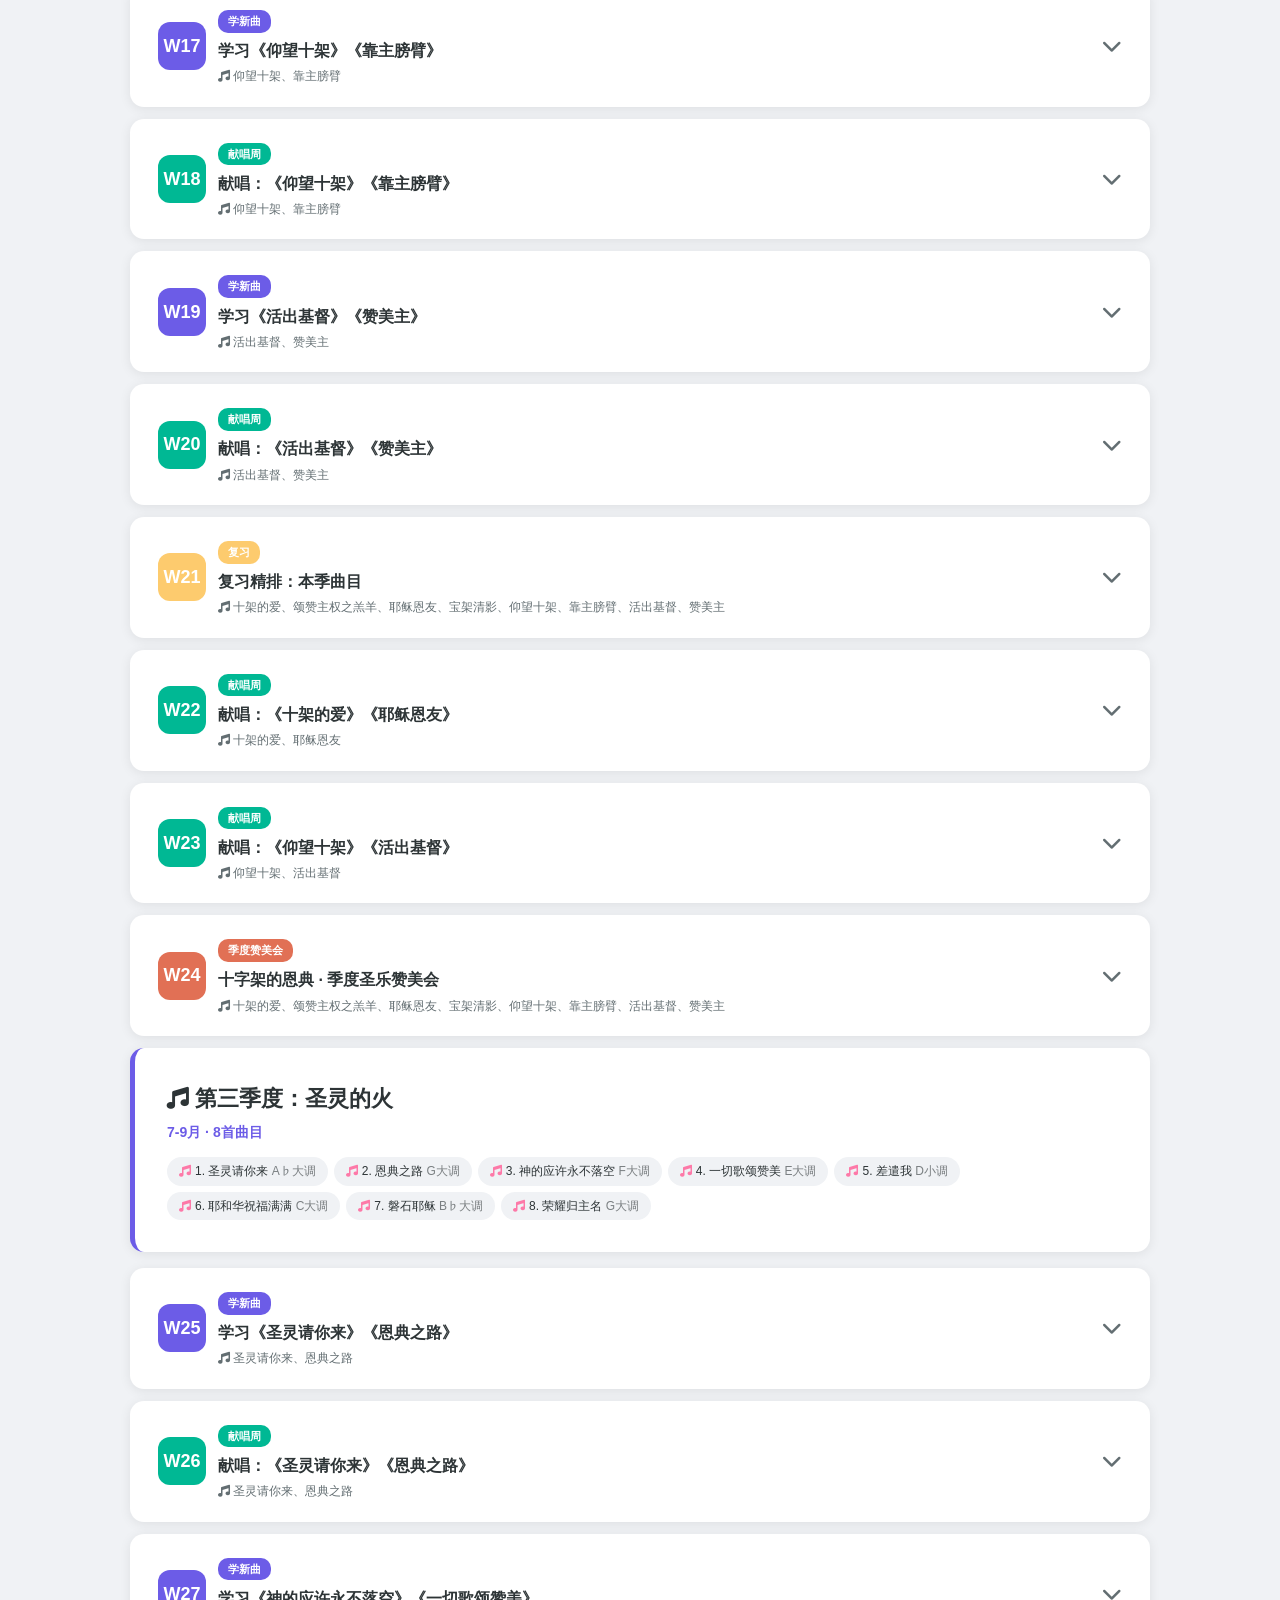
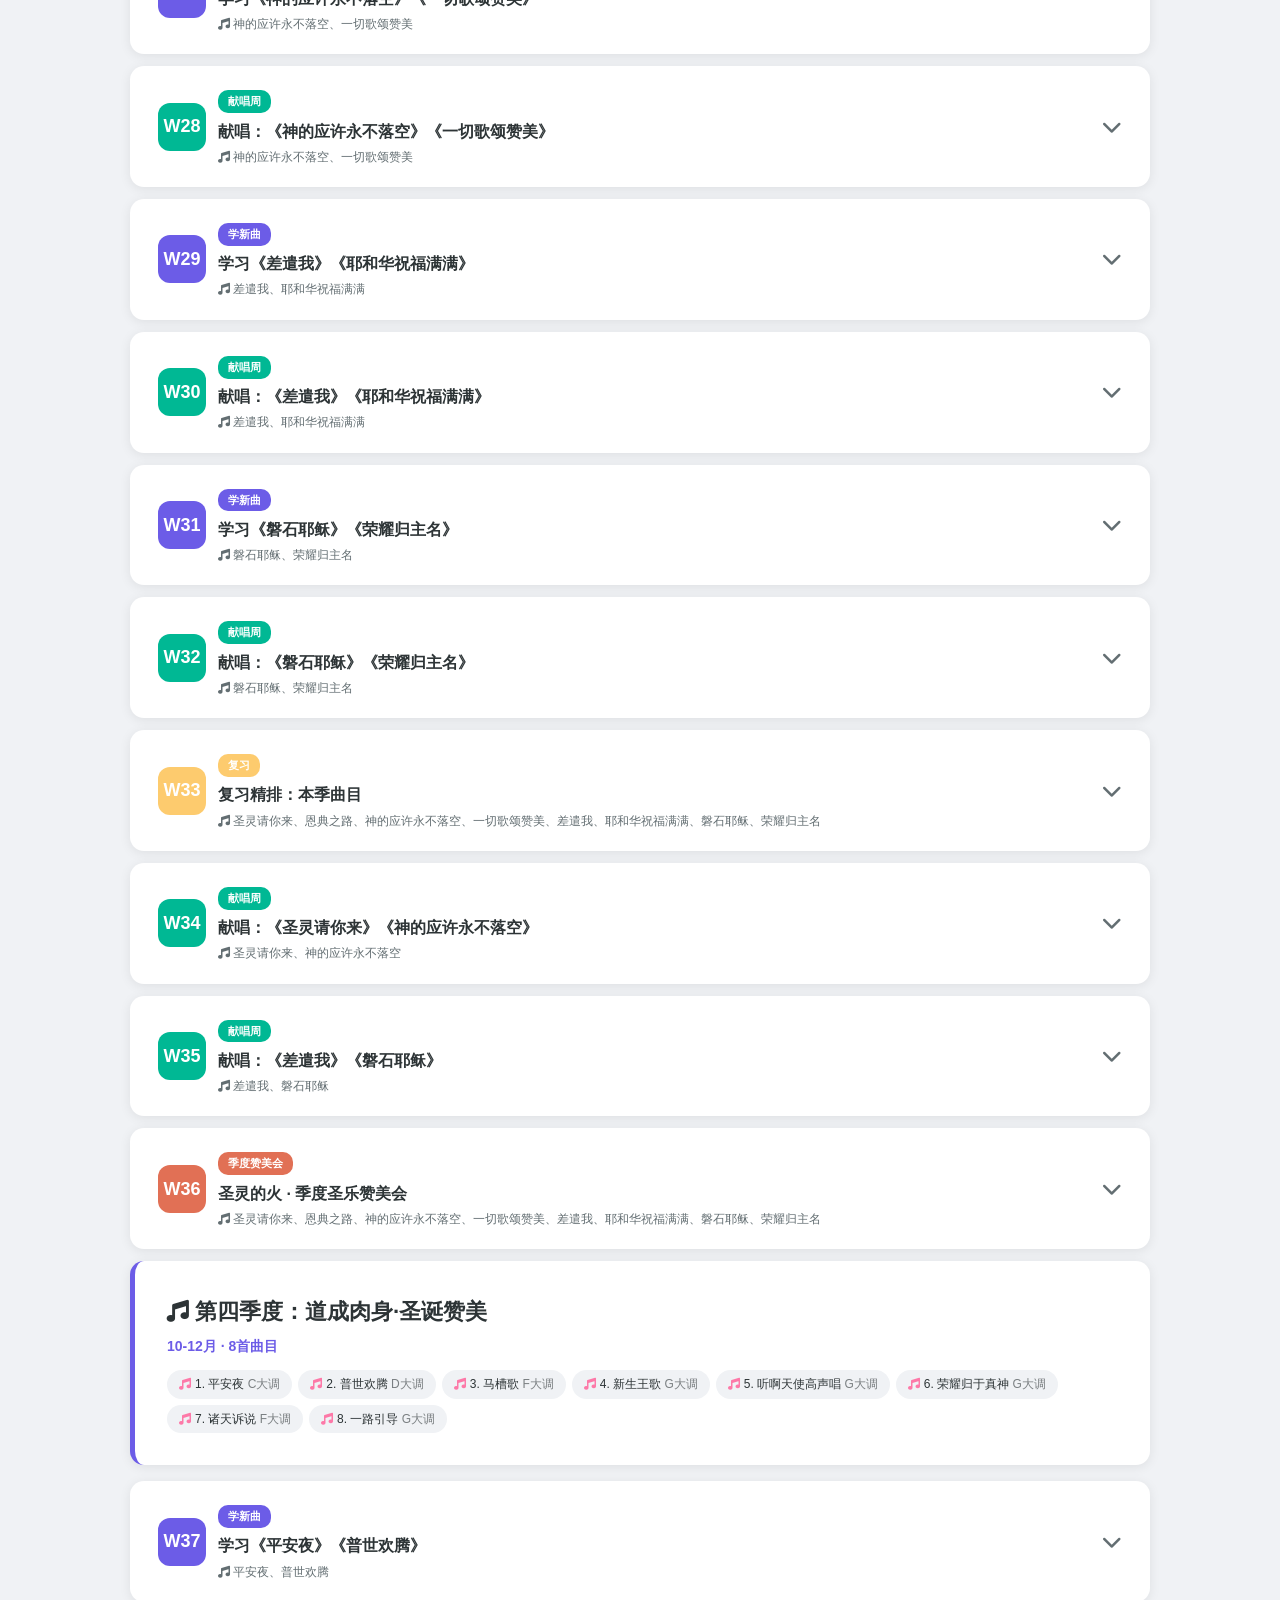
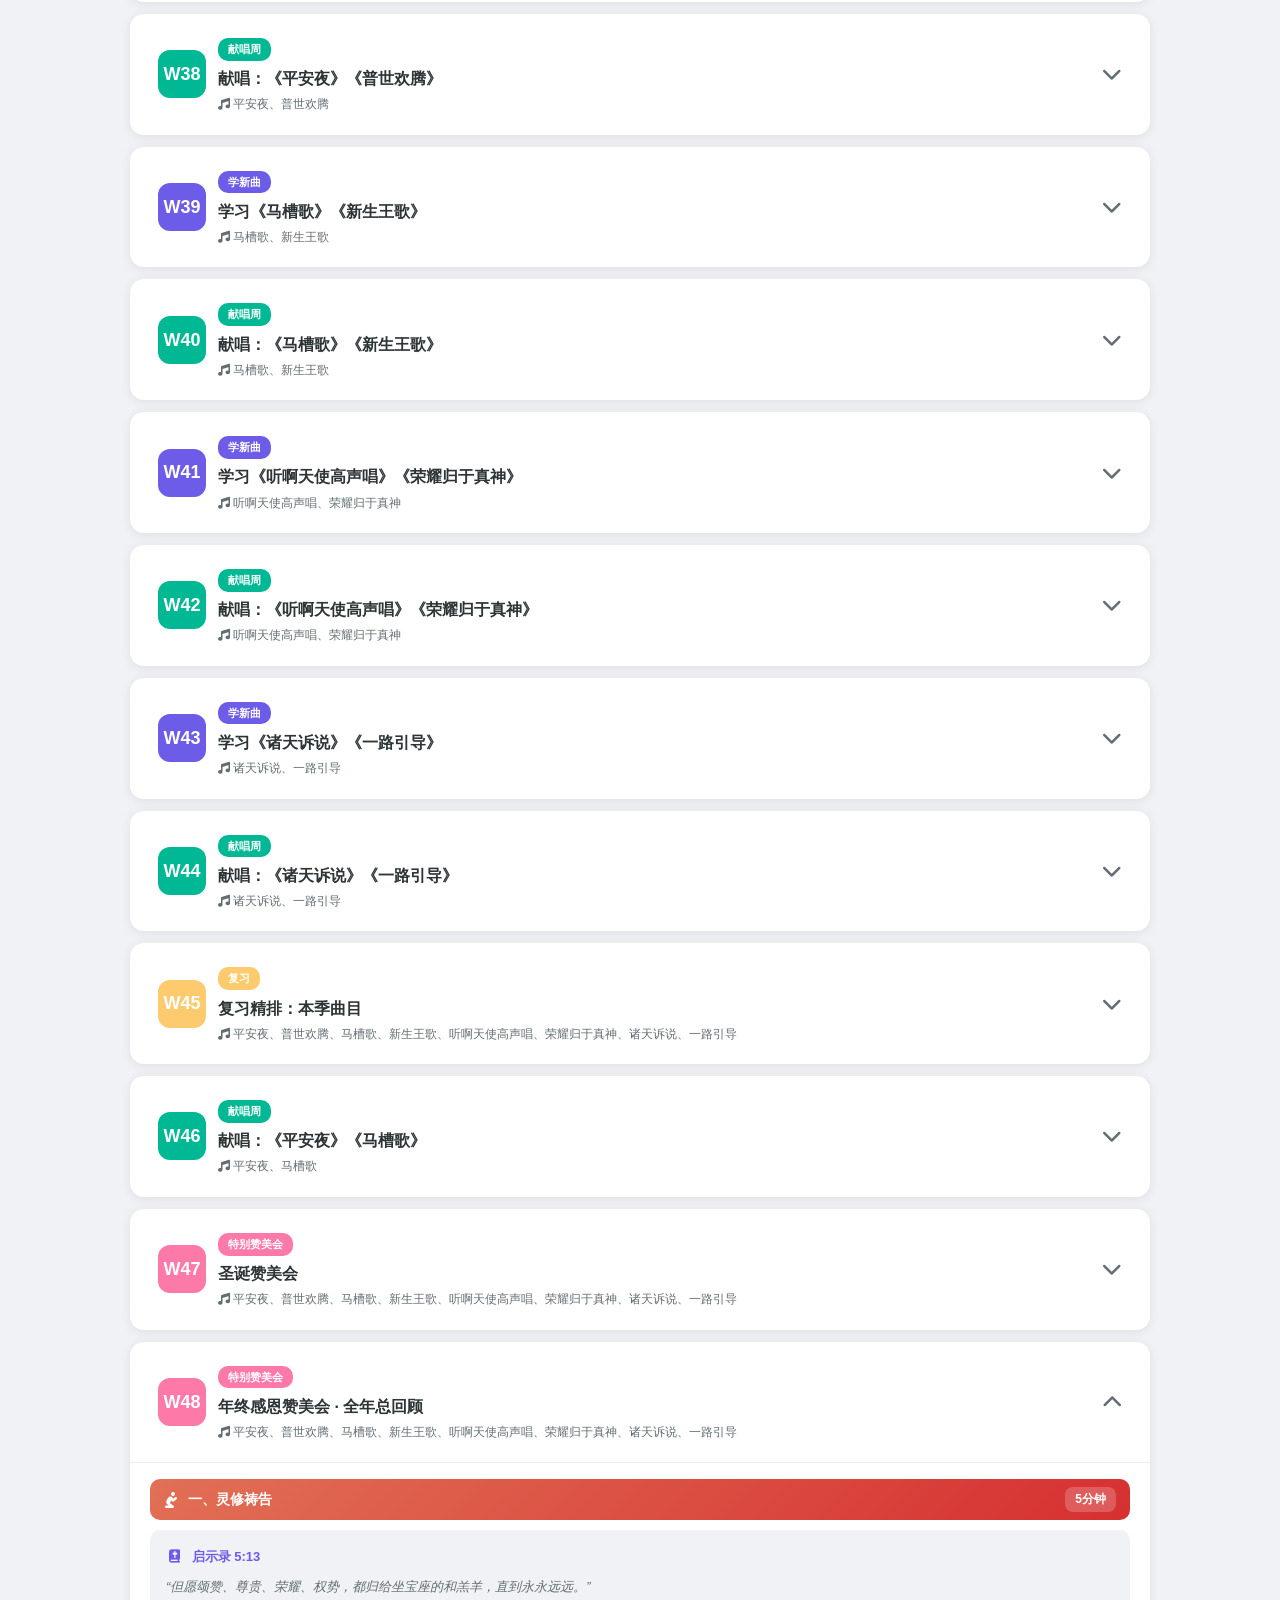
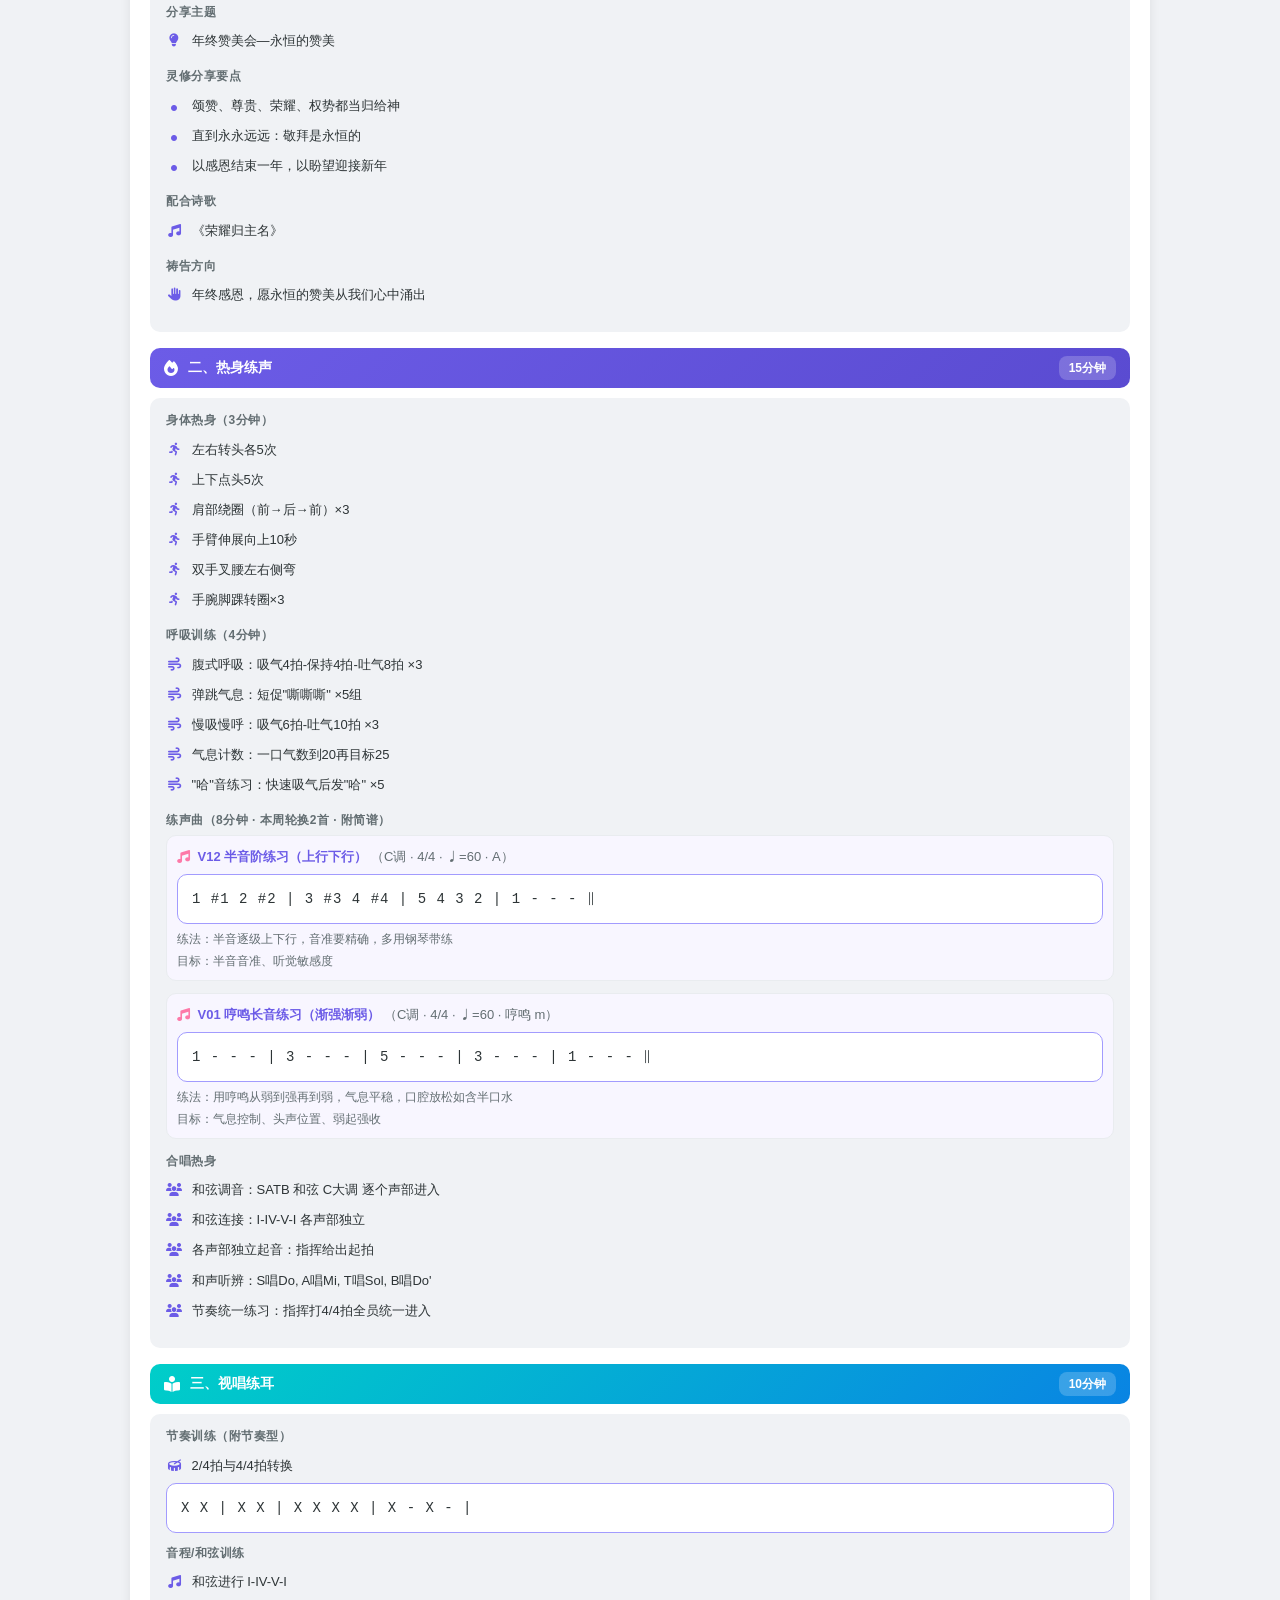
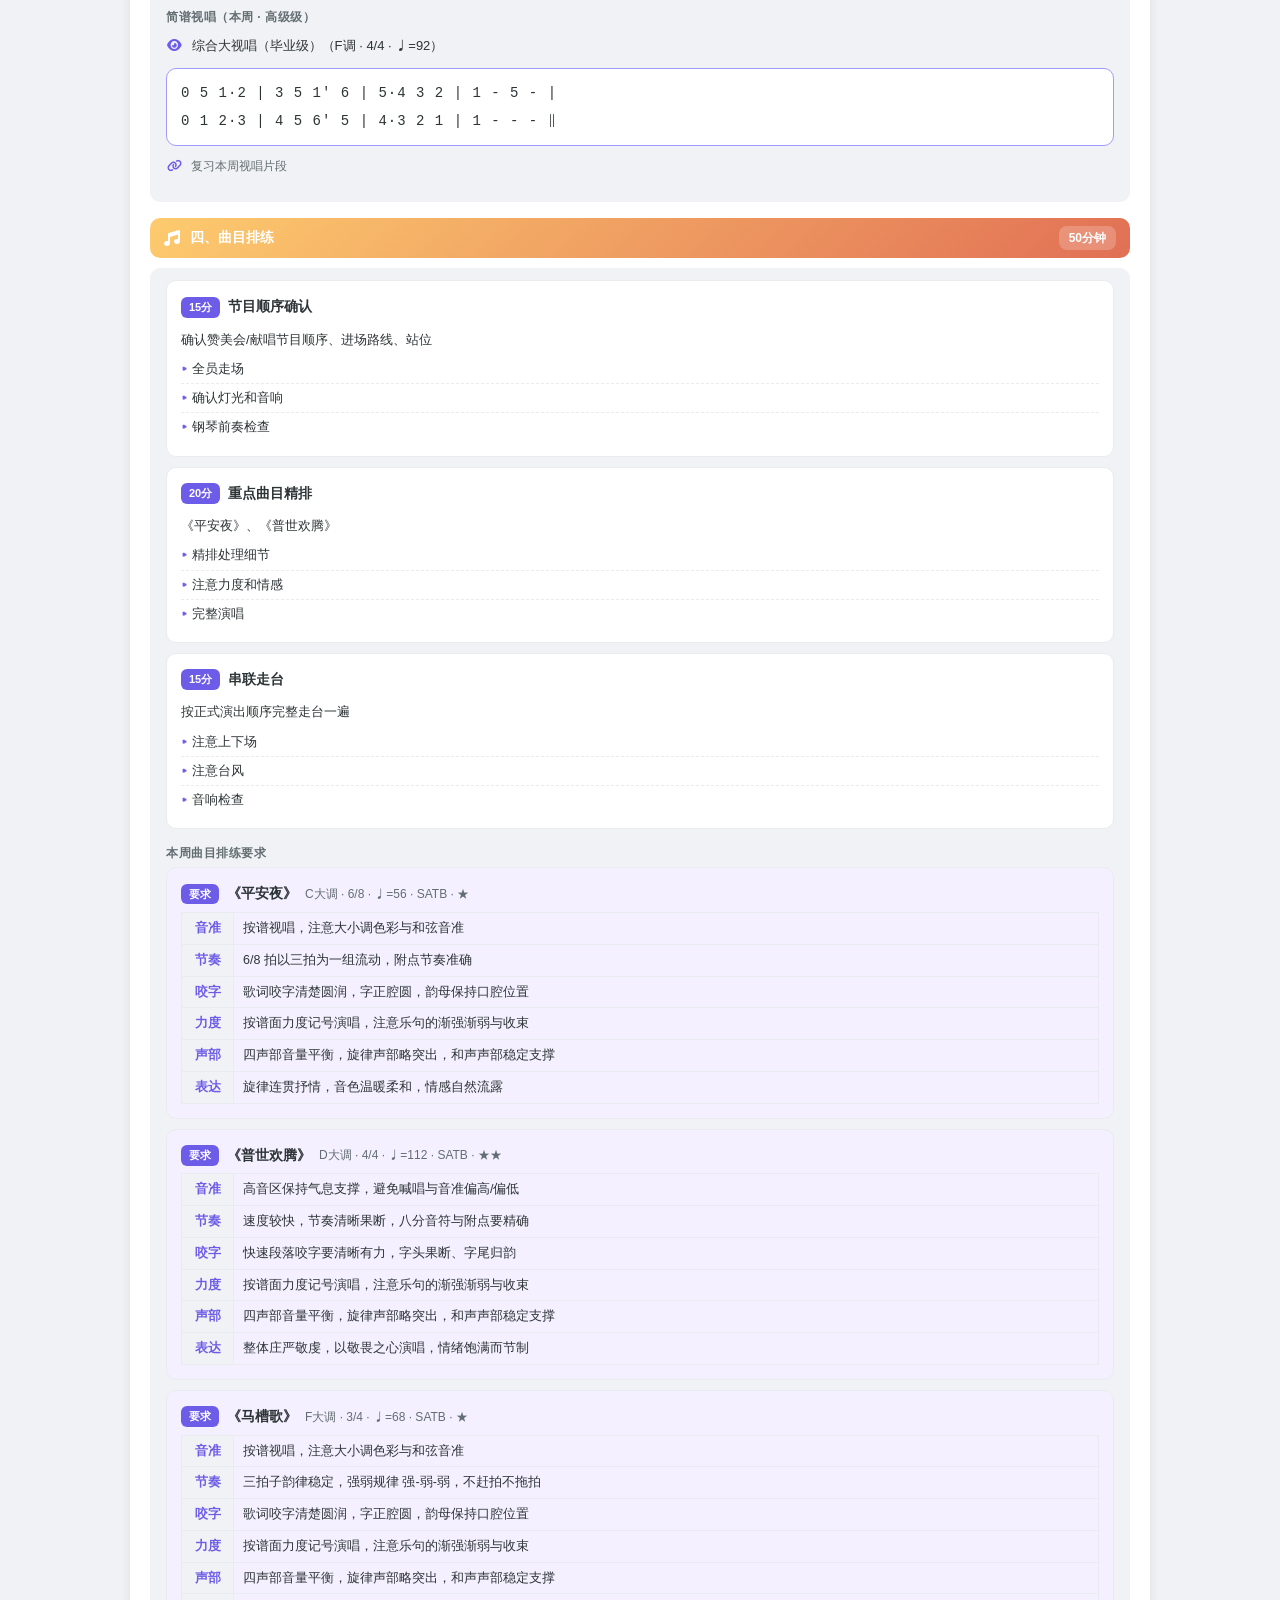
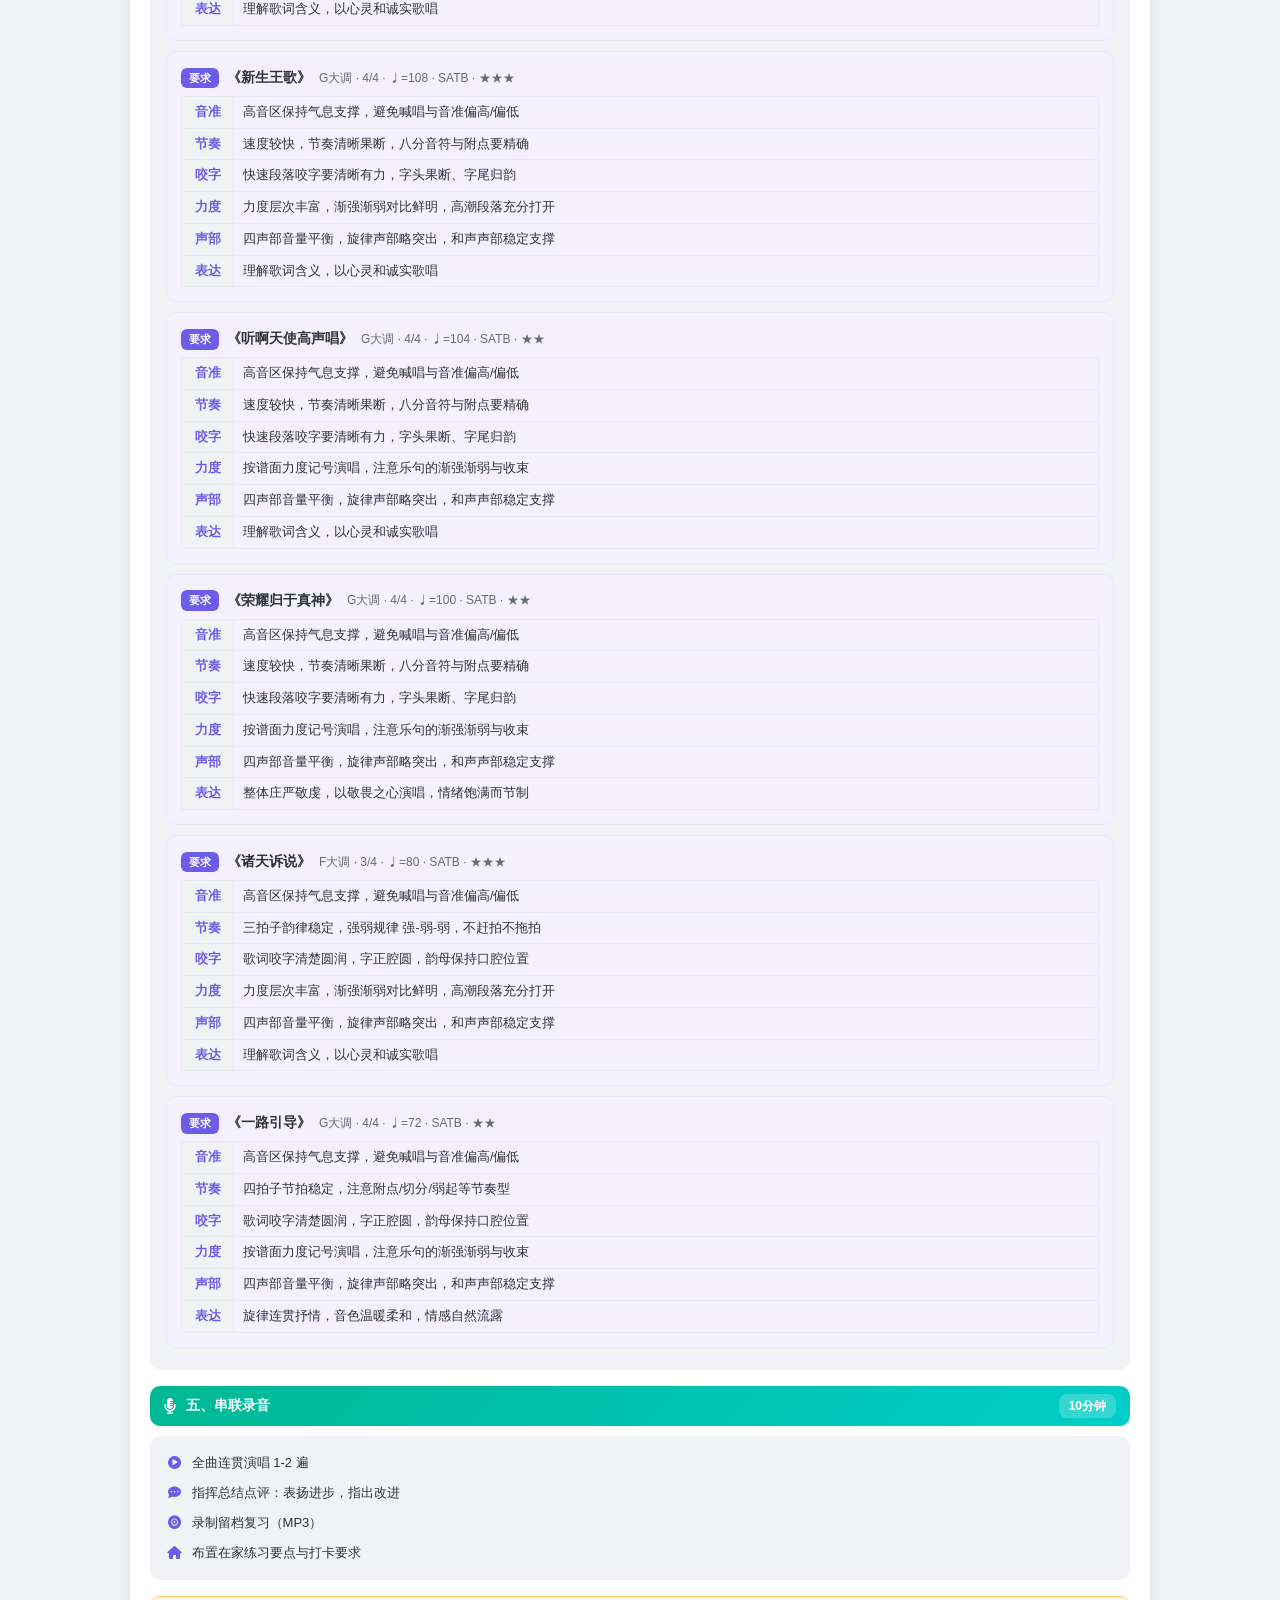
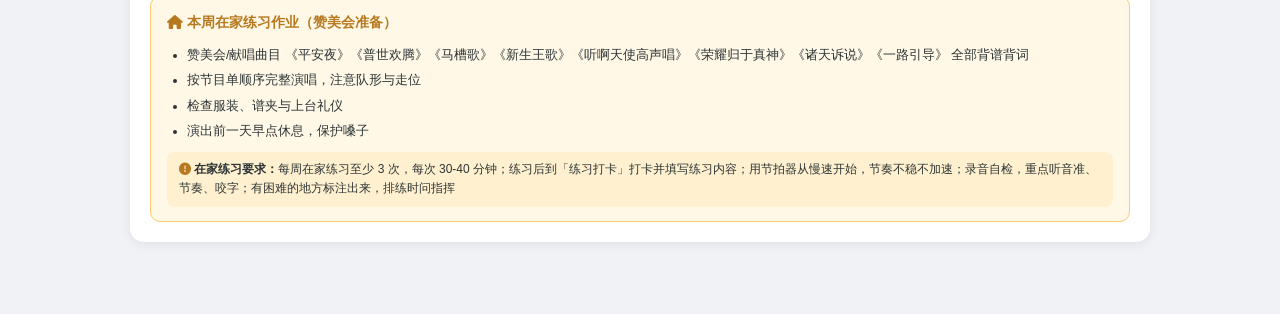
==== commit b2f84e03: "v5：热身练声&视唱练耳52课系列，指挥后台可选起始课/当前课次" ====
--- a/plans.html
+++ b/plans.html
@@ -185,6 +185,7 @@
 
 <div class="container">
   <div id="repo-banner"></div>
+  <div id="lesson-banner"></div>
   <div class="annual-title"><i class="fas fa-calendar-alt"></i> 年度事奉日历</div>
   <div class="annual-grid" id="annual-grid"></div>
 
@@ -197,7 +198,7 @@
 
 <div class="container" id="main"></div>
 
-<script src="js/plans-data.js?v=20260817-2"></script>
+<script src="js/plans-data.js?v=20260817-3"></script>
 <script>
 (() => {
   'use strict';
@@ -525,6 +526,19 @@
     }
     html += `</div>`;
     return html;
+  }
+
+  // ---- 52课系列课程提示 ----
+  function renderLessonBanner() {
+    const el = document.getElementById('lesson-banner');
+    if (!el || typeof PLANS_DATA === 'undefined' || !PLANS_DATA.LESSONS) return;
+    let st = { startLesson: 1, currentLesson: null };
+    try { st = JSON.parse(localStorage.getItem('choir_lesson_settings') || 'null') || st; } catch (e) {}
+    const start = Math.min(Math.max(st.startLesson || 1, 1), 52);
+    const cur = st.currentLesson ? Math.min(Math.max(st.currentLesson, 1), 52) : null;
+    el.innerHTML = `<div style="background:#F4F0FF;border:1px solid var(--primary-light);border-radius:10px;padding:10px 14px;font-size:13px;margin-bottom:16px;">
+      <i class="fas fa-book-reader" style="color:var(--primary);"></i> 热身练声 & 视唱练耳：<strong>52课系列课程</strong> · 全年起始课：<strong>第 ${start} 课</strong>${cur ? ` · 本周课次：<strong>第 ${cur} 课</strong>（指挥后台选用）` : ''}${cur ? ` · ${PLANS_DATA.LESSONS[cur-1].focus}` : ''}
+    </div>`;
   }
 
   // ---- 曲目库来源提示 ----
@@ -573,6 +587,7 @@
 
   // Init
   renderRepoBanner();
+  renderLessonBanner();
   renderAnnual();
   renderRules();
   render();
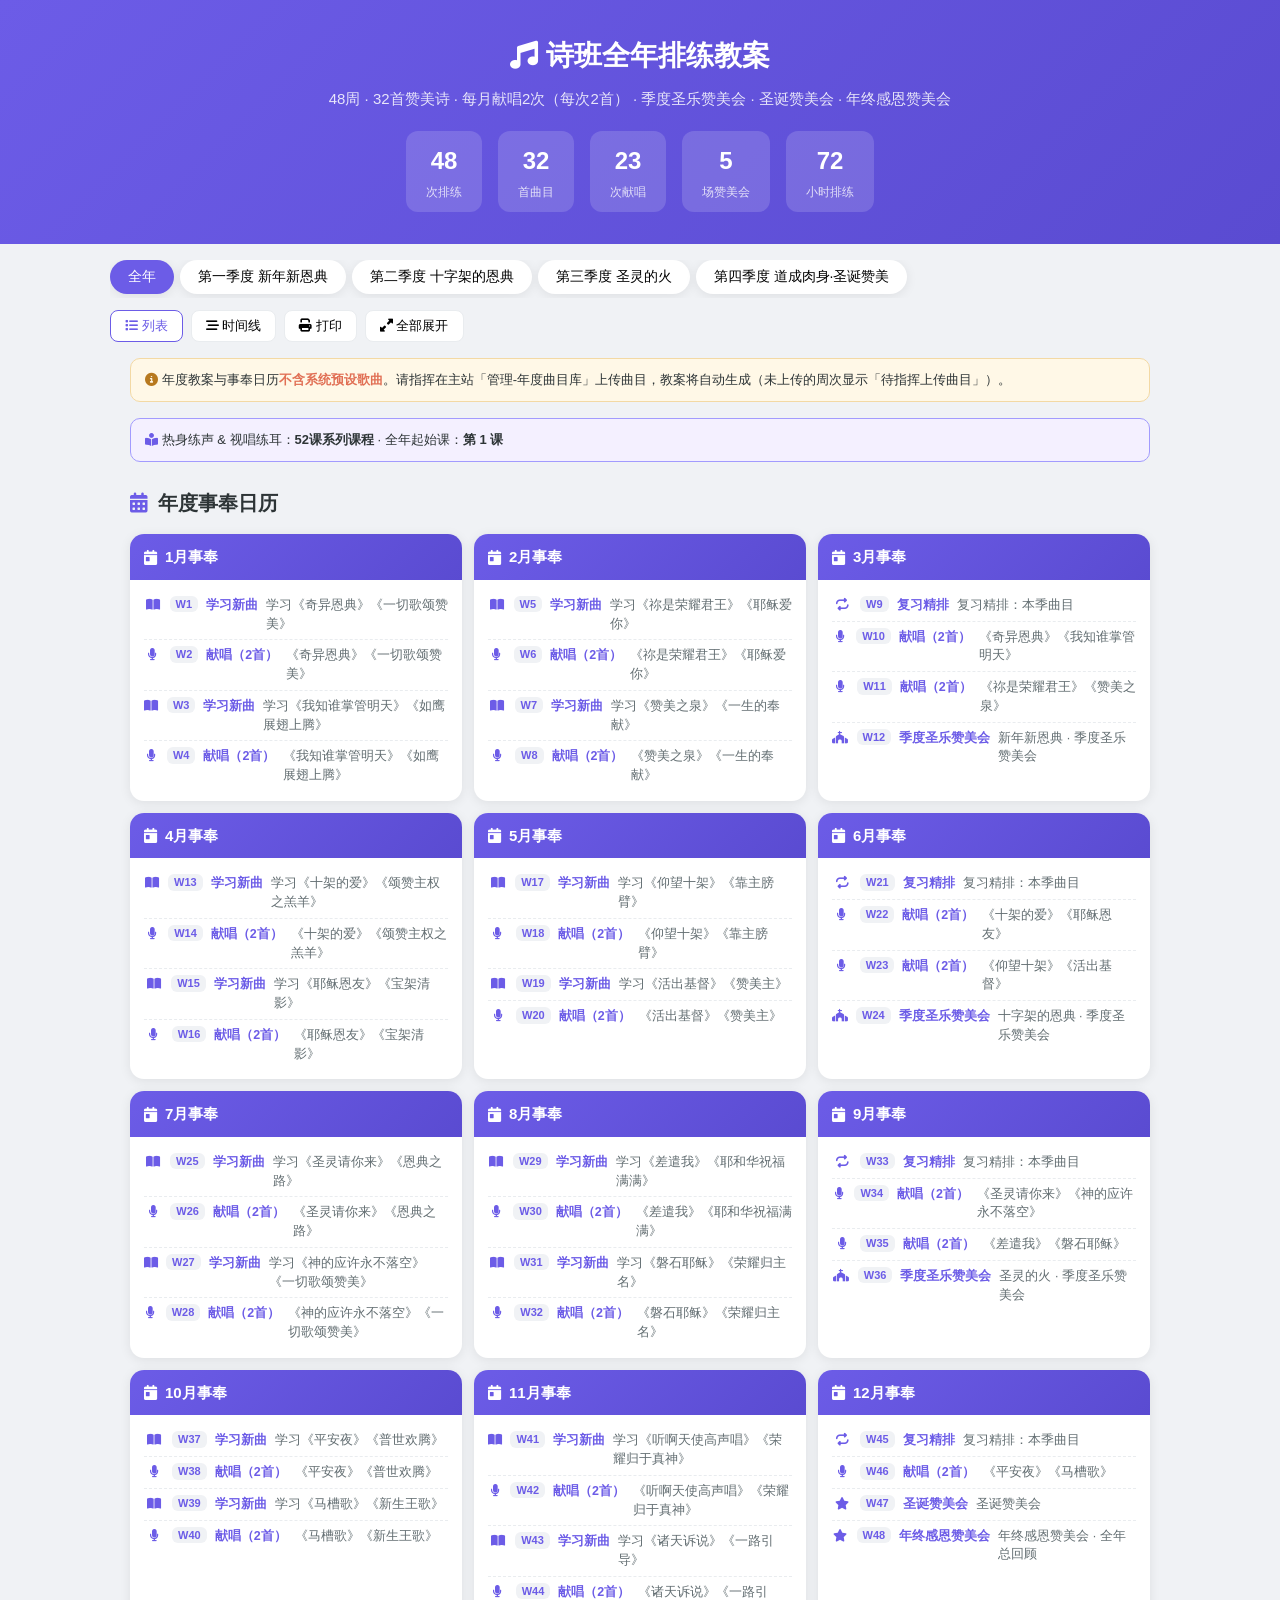
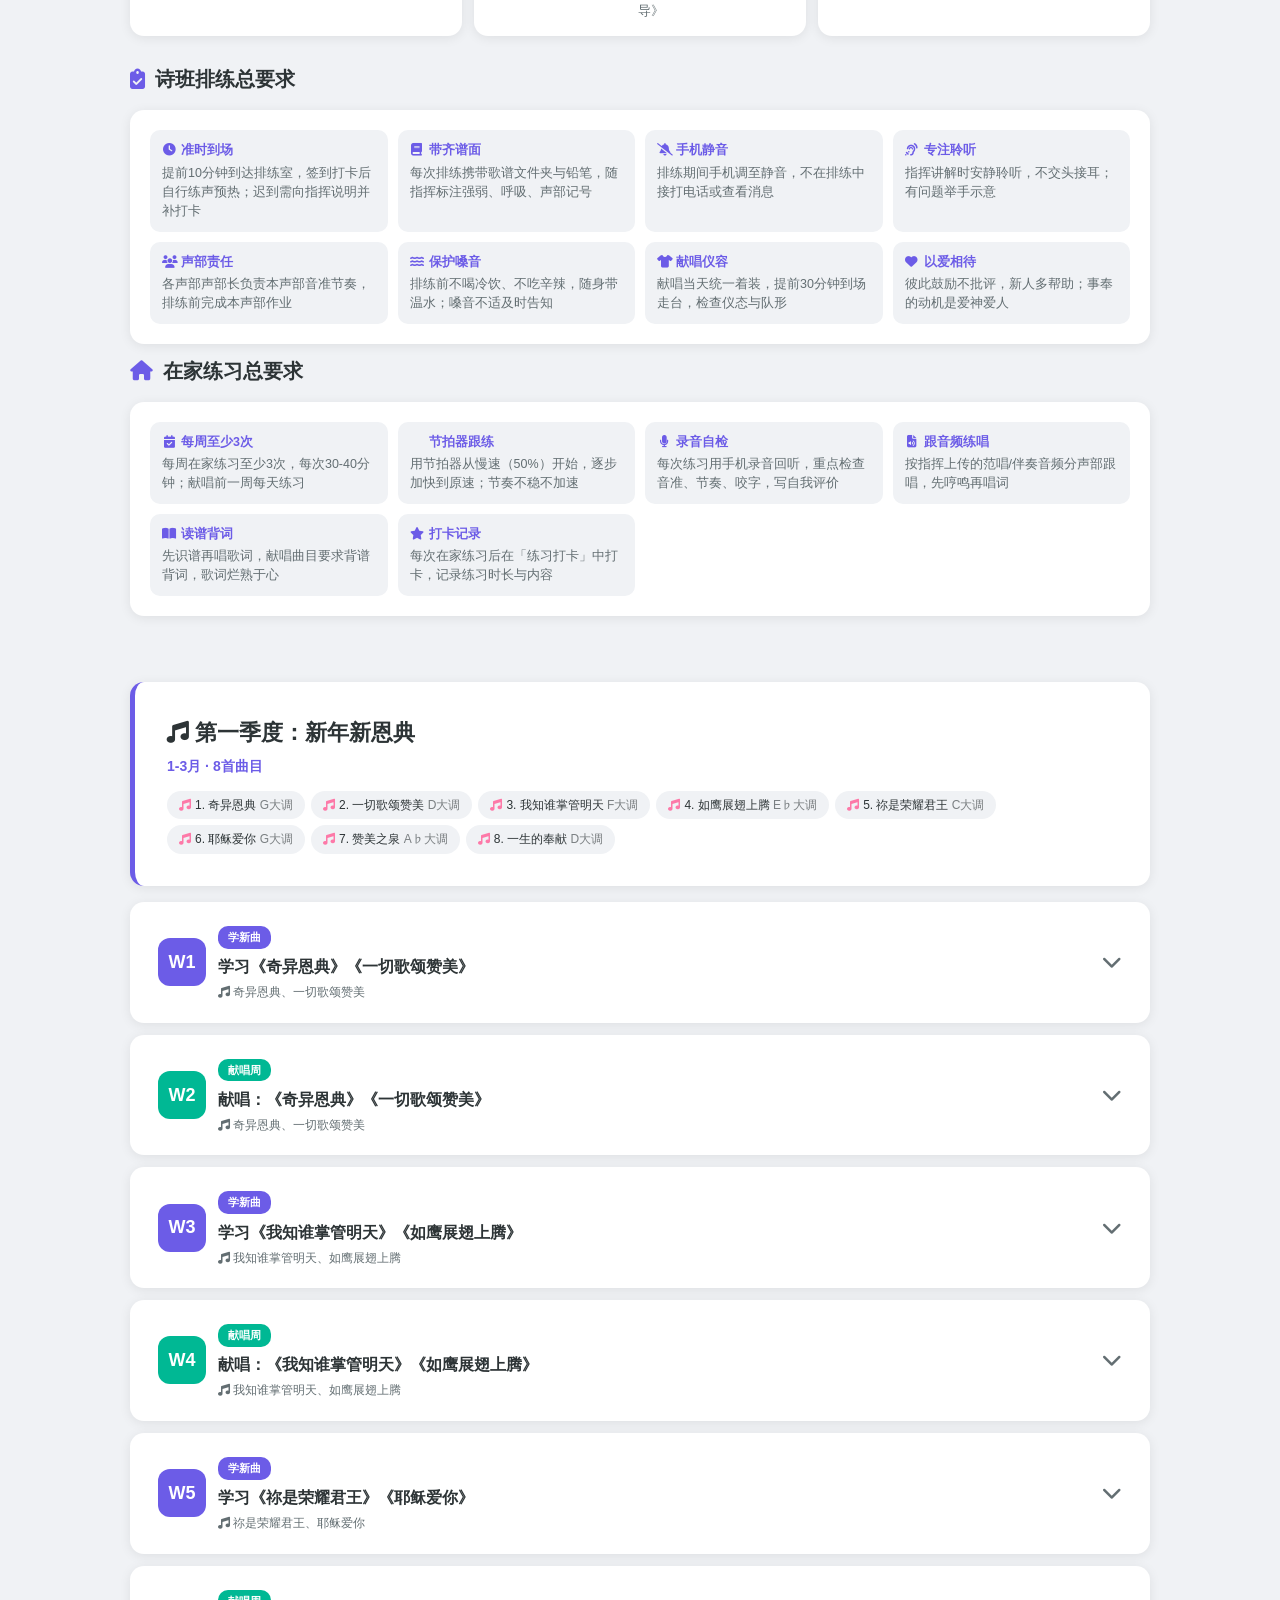
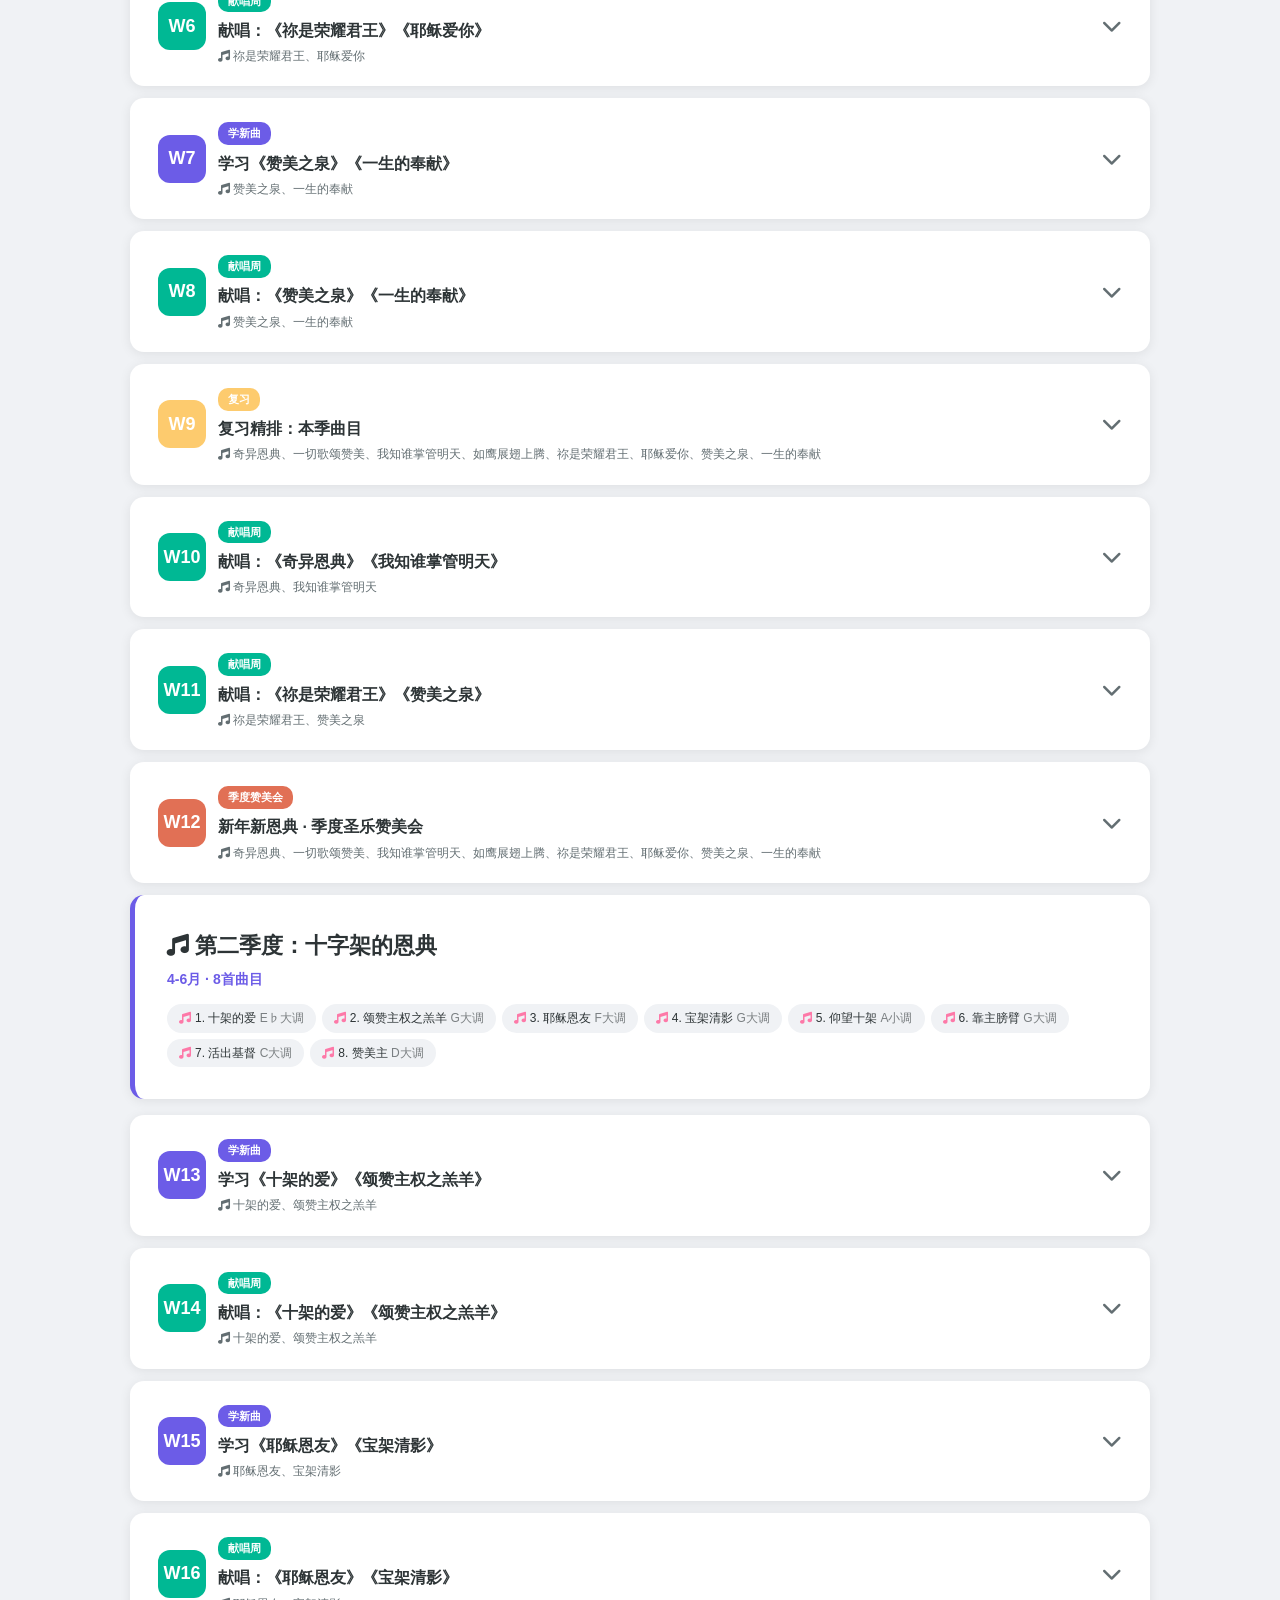
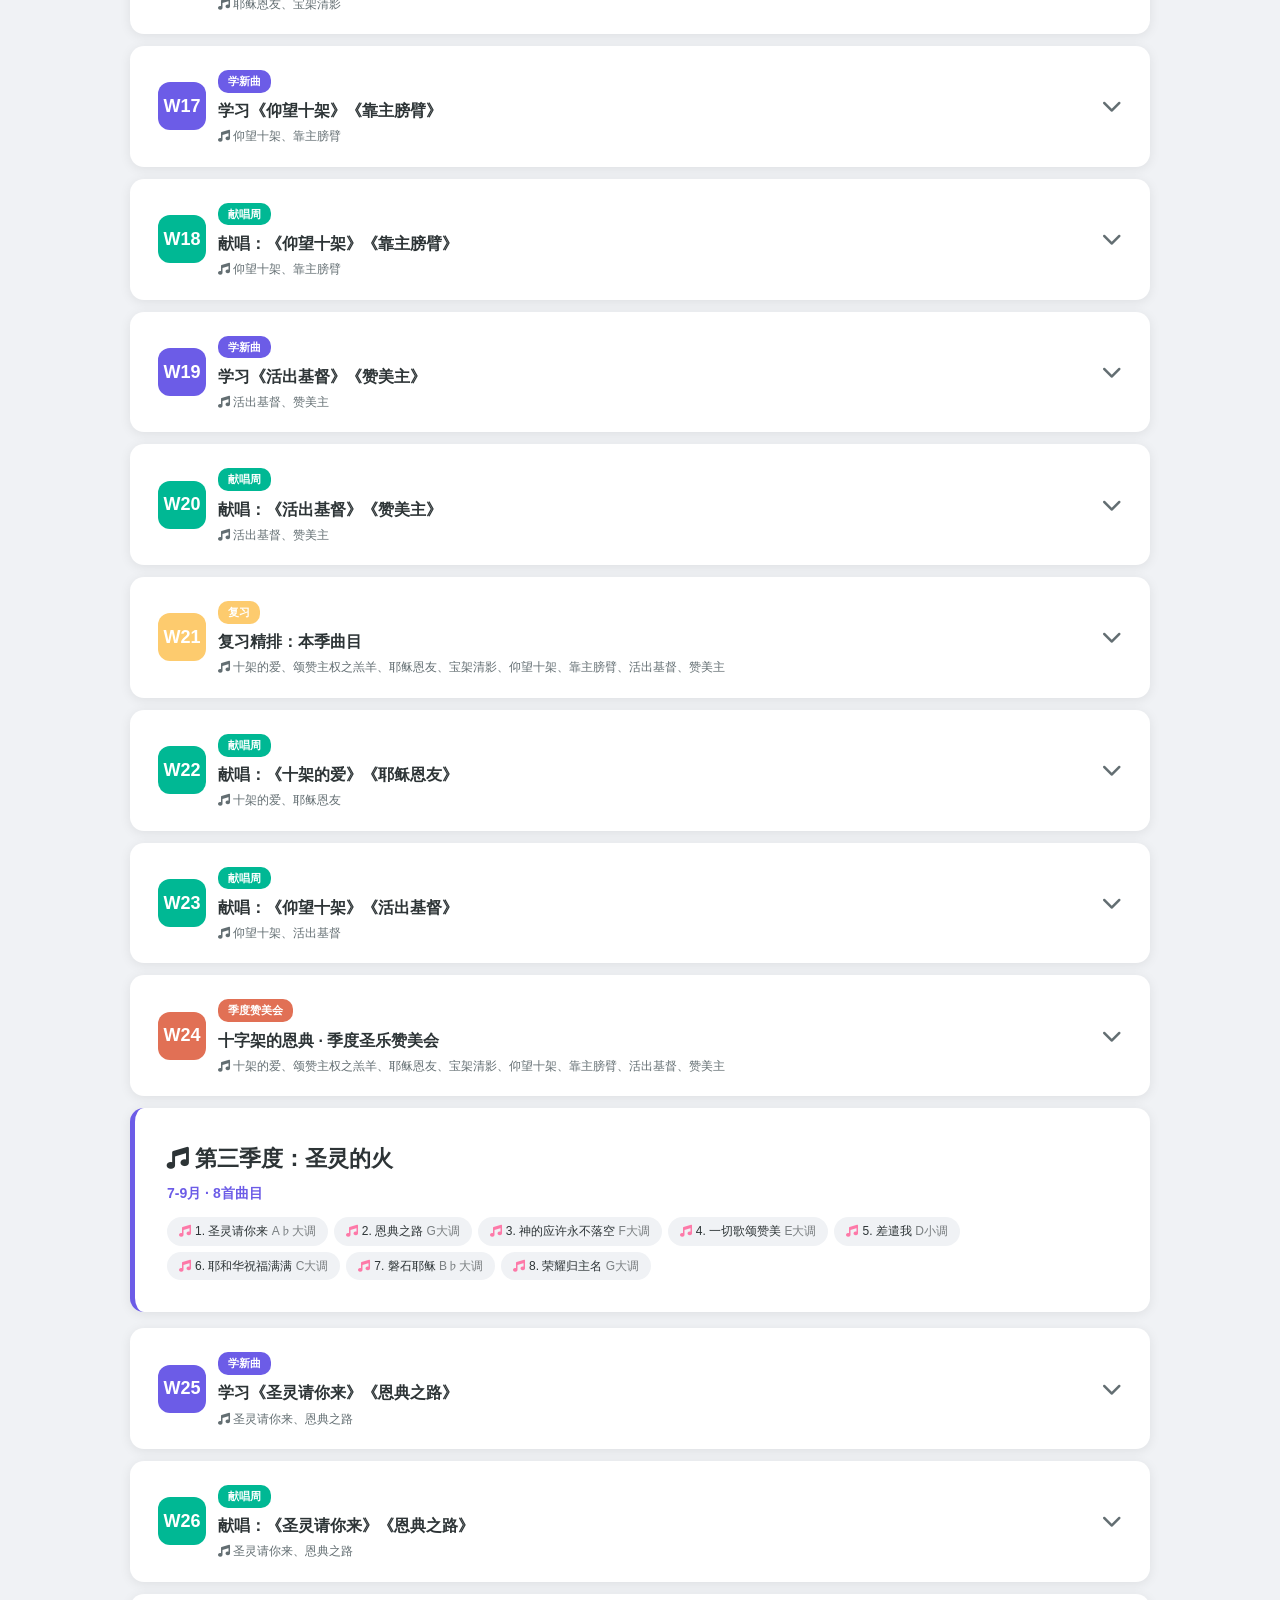
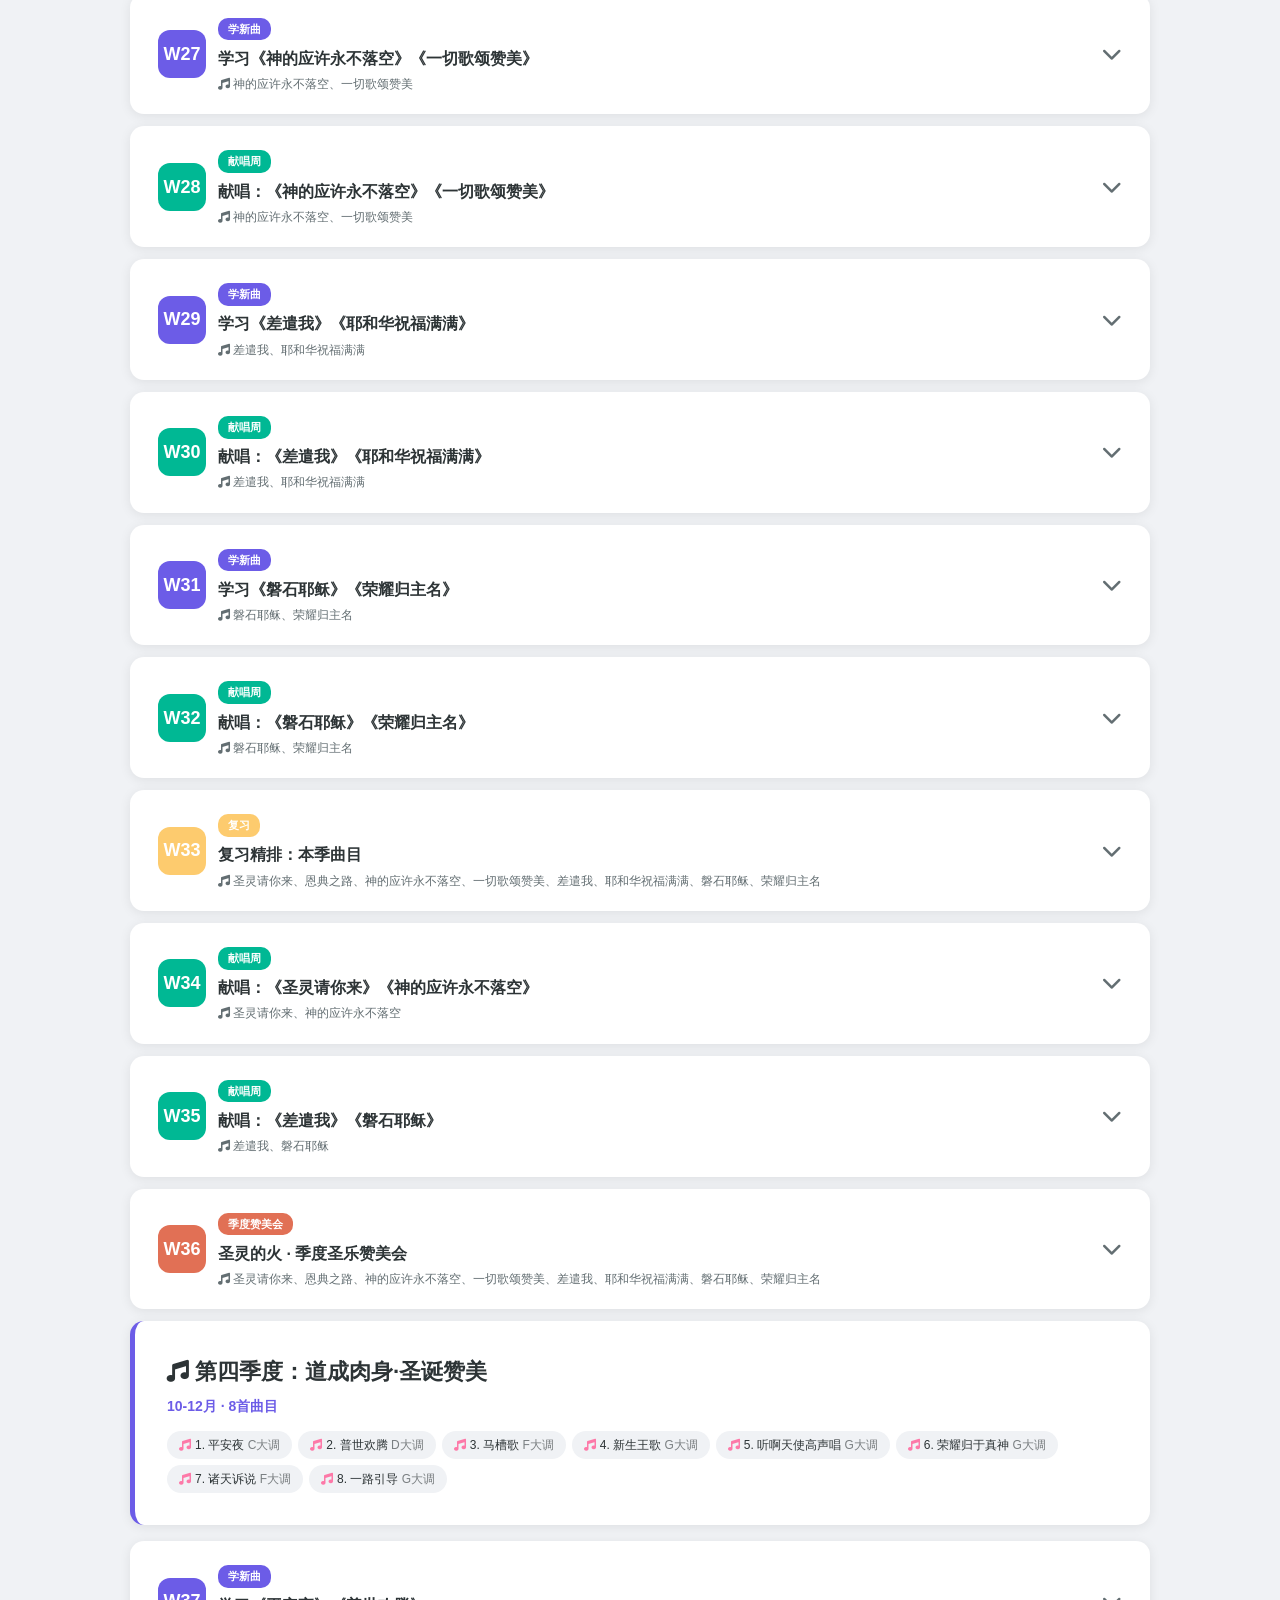
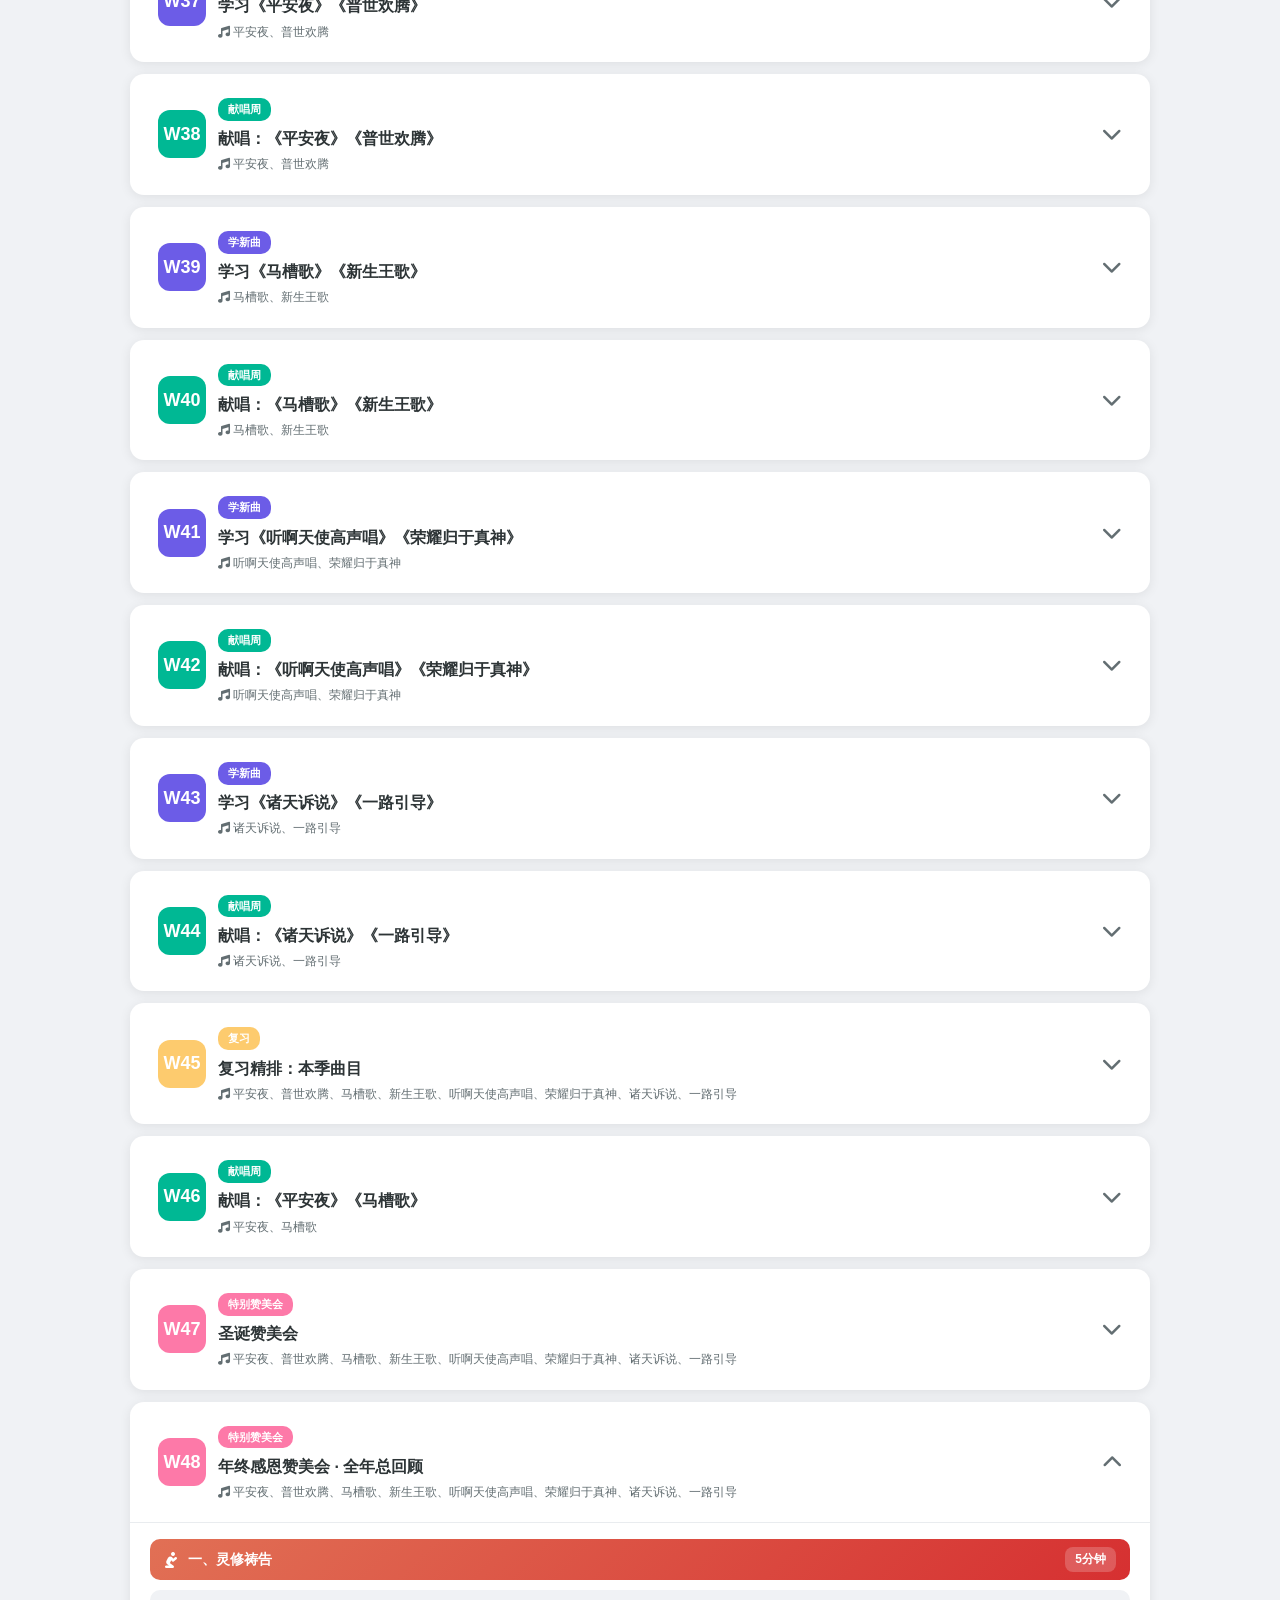
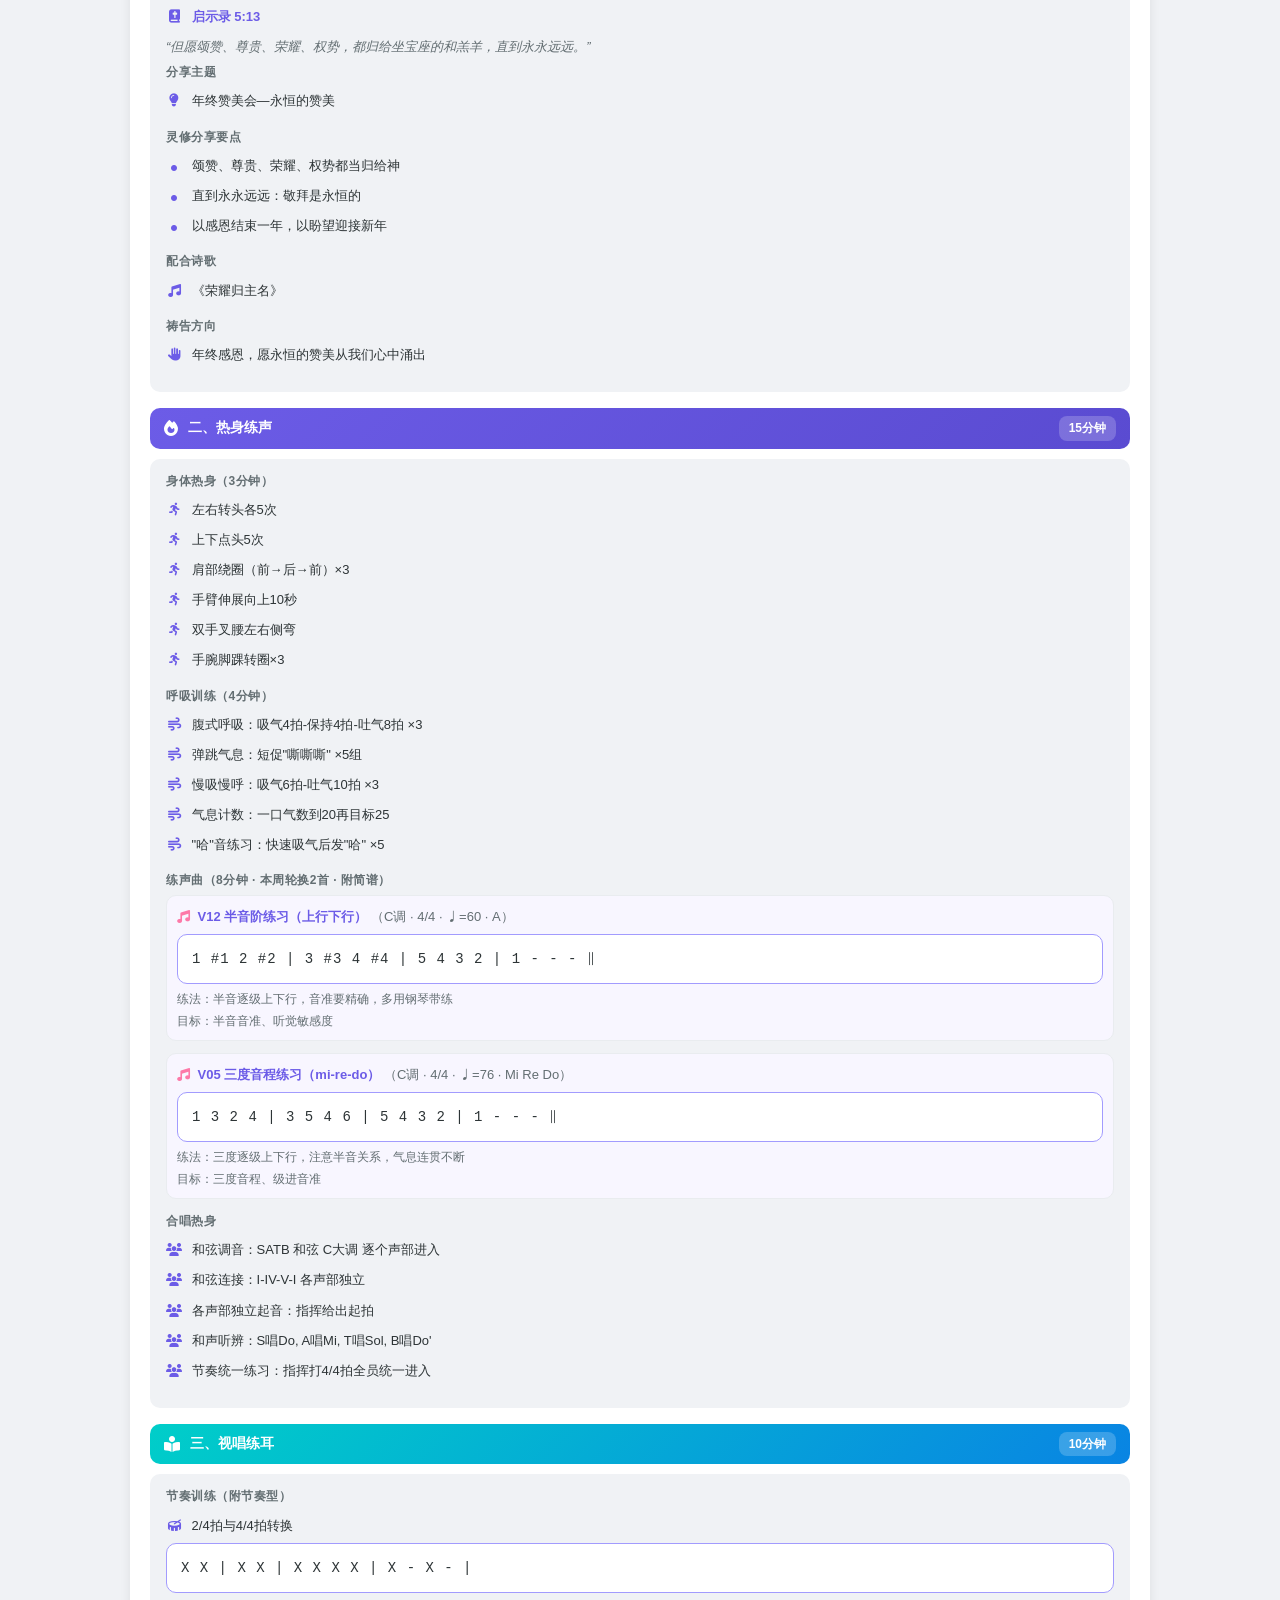
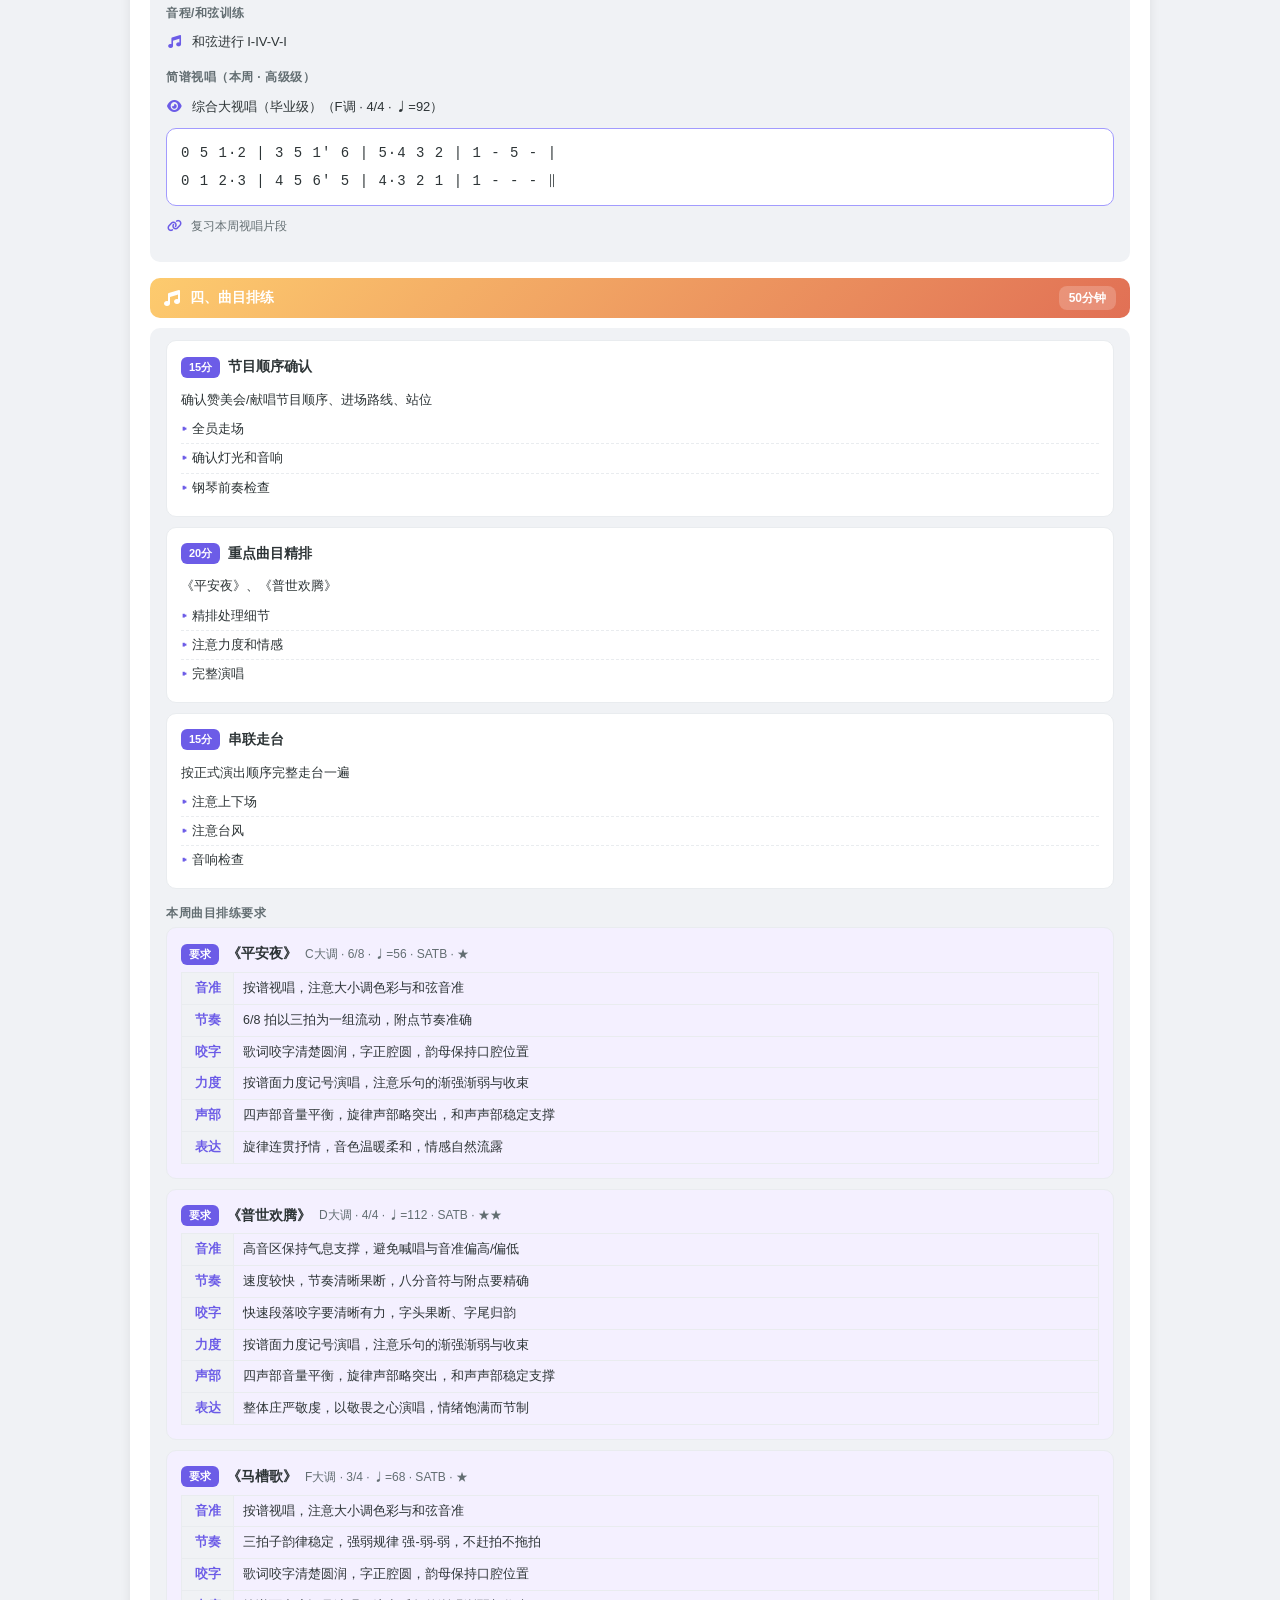
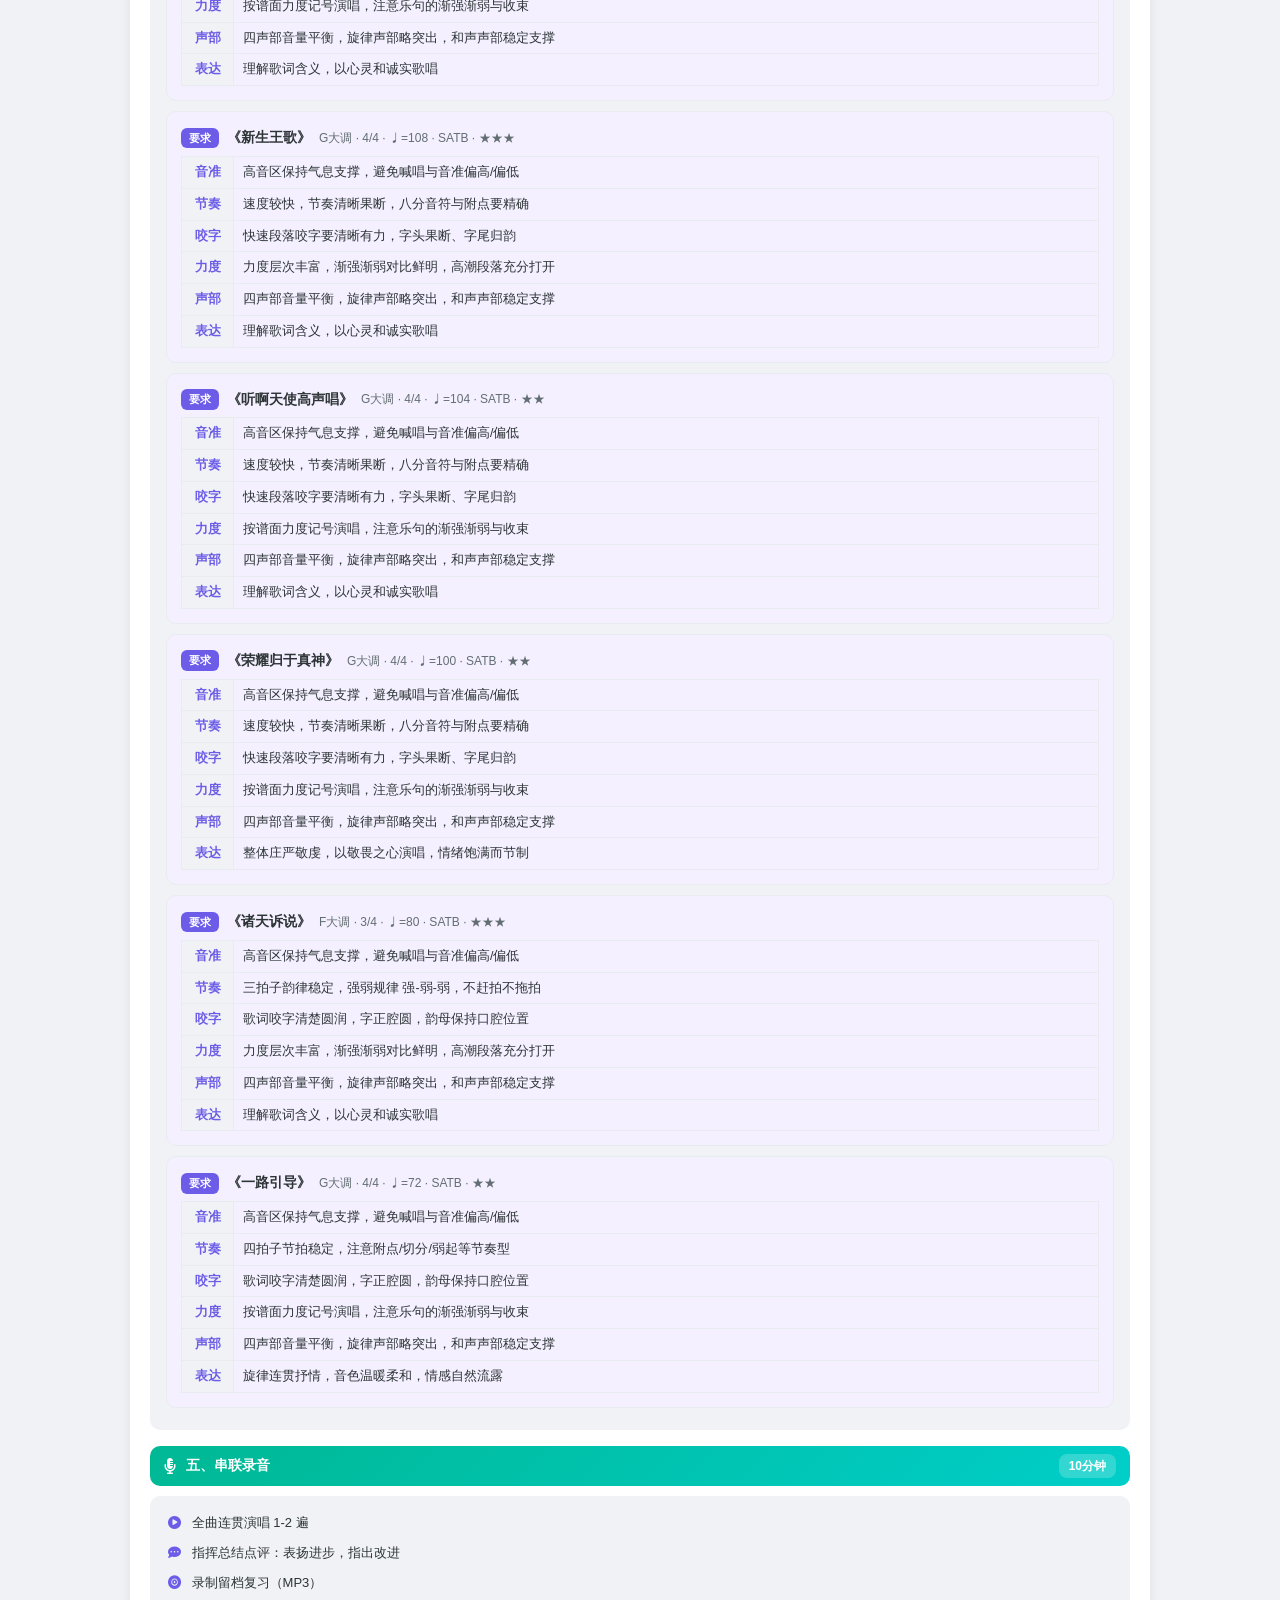
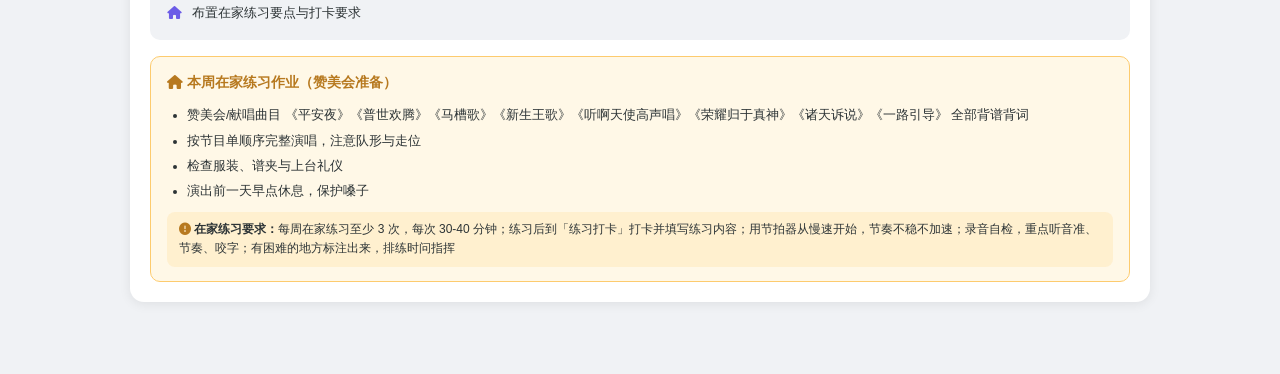
==== commit 40e42777: "v6：清空初始数据·作业带歌曲歌谱要求·学员统计·考勤管理·导出学员册·指挥免打卡·学员本周教案" ====
--- a/plans.html
+++ b/plans.html
@@ -198,7 +198,7 @@
 
 <div class="container" id="main"></div>
 
-<script src="js/plans-data.js?v=20260817-3"></script>
+<script src="js/plans-data.js?v=20260817-4"></script>
 <script>
 (() => {
   'use strict';
@@ -263,7 +263,7 @@
         <h2><i class="fas fa-music"></i> ${q.label}：${q.theme}</h2>
         <div class="theme">${q.months} · ${q.songs.length}首曲目</div>
         <div class="song-grid">
-          ${q.songs.map((s,i) => `<span class="song-tag"><i class="fas fa-music" style="color:var(--accent);margin-right:4px;"></i>${i+1}. ${s.title} <span style="opacity:0.6;">${s.key}</span></span>`).join('')}
+          ${q.songs.length ? q.songs.map((s,i) => `<span class="song-tag"><i class="fas fa-music" style="color:var(--accent);margin-right:4px;"></i>${i+1}. ${s.title} <span style="opacity:0.6;">${s.key}</span></span>`).join('') : `<span style="font-size:12px;color:#E17055;font-weight:600;"><i class="fas fa-exclamation-circle"></i> 本季曲目待指挥上传，上传后自动生成</span>`}
         </div>
       </div>
     `;
@@ -551,7 +551,7 @@
     const total = has ? ['Q1','Q2','Q3','Q4'].reduce((n,q)=>n+(r[q]?r[q].length:0),0) : 0;
     el.innerHTML = has
       ? `<div style="background:#E8F5E9;border:1px solid #A5D6A7;border-radius:10px;padding:10px 14px;font-size:13px;margin-bottom:16px;"><i class="fas fa-check-circle" style="color:var(--success);"></i> 当前教案曲目库由指挥后台上传管理（共 ${total} 首）；修改请到主站「管理-年度曲目库」。</div>`
-      : `<div style="background:#FFF8E7;border:1px solid #F3D9A4;border-radius:10px;padding:10px 14px;font-size:13px;margin-bottom:16px;"><i class="fas fa-info-circle" style="color:#B7791F;"></i> 当前使用系统内置默认曲目；指挥可在主站「管理-年度曲目库」上传自定义曲目，教案将自动重新生成。</div>`;
+      : `<div style="background:#FFF8E7;border:1px solid #F3D9A4;border-radius:10px;padding:10px 14px;font-size:13px;margin-bottom:16px;"><i class="fas fa-info-circle" style="color:#B7791F;"></i> 年度教案与事奉日历<span style="color:#E17055;font-weight:700;">不含系统预设歌曲</span>。请指挥在主站「管理-年度曲目库」上传曲目，教案将自动生成（未上传的周次显示「待指挥上传曲目」）。</div>`;
   }
 
   // ---- 年度事奉日历 + 要求 ----
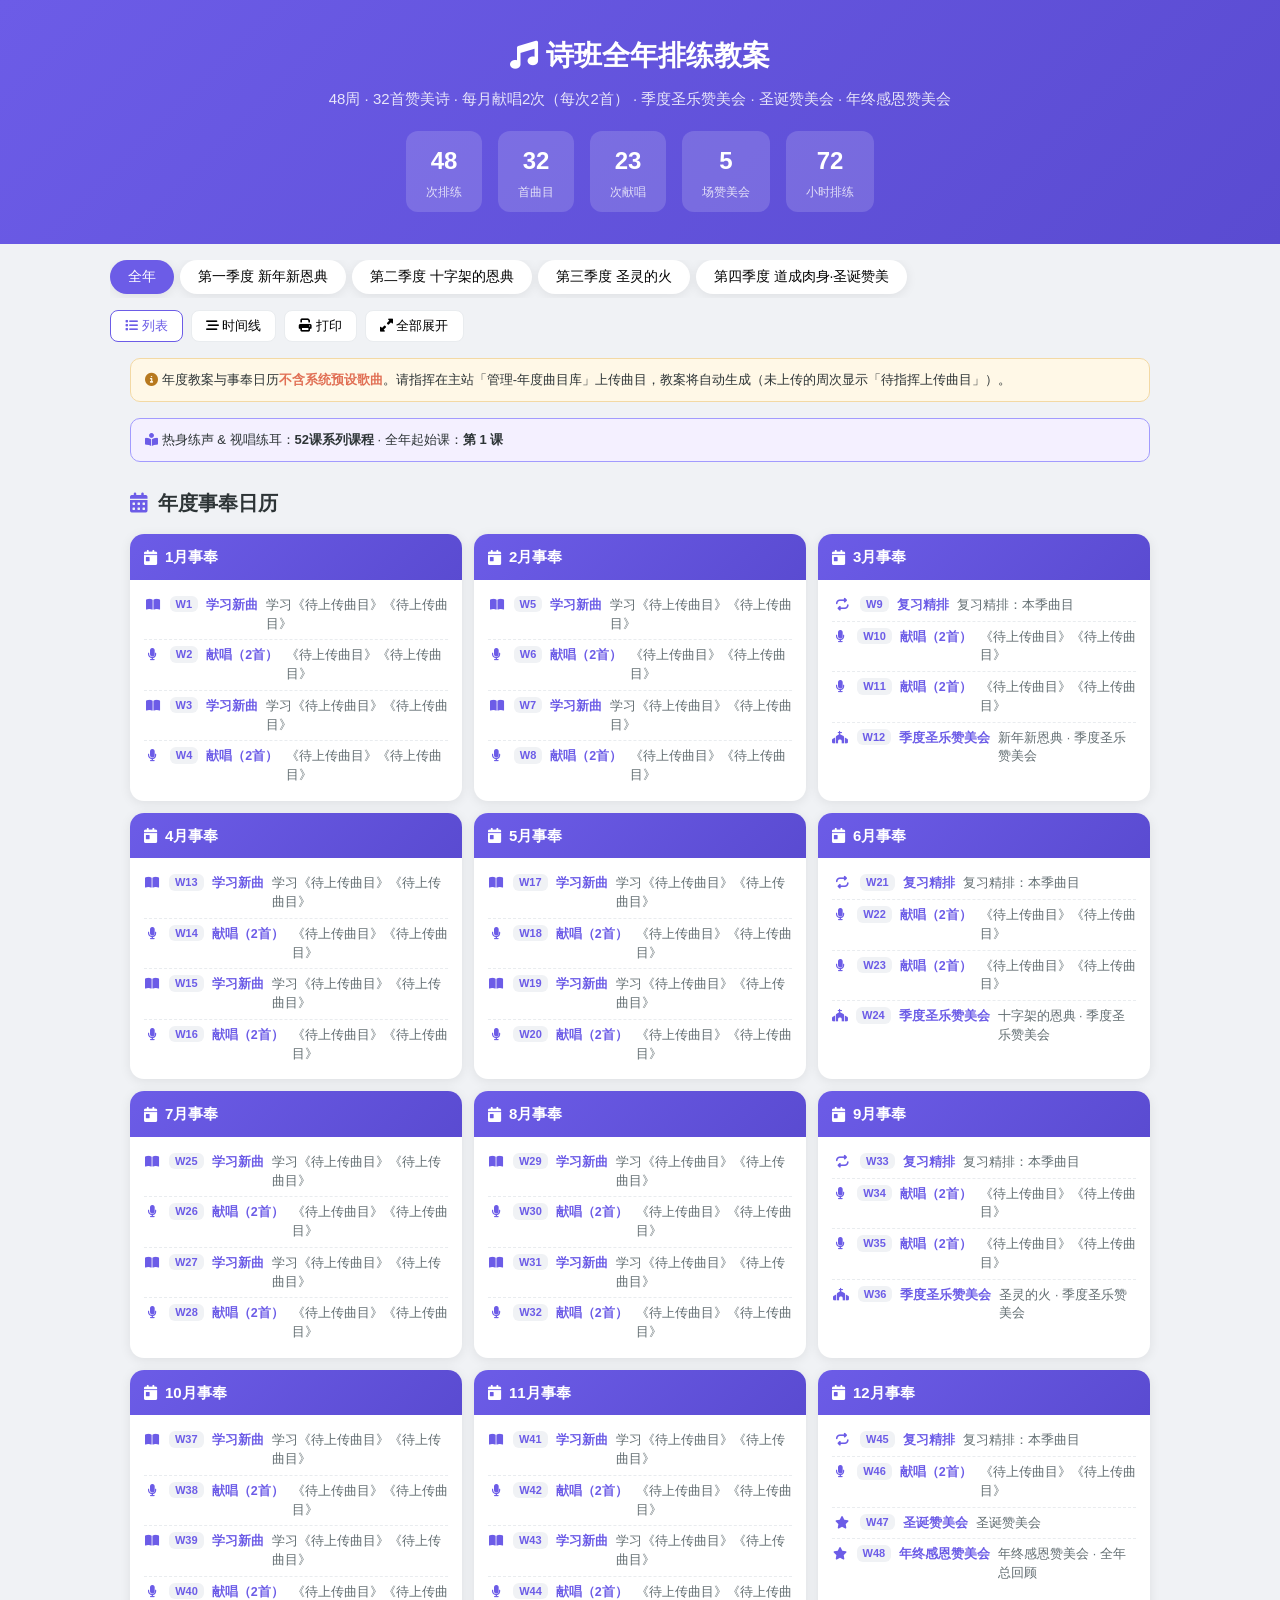
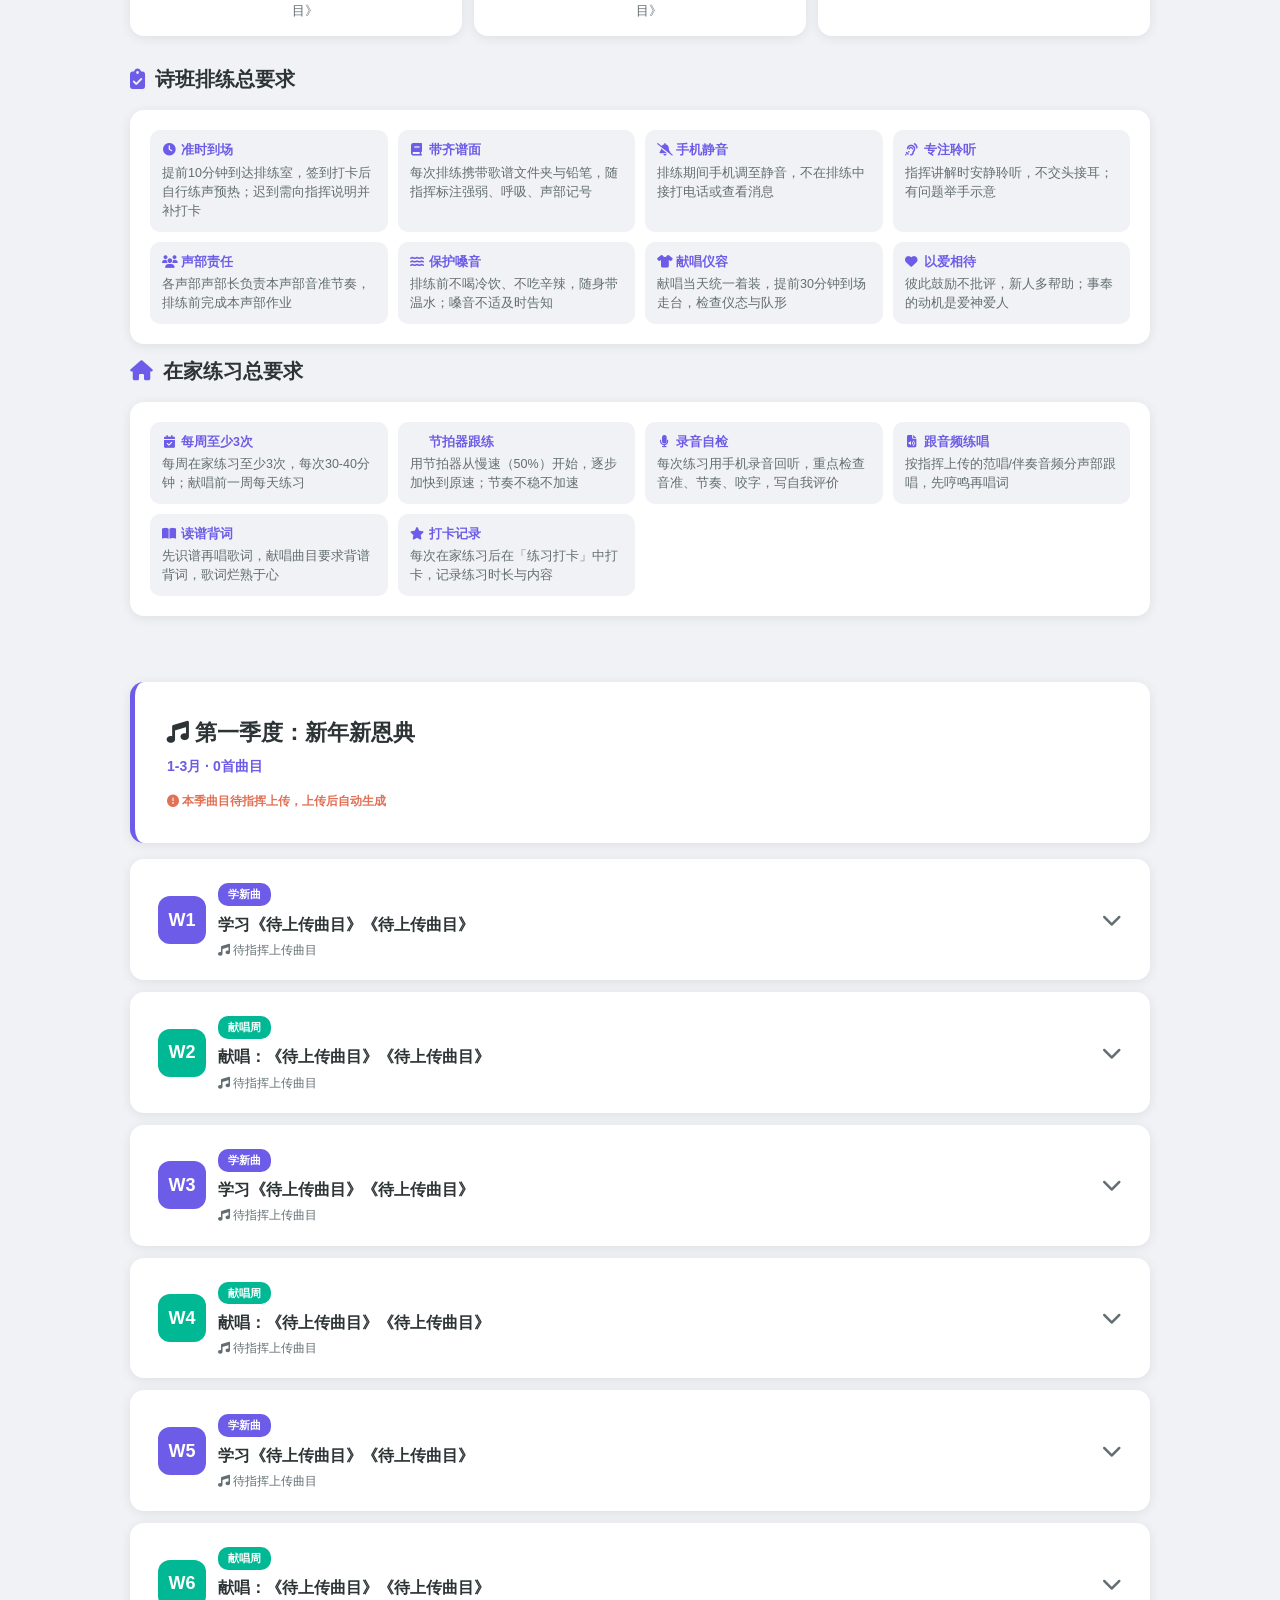
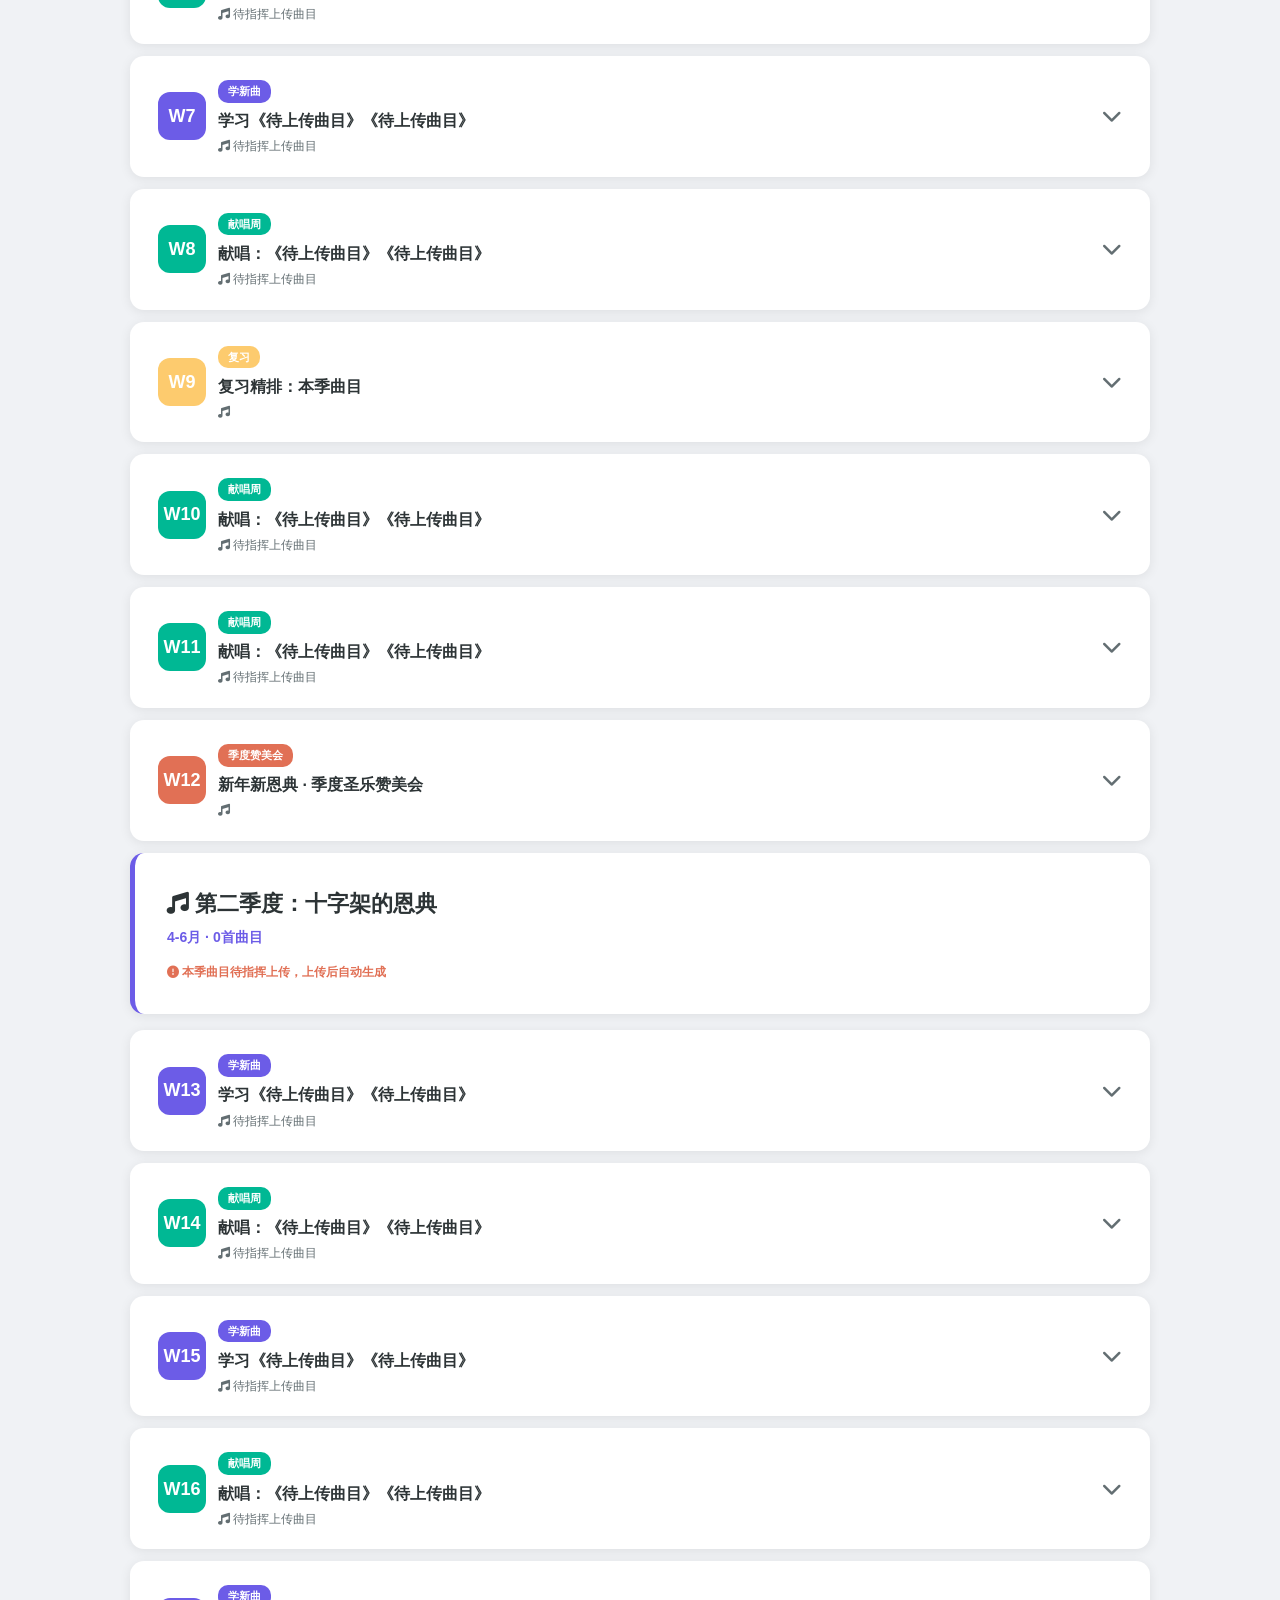
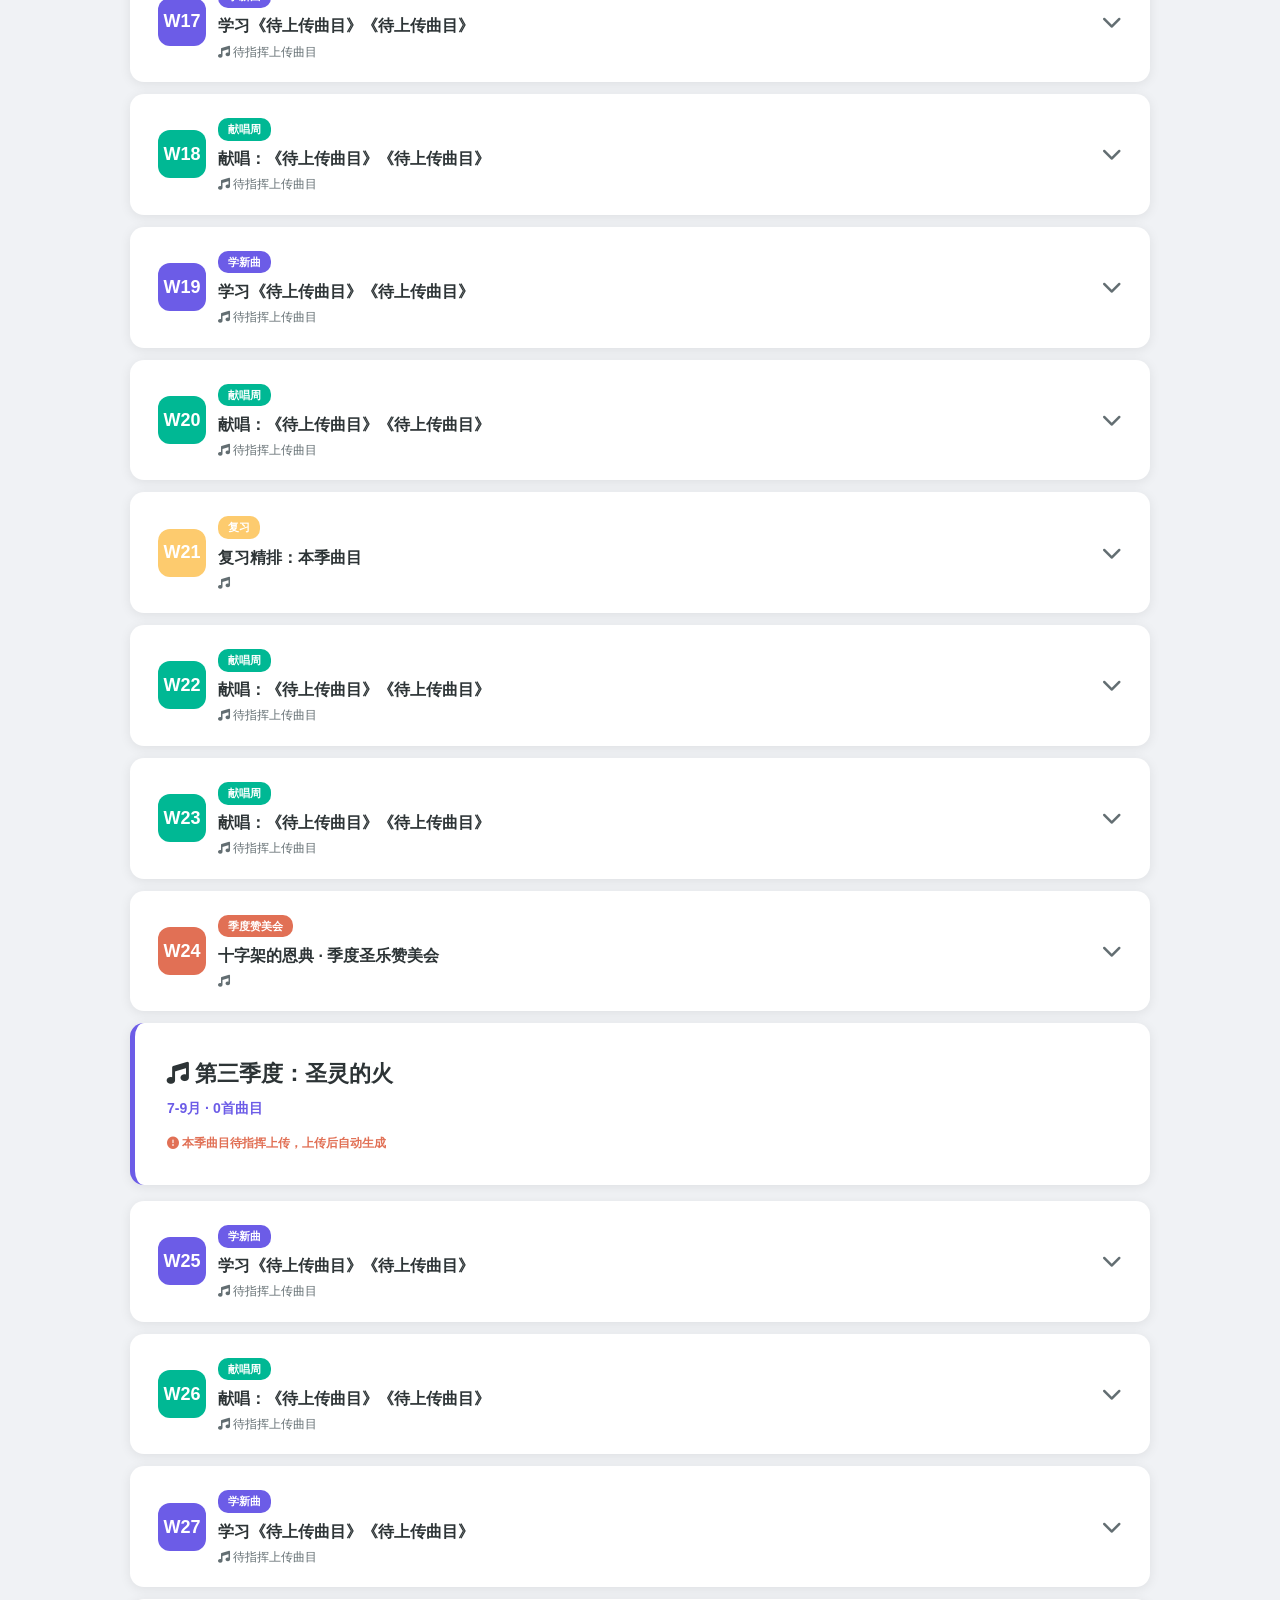
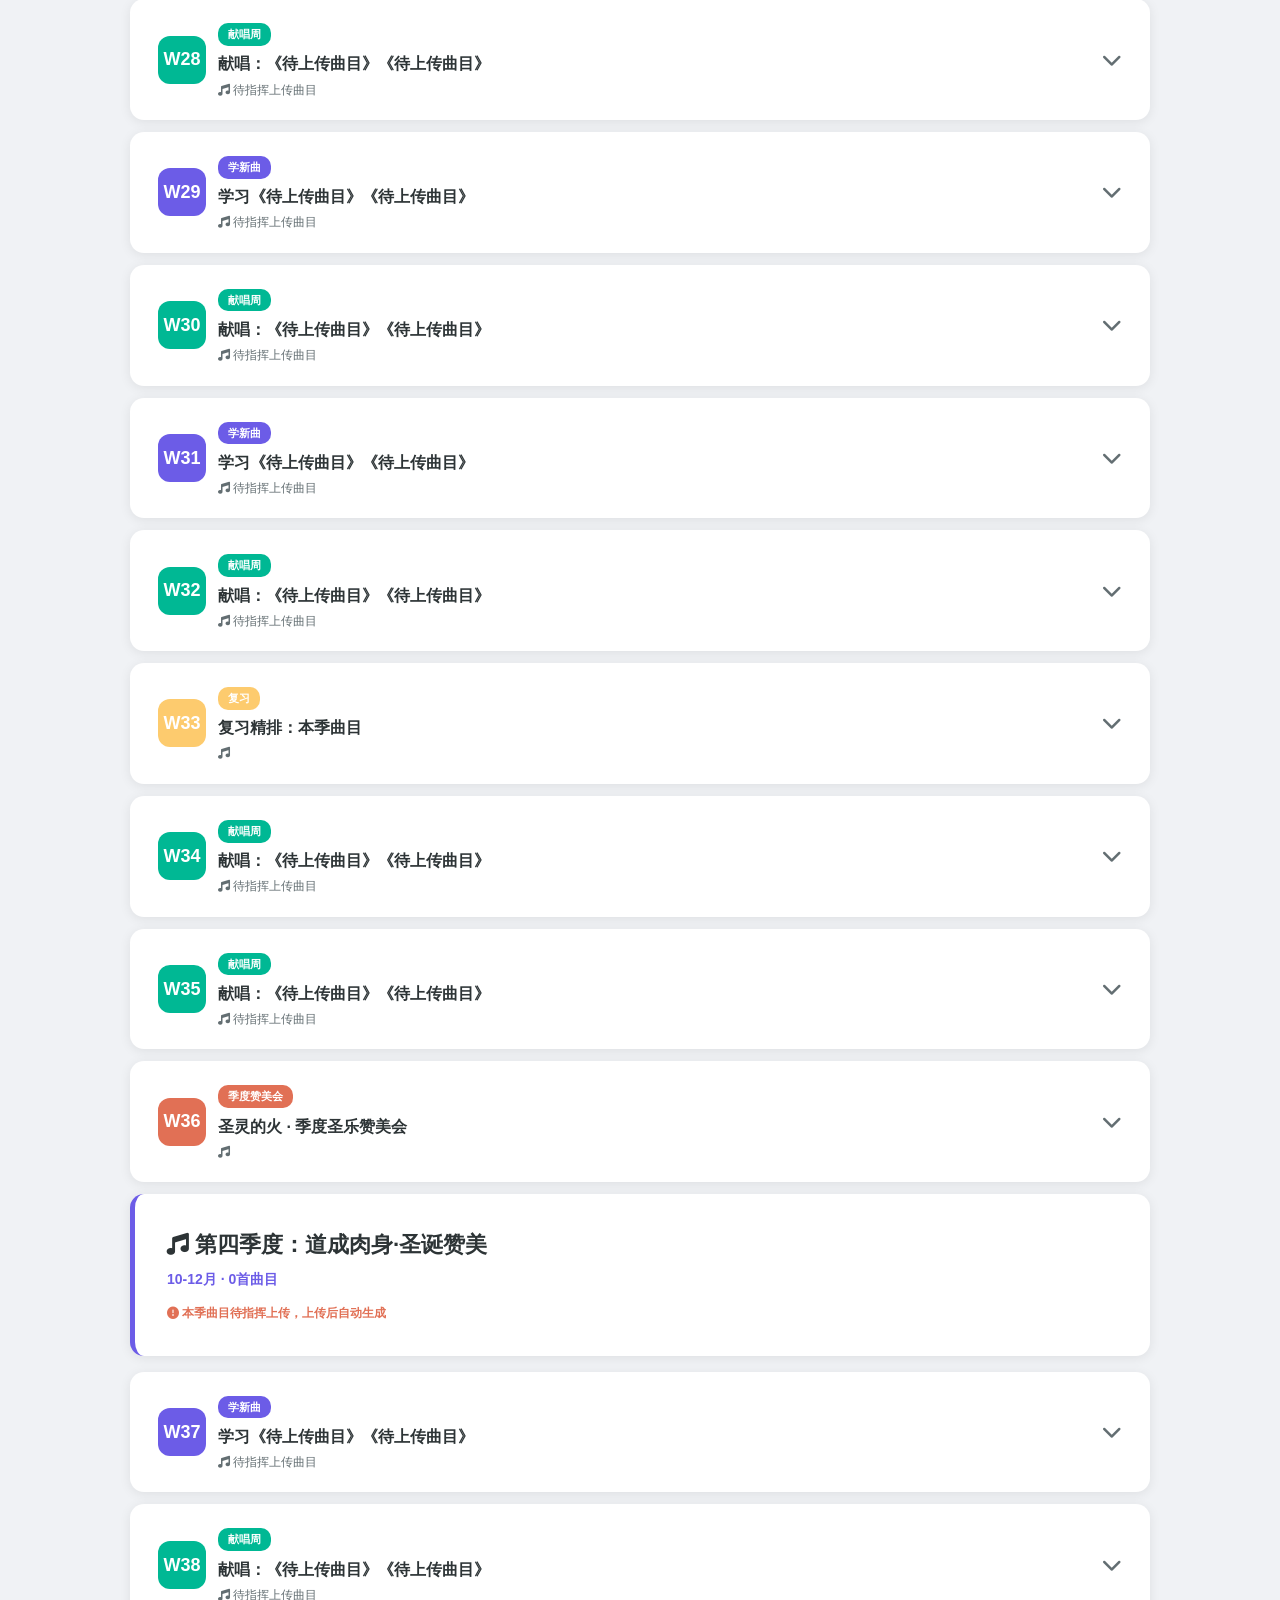
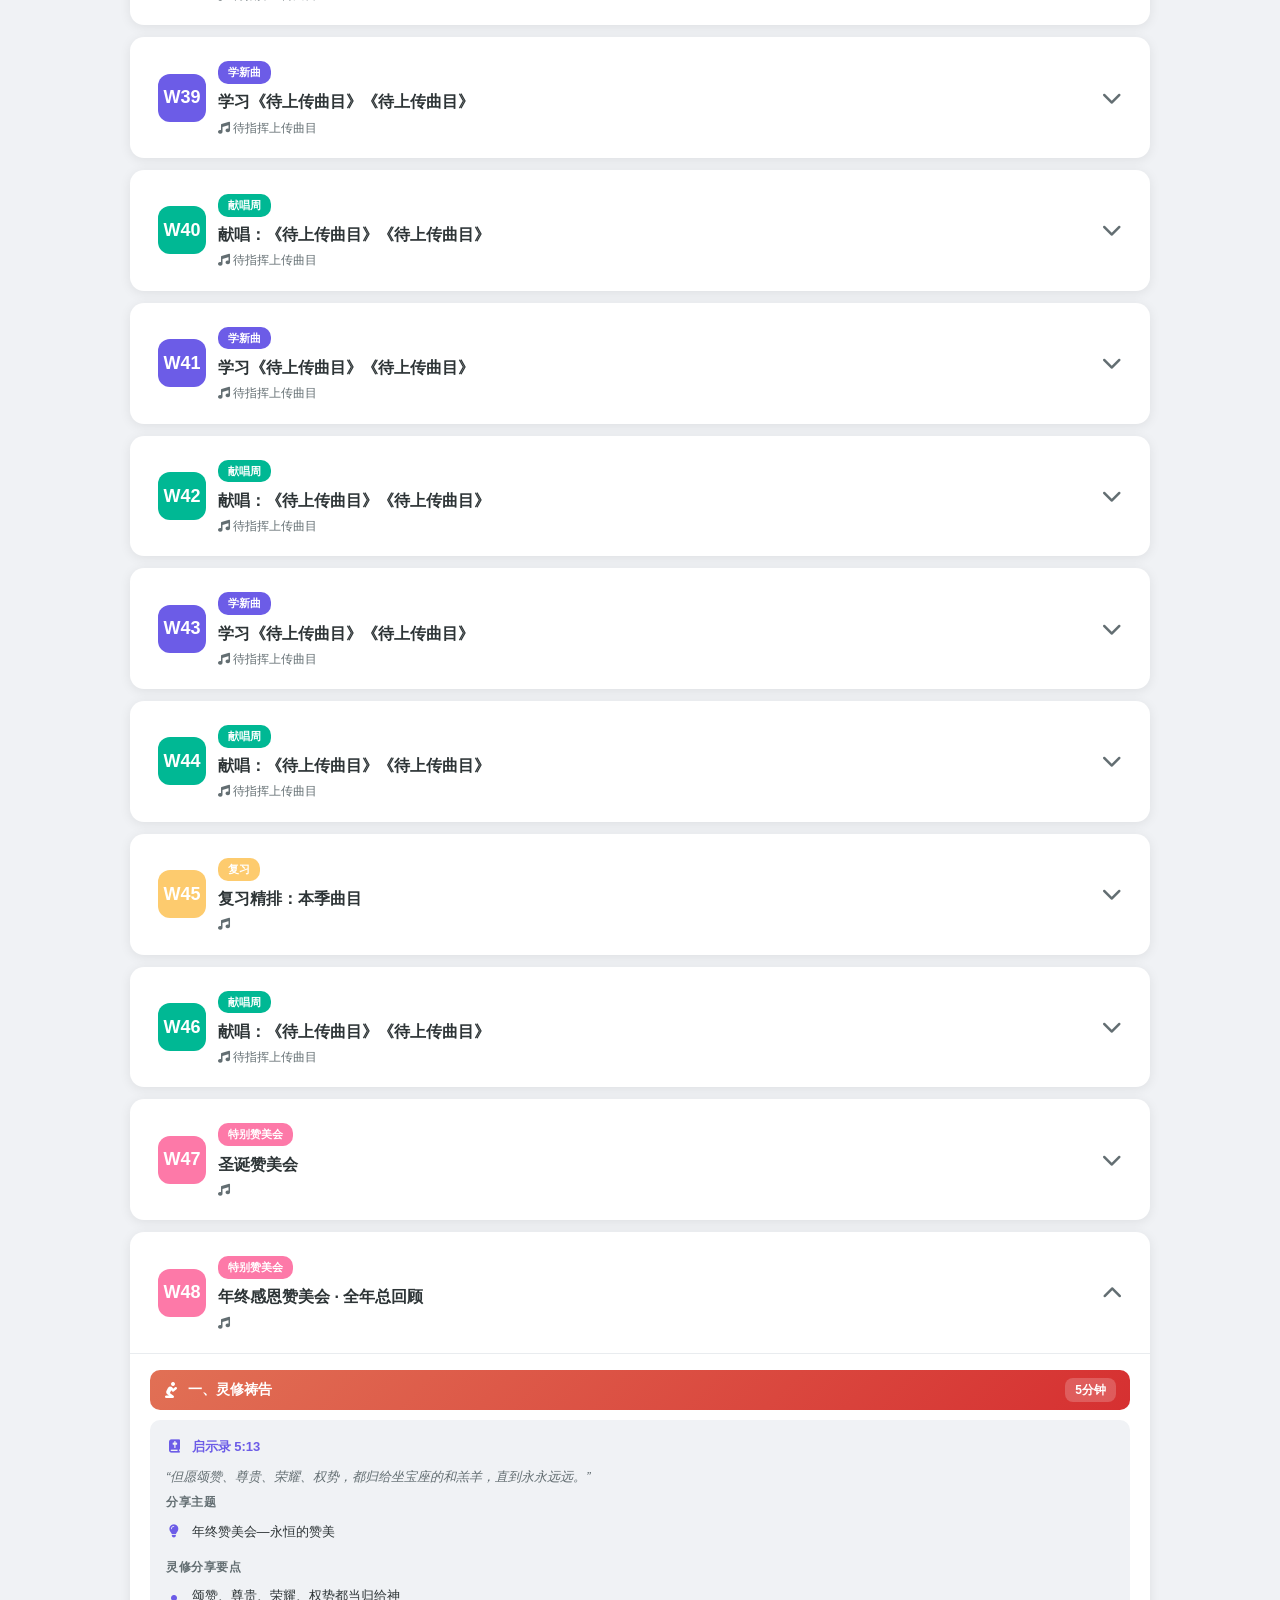
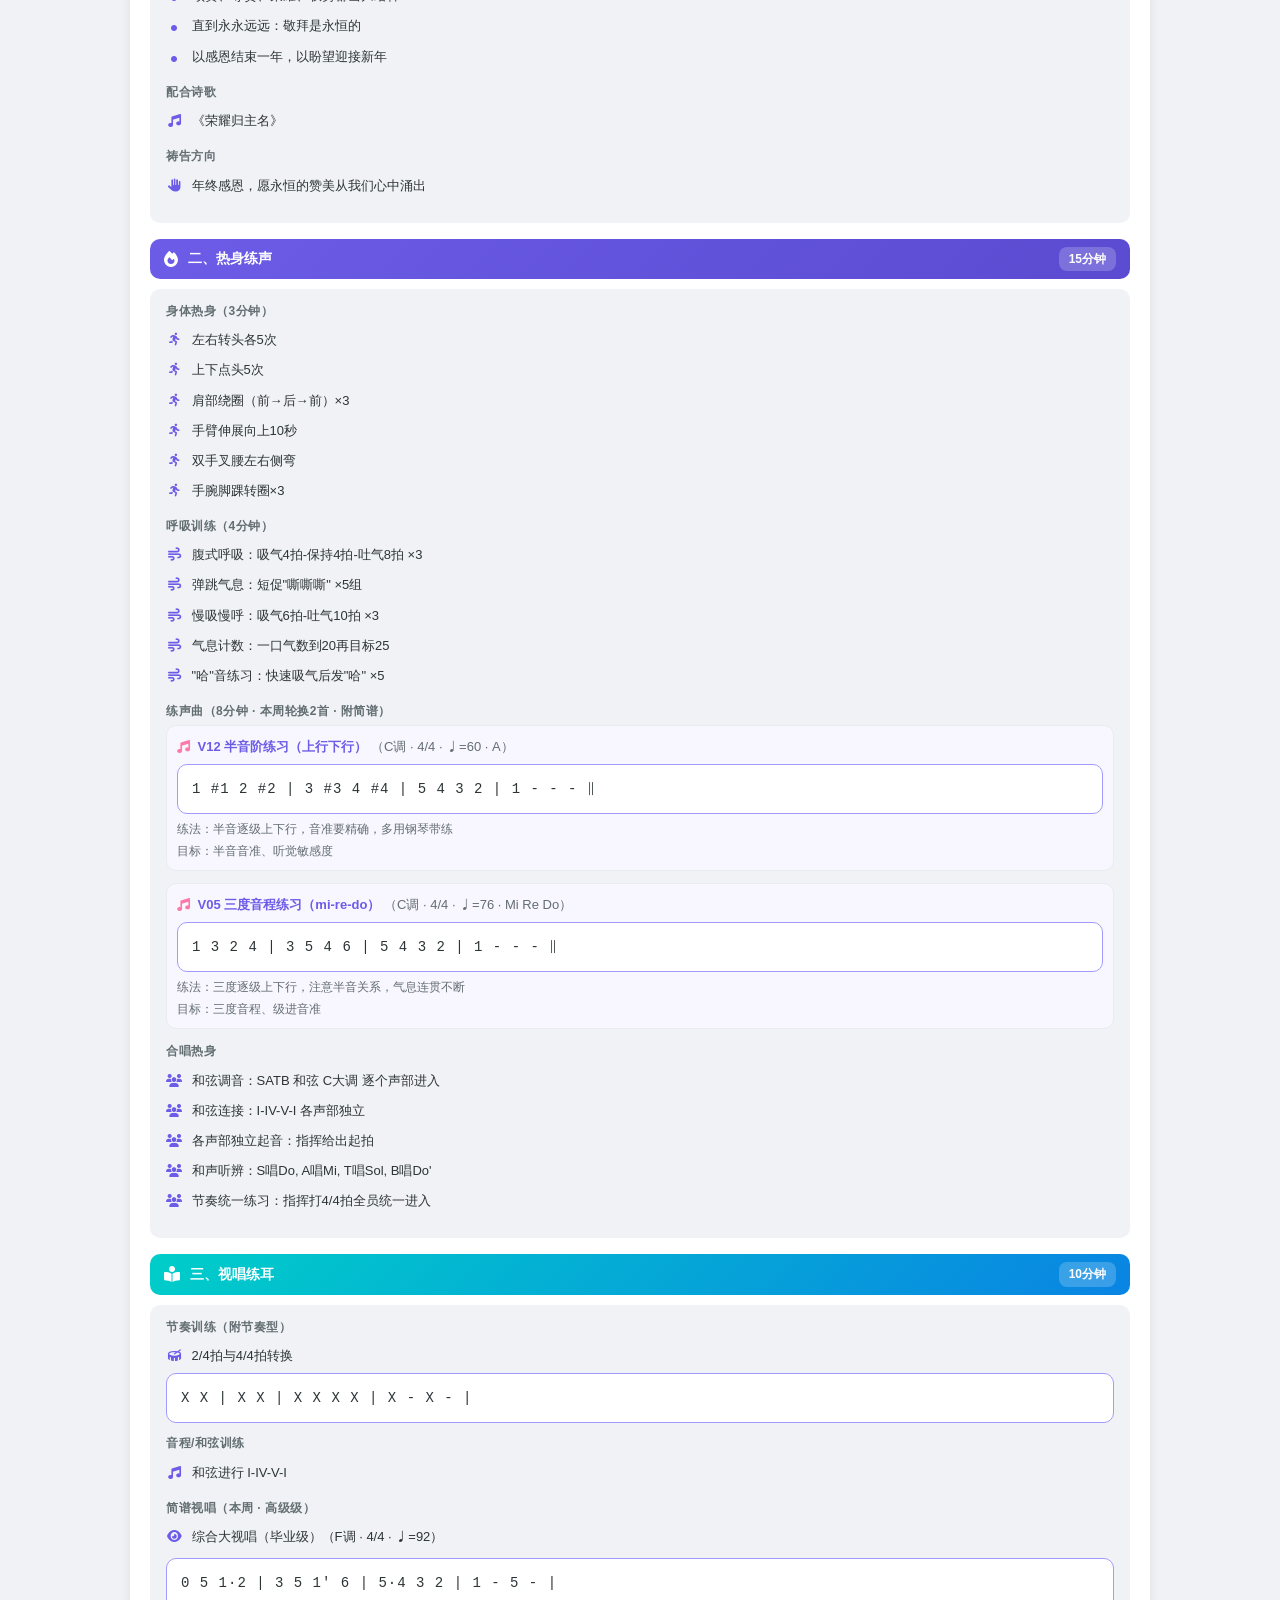
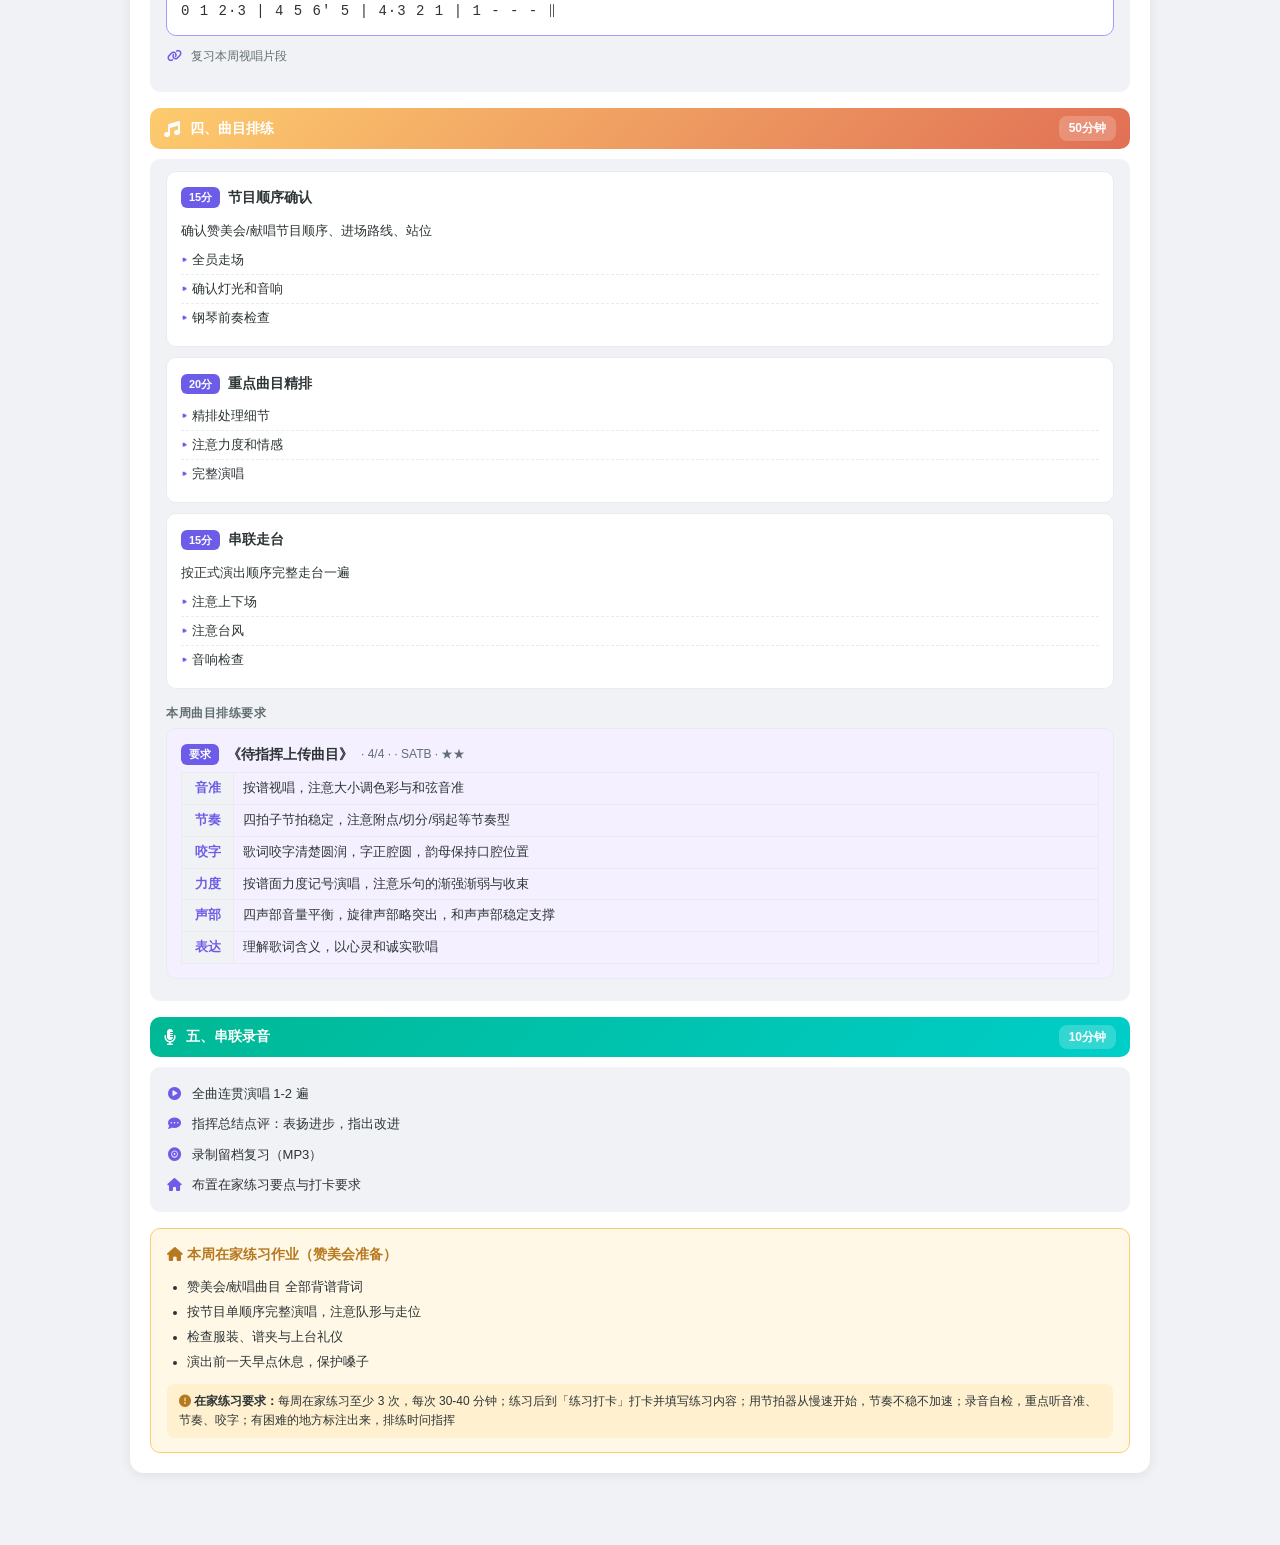
==== commit 06483e7e: "修复：布置作业/保存地点无法提交（函数名冲突自递归）" ====
--- a/plans.html
+++ b/plans.html
@@ -198,7 +198,7 @@
 
 <div class="container" id="main"></div>
 
-<script src="js/plans-data.js?v=20260817-4"></script>
+<script src="js/plans-data.js?v=20260817-5"></script>
 <script>
 (() => {
   'use strict';
